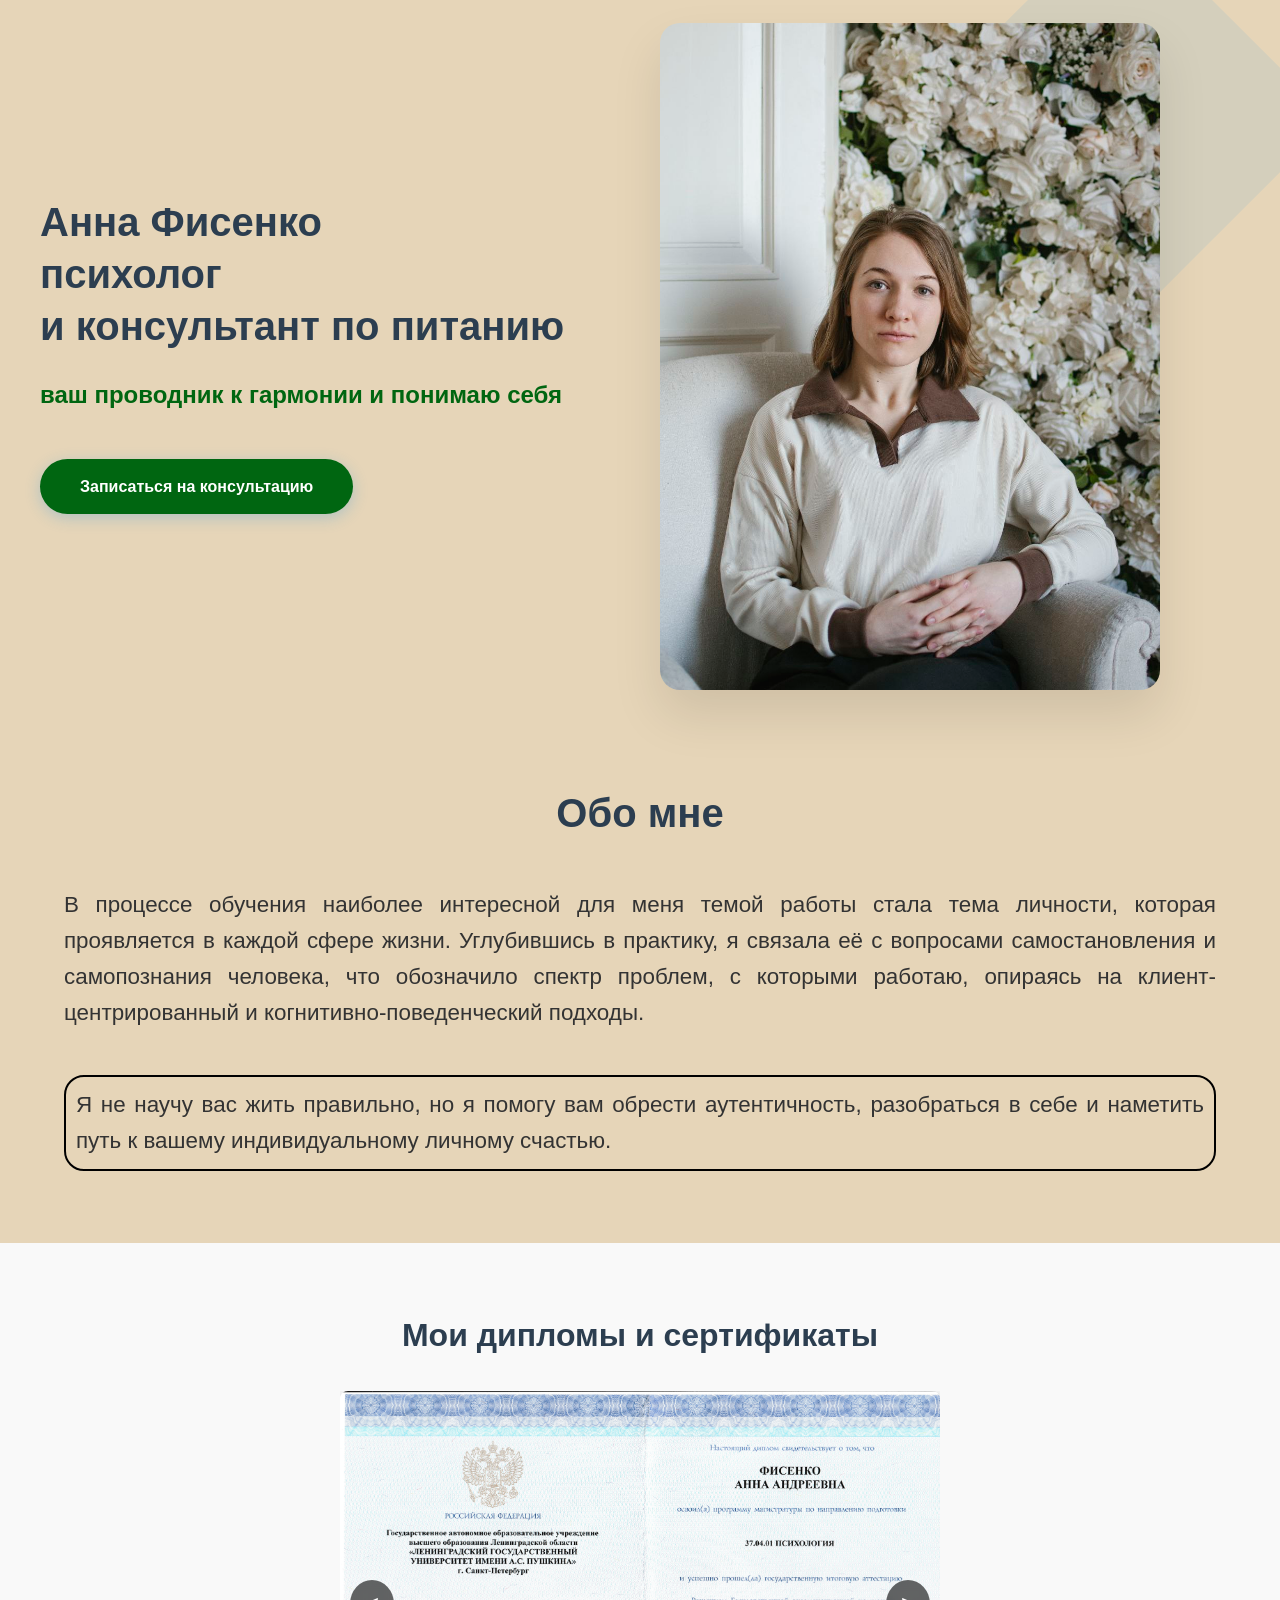
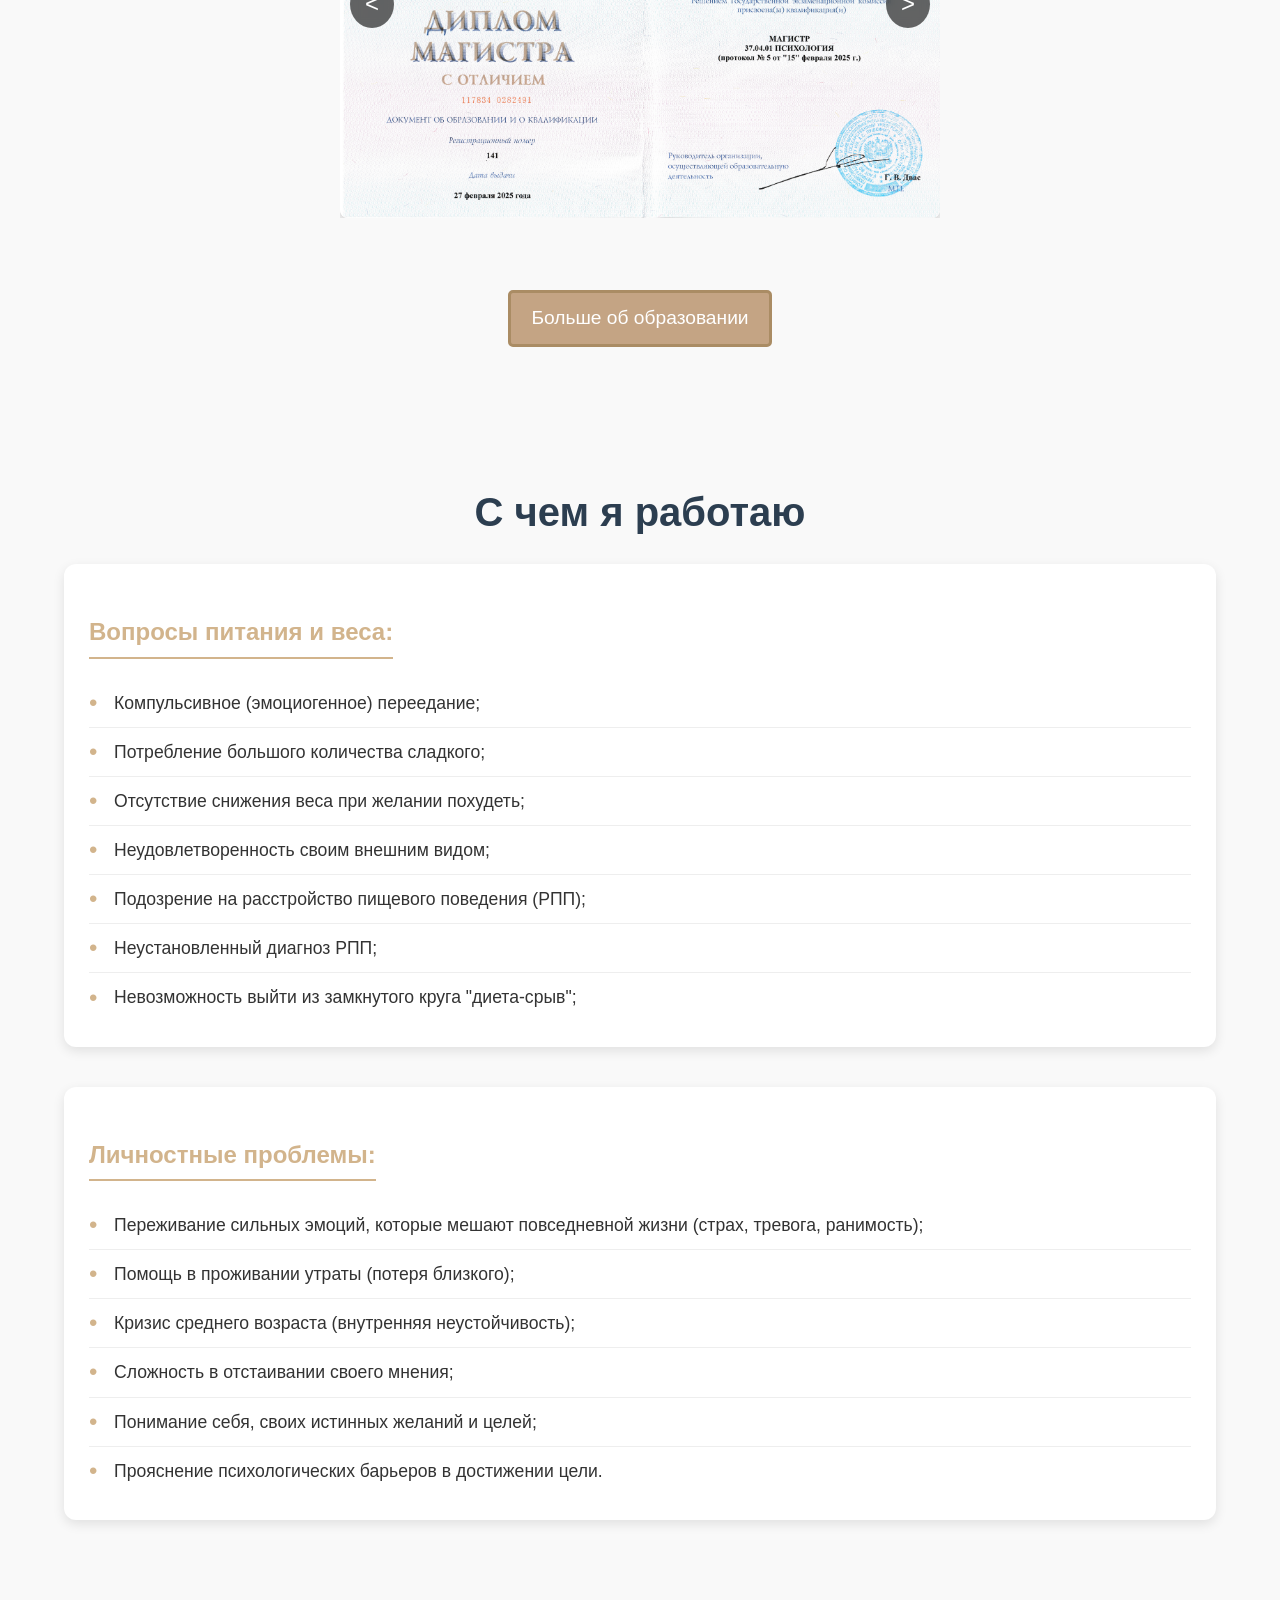
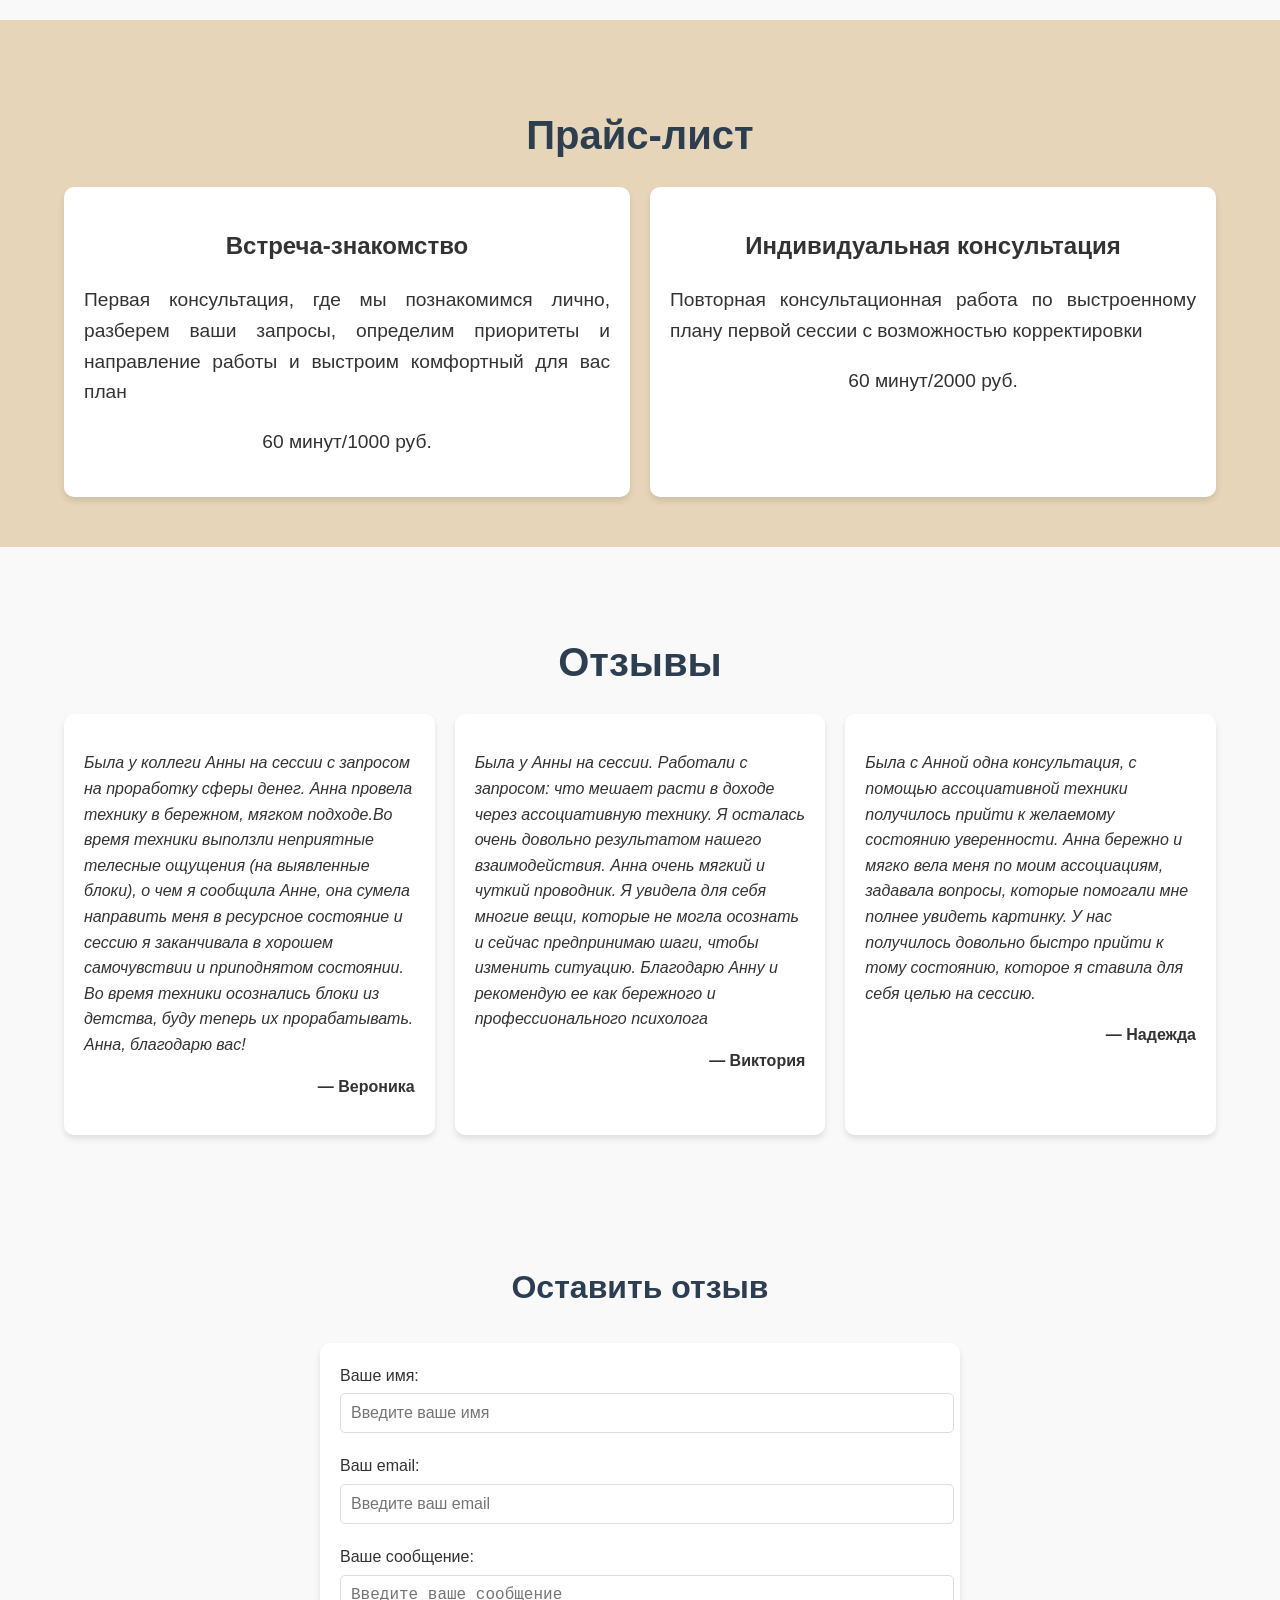
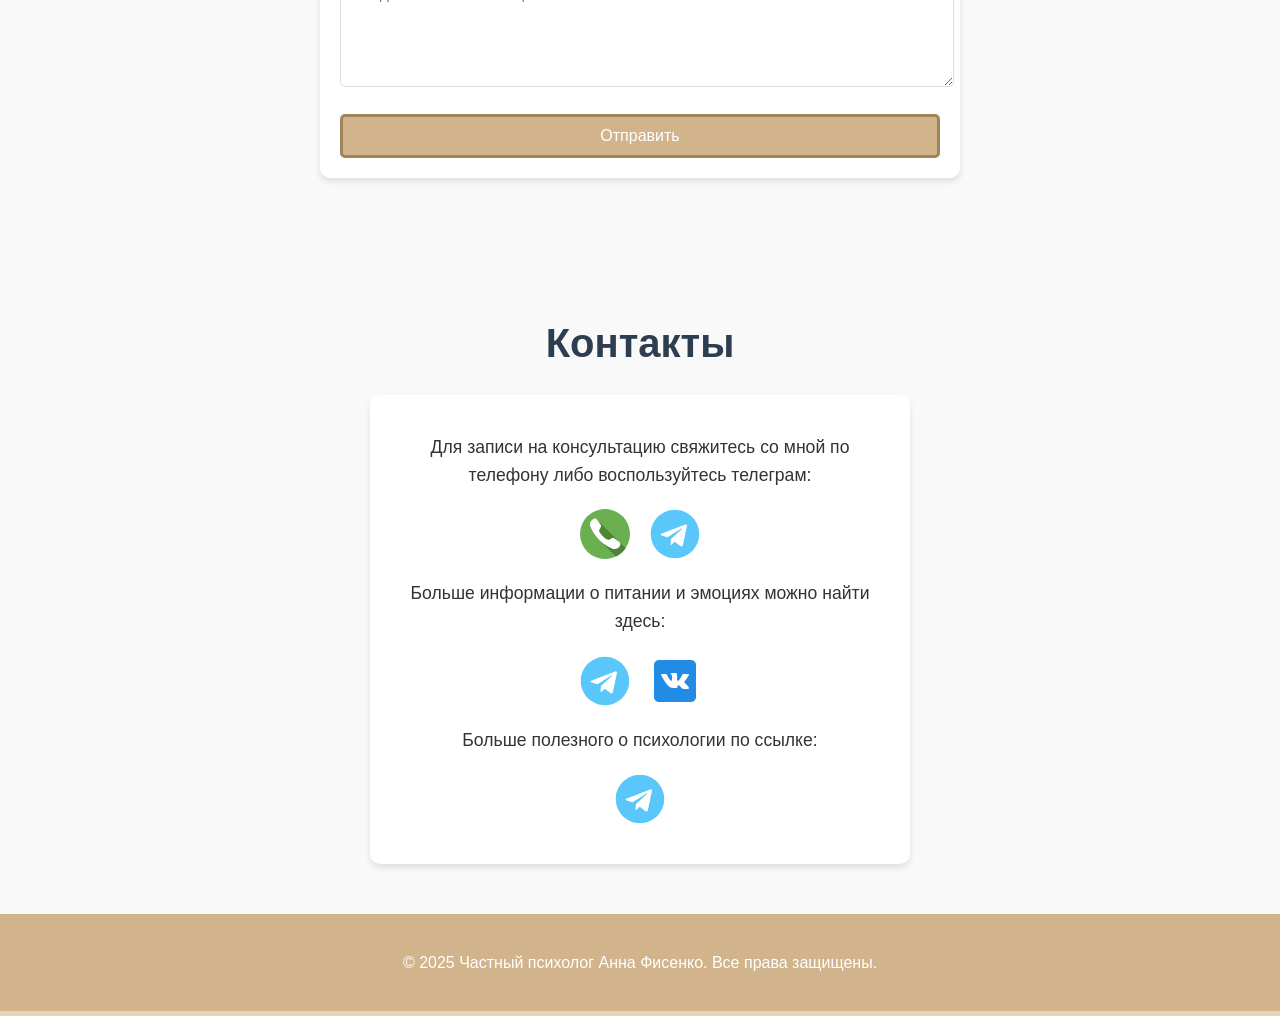
==== docs/index.html @ 94a53929 "add style" ====
<!DOCTYPE html>
<html lang="ru">
<head>
  <meta charset="UTF-8">
  <meta name="viewport" content="width=device-width, initial-scale=1.0">
  <title>Онлайн-консультации с психологом</title>
  <link rel="stylesheet" href="styles.css">
  <script src="script.js"></script>

</head>
<body>
  <section class="hero">
    <div class="hero-container">
      <!-- Текстовый блок -->
      <div class="hero-content">
        <h1 class="hero-title">Анна Фисенко
        <p>психолог</p>
        и консультант по питанию</h1>
        <h2 class = "hero-title_2"><span>ваш проводник к гармонии и понимаю себя</span></h2>
        <div class="hero-actions">
          <a href="https://www.b17.ru/anna_n/#consultation" class="btn-primary">Записаться на консультацию</a>
        </div>
      </div>

      <!-- Изображение -->
      <div class="hero-image">
        <img src="psy.jpg" alt="Психолог Анна Иванова" loading="lazy">
        <div class="hero-image-decor"></div> <!-- Декоративный элемент -->
      </div>
    </div>

    <!-- Индикатор прокрутки -->
    <div class="scroll-indicator">
      <span></span>
    </div>
  </section>
  <!--
	<header class="header">
		<div class="container">
			<div class="header-sub">
				<img src="psy.jpg" alt="Анна" class="about__image">
			</div>
			<div class="header-sub">
				<h1 class="header__title">Анна Фисенко</h1>
				<h2 class="header__subtitle">Психолог</h2>
           <h2 class="header__subtitle">и </h2>
				<h3 class="header__subtitle">консультант по питанию</h3>


        <div class = "header_add_info">
				<p class="header__subtitle">Ваш проводник к гармонии и </p>
				<p class="header__subtitle">пониманию себя</p>
			<a href="https://wa.me/79811658142" class="header__button">Записаться по телефону</a>
			<a href="https://t.me/Anna_FN_Psy" class="header__button">Записаться через телеграм</a>

      </div>

			</div>

		</div>

	</header>-->

  <section class="about fade-in">
    <div class="container">
      <h2 class="section-title">Обо мне</h2>
      <div class="about__content">
        <p class="about__text_2">
          В процессе обучения наиболее интересной для меня темой работы стала тема личности, которая проявляется в каждой сфере жизни. Углубившись в практику, я связала её с вопросами самостановления и самопознания человека, что обозначило спектр проблем, с которыми работаю, опираясь на клиент-центрированный и когнитивно-поведенческий подходы.
          </p>

      </div>
      <p class="about__text_2" style = "border: 2px solid black; padding: 10px; border-radius: 20px;">
        Я не научу вас жить правильно, но я помогу вам обрести аутентичность, разобраться в себе и наметить путь к вашему индивидуальному личному счастью.
      </p>
    </div>
  </section>
	<section class="diplomas-section">
    <div class="container">
        <h2 class="diplomas-title">Мои дипломы и сертификаты</h2>
        <div class="gallery-container">
            <button class="nav-gallery-button" id="prevButton">&lt;</button>
            <div class="gallery">
                <div class="gallery-track">
                    <img src="./diplomas/diploma1.jpeg" alt="Диплом 1" class="gallery-image">
                    <img src="./diplomas/diploma2.jpeg" alt="Диплом 2" class="gallery-image">
                    <img src="./diplomas/diploma3.jpeg" alt="Диплом 3" class="gallery-image">
                    <img src="./diplomas/diploma4.jpeg" alt="Диплом 4" class="gallery-image">
                    <img src="./diplomas/diploma5.jpeg" alt="Диплом 5" class="gallery-image">
                    <img src="./diplomas/diploma6.png" alt="Диплом 6" class="gallery-image">
                    <img src="./diplomas/diploma7.jpg" alt="Диплом 7" class="gallery-image">
                    <img src="./diplomas/diploma8.png" alt="Диплом 8" class="gallery-image">
                    <img src="./diplomas/diploma9.jpg" alt="Диплом 9" class="gallery-image">
                    <img src="./diplomas/diploma10.png" alt="Диплом 10" class="gallery-image">
                    <img src="./diplomas/diploma11.png" alt="Диплом 11" class="gallery-image">
                    <img src="./diplomas/diploma12.png" alt="Диплом 12" class="gallery-image">
                    <img src="./diplomas/diploma13.jpg" alt="Диплом 13" class="gallery-image">

                </div>
            </div>
            <button class="nav-gallery-button" id="nextButton">&gt;</button>
        </div>

        <div id="modal" class="modal">
            <span class="close">&times;</span>
            <div class="modal-navigation">
                <div class="modal-nav-area left" id="modalPrev"></div>
                <img class="modal-content" id="modalImage">
                <div class="modal-nav-area right" id="modalNext"></div>
            </div>
        </div>
        <div class = "education_button">
          <a href = "https://www.b17.ru/anna_n/#vuz" class = "header__button" > Больше об образовании</a>
        </div>
    </div>
</section>

<script>
  let currentIndex = 0;
  const images = document.querySelectorAll('.gallery-image');
  const modal = document.getElementById('modal');
  const modalImage = document.getElementById('modalImage');
  const modalPrev = document.getElementById('modalPrev');
  const modalNext = document.getElementById('modalNext');
  let touchStartX = 0;
  let isSwiping = false;

  function updateGallery() {
      images.forEach((img, index) => {
          img.classList.toggle('active', index === currentIndex);
      });
  }

  document.getElementById('prevButton').addEventListener('click', () => {
      if (currentIndex > 0) {
          currentIndex--;
          updateGallery();
      }
  });

  document.getElementById('nextButton').addEventListener('click', () => {
      if (currentIndex < images.length - 1) {
          currentIndex++;
          updateGallery();
      }
  });

  images.forEach((img, index) => {
      img.addEventListener('click', () => {
          currentIndex = index;
          openModal();
      });
  });

  function openModal() {
      if (modal.style.display !== 'block') {
          modalImage.src = images[currentIndex].src;
          modal.style.display = 'block';
          document.body.style.overflow = 'hidden';
      }
  }

  document.querySelector('.close').addEventListener('click', closeModal);
  modal.addEventListener('click', (e) => {
      if (e.target === modal) closeModal();
  });

  function closeModal() {
      modal.style.display = 'none';
      document.body.style.overflow = 'auto';
  }

  modalPrev.addEventListener('click', () => {
      if (currentIndex > 0) {
          currentIndex--;
          modalImage.src = images[currentIndex].src;
      }
  });

  modalNext.addEventListener('click', () => {
      if (currentIndex < images.length - 1) {
          currentIndex++;
          modalImage.src = images[currentIndex].src;
      }
  });

  // Свайпы в модальном режиме
  modal.addEventListener('touchstart', (e) => {
      touchStartX = e.touches[0].clientX;
      isSwiping = true;
  });

  modal.addEventListener('touchmove', (e) => {
      if (!isSwiping) return;
      e.preventDefault();
  });

  modal.addEventListener('touchend', (e) => {
      if (!isSwiping) return;
      isSwiping = false;
      handleSwipe(e.changedTouches[0].clientX, true);
  });

  // Свайпы в основной галерее (мобильная версия)
  document.querySelector('.gallery-container').addEventListener('touchstart', (e) => {
      touchStartX = e.touches[0].clientX;
      isSwiping = true;
  });

  document.querySelector('.gallery-container').addEventListener('touchmove', (e) => {
      if (!isSwiping) return;
      e.preventDefault();
  });

  document.querySelector('.gallery-container').addEventListener('touchend', (e) => {
      if (!isSwiping) return;
      isSwiping = false;
      handleSwipe(e.changedTouches[0].clientX, false);
  });

  function handleSwipe(endX, isModal) {
      const diff = touchStartX - endX;
      const swipeThreshold = 50;

      if (Math.abs(diff) > swipeThreshold) {
          if (diff > 0 && currentIndex < images.length - 1) currentIndex++;
          else if (diff < 0 && currentIndex > 0) currentIndex--;

          if (isModal) modalImage.src = images[currentIndex].src;
          else updateGallery();
      }
  }

  document.addEventListener("DOMContentLoaded", () => {
      modal.style.display = 'none'; // Гарантированное скрытие модального окна при загрузке страницы
      updateGallery();
  });

  // Обработчики клавиш для перелистывания на десктопе
  document.addEventListener('keydown', (e) => {
      // Стрелка влево
      if (e.key === 'ArrowLeft') {
          if (currentIndex > 0) {
              currentIndex--;
              modalImage.src = images[currentIndex].src;
          }
      }
      // Стрелка вправо
      else if (e.key === 'ArrowRight') {
          if (currentIndex < images.length - 1) {
              currentIndex++;
              modalImage.src = images[currentIndex].src;
          }
      }
      // Закрытие галереи на клавишу ESC
      else if (e.key === 'Escape') {
          closeModal();
      }
  });
  </script>






<!--
  <section class="services fade-in">
    <div class="container">
      <h2 class="section-title">Услуги</h2>
      <div class="services__grid">
        <div class="service">
          <h3 class="service__title">Встреча-знакомство</h3>
          <p class="service__description">60-минутная сессия, направленная на решение ваших запросов.</p>
        </div>
        <div class="service">
          <h3 class="service__title">Индивидуальная консультация</h3>
          <p class="service__description">Работа с парами и семьями для улучшения взаимоотношений.</p>
        </div>
        <div class="service">
          <h3 class="service__title">Работа с ассоциацией</h3>
          <p class="service__description">Помощь в постановке целей и их достижении.</p>
        </div>
      </div>
    </div>
  </section>
-->

  <section class="problems fade-in">
    <div class="container">
      <h2 class="section-title">С чем я работаю</h2>
      <div class="work">
        <div class="problems__category">
          <h3 class="problems__subtitle">Вопросы питания и веса:</h3>
          <ul class="problems__list">
            <li class="problems__item">Компульсивное (эмоциогенное) переедание;</li>
            <li class="problems__item">Потребление большого количества сладкого;</li>
            <li class="problems__item">Отсутствие снижения веса при желании похудеть;</li>
            <li class="problems__item">Неудовлетворенность своим внешним видом;</li>
            <li class="problems__item">Подозрение на расстройство пищевого поведения (РПП);</li>
            <li class="problems__item">Неустановленный диагноз РПП;</li>
            <li class="problems__item">Невозможность выйти из замкнутого круга "диета-срыв";</li>
          </ul>
        </div>

        <div class="problems__category">
          <h3 class="problems__subtitle">Личностные проблемы:</h3>
          <ul class="problems__list">
            <li class="problems__item">Переживание сильных эмоций, которые мешают повседневной жизни (страх, тревога, ранимость);</li>
            <li class="problems__item">Помощь в проживании утраты (потеря близкого);</li>
            <li class="problems__item">Кризис среднего возраста (внутренняя неустойчивость);</li>
            <li class="problems__item">Сложность в отстаивании своего мнения;</li>
            <li class="problems__item">Понимание себя, своих истинных желаний и целей;</li>
            <li class="problems__item">Прояснение психологических барьеров в достижении цели.</li>
          </ul>
        </div>
      </div>
    </div>
  </section>

  <section class="pricing fade-in">
    <div class="container">
      <h2 class="section-title">Прайс-лист</h2>
      <div class="pricing__table">
        <div class="pricing__item">
          <h2 class="pricing__title">Встреча-знакомство</h2>
          <p class = "pricing__price">Первая консультация, где мы познакомимся лично, разберем ваши запросы, определим приоритеты и направление работы и  выстроим комфортный для вас план</p>
          <p class="pricing__price_2">60 минут/1000 руб.</p>
        </div>
        <div class="pricing__item">
          <h2 class="pricing__title">Индивидуальная консультация</h2>
          <p class="pricing__price">Повторная консультационная работа по выстроенному плану первой сессии с возможностью корректировки</p>
          <p  class="pricing__price_2" >60 минут/2000 руб.</p>
        </div>

      </div>
    </div>
  </section>

  <section class="reviews fade-in">
    <div class="container">
      <h2 class="section-title">Отзывы</h2>
      <div class="reviews__grid">
        <div class="review">
          <p class="review__text">Была у коллеги Анны на сессии с запросом на проработку сферы денег.
            Анна провела технику в бережном, мягком подходе.Во время техники выползли неприятные телесные ощущения (на выявленные блоки), о чем я сообщила Анне, она сумела направить меня в ресурсное состояние и сессию я заканчивала в хорошем самочувствии и приподнятом состоянии. Во время техники осознались блоки из детства, буду теперь их прорабатывать.
            Анна, благодарю вас!</p>
          <p class="review__author">— Вероника</p>
        </div>
        <div class="review">
          <p class="review__text">Была у Анны на сессии. Работали с запросом: что мешает расти в доходе через ассоциативную технику. Я осталась очень довольно результатом нашего взаимодействия. Анна очень мягкий и чуткий проводник. Я увидела для себя многие вещи, которые не могла осознать и сейчас предпринимаю шаги, чтобы изменить ситуацию. Благодарю Анну и рекомендую ее как бережного и профессионального психолога</p>
          <p class="review__author">— Виктория</p>
        </div>
        <div class="review">
          <p class="review__text">Была с Анной одна консультация, с помощью ассоциативной техники получилось прийти к желаемому состоянию уверенности. Анна бережно и мягко вела меня по моим ассоциациям, задавала вопросы, которые помогали мне полнее увидеть картинку.
            У нас получилось довольно быстро прийти к тому состоянию, которое я ставила для себя целью на сессию.</p>
          <p class="review__author">— Надежда</p>
        </div>
      </div>
    </div>
  </section>

  <section class="contact-form-section">
    <div class="container">
        <h2 class="contact-form-title">Оставить отзыв</h2>
        <form id="feedbackForm" class="contact-form">
            <div class="form-group">
                <label for="name">Ваше имя:</label>
                <input type="text" id="name" name="name" required placeholder="Введите ваше имя">
            </div>
            <div class="form-group">
                <label for="email">Ваш email:</label>
                <input type="email" id="email" name="email" required placeholder="Введите ваш email">
            </div>
            <div class="form-group">
                <label for="message">Ваше сообщение:</label>
                <textarea id="message" name="message" rows="5" required placeholder="Введите ваше сообщение"></textarea>
            </div>
            <button type="submit" class="submit-button">Отправить</button>
        </form>
    </div>
	</section>

  <section id="contact" class="contact fade-in">
    <div class="container">
      <h2 class="section-title">Контакты</h2>
      <div class="contact__info">
        <p class="contact__text">Для записи на консультацию свяжитесь со мной по телефону либо воспользуйтесь телеграм:</p>

        <!-- Контейнер для иконок -->
        <div class="contact__icons">
          <a href="tel:+79811658142" class="contact__icon">
            <img src="phone.svg" alt="Телефон">
          </a>
          <a href="https://t.me/Anna_FN_Psy" class="contact__icon">
            <img src="Telegram.svg" alt="Telegram">
          </a>
        </div>

        <p class="contact__text">Больше информации о питании и эмоциях можно найти здесь:</p>
        <div class="contact__icons">
          <!--
          <a href="https://www.b17.ru/anna_n/" class="contact__icon">
            <img src="b17.png" alt="Телефон" style = "border-radius: 100px;">
          </a>
          -->
          <a href="https://t.me/NutrioEmotions_Psy4Life" class="contact__icon">
            <img src="Telegram.svg" alt="Telegram">
          </a>
          <a href="https://vk.com/annaf_harmony_4_u" class="contact__icon">
            <img src="vk.png" alt="Telegram">
          </a>
          </div>

          <p class="contact__text">Больше полезного о психологии по ссылке:</p>
          <div class="contact__icons">

          <a href="https://t.me/Anna_FN_Psy4Life" class="contact__icon">
            <img src="Telegram.svg" alt="Telegram">
          </a>

        </div>
      </div>
    </div>
  </section>

<!--
	<section class="documents-section">
		<div class="container">
			<h2 class="documents-title">Документы</h2>
			<div class="documents-links">
				<a href="path/to/consent.pdf" class="document-link" download>
					<span class="document-icon">📄</span>
					Согласие на обработку персональных данных
				</a>
				<a href="path/to/privacy.pdf" class="document-link" download>
					<span class="document-icon">📄</span>
					Условия конфиденциальности
				</a>
				<a href="path/to/contract.pdf" class="document-link" download>
					<span class="document-icon">📄</span>
					Договор на оказание платных услуг
				</a>
			</div>
		</div>
	</section>-->
  <footer class="footer">
    <div class="container">
      <p class="footer__text">© 2025 Частный психолог Анна Фисенко. Все права защищены.</p>
    </div>
  </footer>

  <script>
    document.querySelectorAll('.diploma-image').forEach(image => {
        image.addEventListener('click', () => {
            // Переключаем класс 'zoomed' при клике
            image.classList.toggle('zoomed');
        });
    });
</script>
<script>
    document.getElementById('feedbackForm').addEventListener('submit', function (event) {
        event.preventDefault(); // Предотвращаем стандартную отправку формы

        // Собираем данные из формы
        const formData = new FormData(this);

        // Пример вывода данных в консоль (замените на отправку на сервер)
        for (let [key, value] of formData.entries()) {
            console.log(`${key}: ${value}`);
        }

        // Выводим сообщение об успешной отправке
        alert('Ваше сообщение успешно отправлено!');
        this.reset(); // Очищаем форму
    });
</script>
</body>
</html>
---- docs/styles.css ----
/* Общие стили */
body {
  font-family: 'Arial', sans-serif;
  margin: 0;
  padding: 0;
  color: #333;
  line-height: 1.6;
  background-color:#E6D5B8;
}
.about__text_2 {
  font-size: 1.4rem; /* Размер текста */
  line-height: 1.6; /* Межстрочный интервал для удобства чтения */
  text-align: justify;
}
.container {
  width: 90%;
  max-width: 1200px;
  margin: 0 auto;
}

.section-title {
  text-align: center;
  font-size: 2.5rem;
  margin-bottom: 2rem;
  color: #2c3e50;
}

.work{
  font-size: 1.5rem;
}


/* Шапка */
.header {
  background: #D2B48C;
  color: #fff;
  padding: 100px 0;
  text-align: center;
}

.header__title {
  font-size: 3rem;
  margin: 0;
}

.header__subtitle {
  font-size: 1.5rem;
  margin: 10px 0 20px;
}

.header__button {
  background: #C4A484;
  color: #fff;
  padding: 10px 20px;
  text-decoration: none;
  border-radius: 5px;
  border: 3px solid;

  border-color: #AA8C64;
  font-size: 1.2rem;
  display: inline-block;
  margin-top: 50px;
}
.header__button:hover{
	background-color:#AA8C64;
}

/* Обо мне */
.about {
  padding: 50px 0;
}

.about__content {
  display: flex;
  align-items: center;
  gap: 20px;
}

.about__image {
  width: 200px;
  border-radius: 10px;

}

.about__text {
  font-size: 1.1rem;
}

/* Услуги */
.services {
  background: #f9f9f9;
  padding: 50px 0;
}

.services__grid {
  display: grid;
  grid-template-columns: repeat(auto-fit, minmax(300px, 1fr));
  gap: 20px;
}

.service {
  background: #fff;
  padding: 20px;
  border-radius: 10px;
  box-shadow: 0 4px 6px rgba(0, 0, 0, 0.1);
}

.service__title {
  font-size: 1.5rem;
  margin-bottom: 10px;
  text-align: center;
}

/* Прайс-лист */
.pricing {
  padding: 50px 0;
  text-align: center;
}

.pricing__table {
  display: grid;
  grid-template-columns: repeat(auto-fit, minmax(250px, 1fr));
  gap: 20px;
}

.pricing__item {
  background: #fff;
  padding: 20px;
  border-radius: 10px;
  box-shadow: 0 4px 6px rgba(0, 0, 0, 0.1);
}

.pricing__price {
  font-size: 1.2rem;
  text-align: justify;

}
.pricing__price_2 {
  font-size: 1.2rem;
  text-align: center;

}
/* Отзывы */
.reviews {
  background: #f9f9f9;
  padding: 50px 0;
}

.reviews__grid {
  display: grid;
  grid-template-columns: repeat(auto-fit, minmax(300px, 1fr));
  gap: 20px;
}

.review {
  background: #fff;
  padding: 20px;
  border-radius: 10px;
  box-shadow: 0 4px 6px rgba(0, 0, 0, 0.1);
}

.review__text {
  font-style: italic;
}

.review__author {
  text-align: right;
  font-weight: bold;
}

/* Контакты */
.contact {
  padding: 50px 0;
  text-align: center;
}

.contact__info {
  background: #fff;
  padding: 20px;
  border-radius: 10px;
  box-shadow: 0 4px 6px rgba(0, 0, 0, 0.1);
  max-width: 500px;
  margin: 0 auto;
}

.contact__phone, .contact__whatsapp {
  display: inline-block;
  color: #fff;
  padding: 10px 20px;
  text-decoration: none;
  border-radius: 5px;
  margin: 10px 0;
  font-size: 1.2rem;
    border: 3px, solid;
}
.contact__phone:hover{
	background:#24689b;
}

.contact__whatsapp {
  background: #25d366;
  border: 3px, solid;
  border-color:#1b9b4a;

}
.contact__whatsapp:hover{
	background: #1b9b4a;

}

.contact__text {
  font-size: 1.1rem;
  margin-bottom: 10px;

}

/* Футер */
.footer {
  background:  #D2B48C;
  color: #fff;
  text-align: center;
  padding: 20px 0;
}

/* Медиазапросы для мобильных устройств */
@media (max-width: 768px) {
  .header__title {
    font-size: 2rem; /* Уменьшаем размер заголовка */
  }

  .header__subtitle {
    font-size: 1.2rem; /* Уменьшаем размер подзаголовка */
  }

  .header__button {
    font-size: 1rem; /* Уменьшаем размер кнопки */
    padding: 8px 16px;
  }

  .about__content {
    flex-direction: column; /* Меняем направление flex на колонку */
    text-align: center;
  }


  .about__image {
    width: 100%; /* Делаем изображение адаптивным */
    max-width: 300px;
    margin-bottom: 20px;
  }

  .services__grid, .pricing__table, .reviews__grid, .achievements__grid {
    grid-template-columns: 1fr; /* Одна колонка для мобильных устройств */
  }

  .section-title {
    font-size: 2rem; /* Уменьшаем размер заголовков секций */
  }

  .service, .pricing__item, .review, .achievement {
    margin-bottom: 20px; /* Добавляем отступ между карточками */
  }


  .contact__info {
    padding: 15px; /* Уменьшаем отступы внутри блока контактов */
  }

  .contact__phone, .contact__whatsapp {
    font-size: 1rem; /* Уменьшаем размер кнопок */
    padding: 8px 16px;
  }
}

/* Шапка с фото слева */
.header .container {
    display: flex; /* Включаем flexbox для контейнера */
    align-items: center; /* Выравниваем элементы по вертикали */
    gap: 20px; /* Расстояние между фото и текстом */
}

.header-sub {
    flex: 1; /* Распределяем пространство между блоками */
}

.header-sub img {
  width: 60%;
  max-width: 520px;
  border-radius: 10px; /* Скругление углов */
  -webkit-mask-image:
  linear-gradient(to right, transparent 0%, white 10%, white 95%, transparent 100%),
  linear-gradient(to bottom, transparent 0%, white 10%, white 95%, transparent 100%);
mask-image:
  linear-gradient(to right, transparent 0%, white 10%, white 95%, transparent 100%),
  linear-gradient(to bottom, transparent 0%, white 10%, white 95%, transparent 100%);
-webkit-mask-composite: destination-in;
mask-composite: intersect;
}
/* Адаптация для мобильных устройств */
@media (max-width: 768px) {
    .header .container {
        flex-direction: column; /* Меняем направление на колонку */
        text-align: center; /* Выравниваем текст по центру */
    }

    .header-sub img {
        max-width: 300px; /* Уменьшаем фото для мобильных */
        margin-bottom: 20px; /* Добавляем отступ снизу */
        box-shadow: 20px 20px 20px 20px white inset;

    }
}
/* Секция с документами */
.documents-section {
    padding: 50px 0;
    background-color: #f9f9f9; /* Светлый фон */
}

.documents-title {
    text-align: center;
    font-size: 2rem;
    color: black;
    margin-bottom: 30px;
}

.documents-links {
    display: flex;
    flex-direction: column;
    align-items: center;
    gap: 15px;
}

.document-link {
    display: flex;
    align-items: center;
    gap: 10px;
    padding: 15px 20px;
    background-color: #fff;
    border: 3px solid #ddd;
    border-radius: 8px;
    text-decoration: none;
    color: black;
    font-size: 1.1rem;
    transition: all 0.3s ease;
    width: 100%;
    max-width: 400px;
}

.document-link:hover {
    background-color: #D2B48C;
    color: #fff;
    border-color: #A2845C;
    transform: translateY(-2px);
    box-shadow: 0 4px 6px rgba(0, 0, 0, 0.1);
}

.document-icon {
    font-size: 1.2rem;
}

/* Адаптация для мобильных устройств */
@media (max-width: 768px) {
    .documents-title {
        font-size: 1.8rem;
    }

    .document-link {
        font-size: 1rem;
        padding: 12px 15px;
    }
}

/* Секция с дипломами */
.diplomas-section {
    padding: 50px 0;
    background-color: #f9f9f9; /* Светлый фон */
}

.diplomas-title {
    text-align: center;
    font-size: 2rem;
    color: #2c3e50;
    margin-bottom: 30px;
}

.diplomas-grid {
    display: grid;
    grid-template-columns: repeat(auto-fit, minmax(250px, 1fr));
    gap: 20px;
    padding: 0 20px;
}

.diploma-item {
    background-color: #fff;
    border: 1px solid #ddd;
    border-radius: 10px;
    overflow: hidden;
    transition: transform 0.3s ease, box-shadow 0.3s ease;
}

.diploma-item:hover {
    transform: translateY(-5px);
    box-shadow: 0 8px 16px rgba(0, 0, 0, 0.1);
}

.diploma-image {
    width: 100%;
    height: auto;
    display: block;
    border-radius: 10px 10px 0 0;
    transition: transform 0.3s ease;
}

.diploma-item:hover .diploma-image {
    transform: scale(1.05);
}

/* Адаптация для мобильных устройств */
@media (max-width: 768px) {
    .diplomas-title {
        font-size: 1.8rem;
    }

    .diplomas-grid {
        grid-template-columns: repeat(auto-fit, minmax(200px, 1fr));
        gap: 15px;
    }
}
.zoomed {
    transform: scale(2) !important;
    cursor: zoom-out;
    z-index: 1000;
    position: relative;
}
/* Секция с формой */
.contact-form-section {
    padding: 50px 0;
    background-color: #f9f9f9;
}

.contact-form-title {
    text-align: center;
    font-size: 2rem;
    color: #2c3e50;
    margin-bottom: 30px;
}

.contact-form {
    max-width: 600px;
    margin: 0 auto;
    padding: 20px;
    background-color: #fff;
    border-radius: 10px;
    box-shadow: 0 4px 6px rgba(0, 0, 0, 0.1);
}

.form-group {
    margin-bottom: 20px;
}

.form-group label {
    display: block;
    font-size: 1rem;
    color: #333;
    margin-bottom: 5px;
}

.form-group input,
.form-group textarea {
    width: 100%;
    padding-top: 10px;
    padding-bottom: 10px;
    padding-left: 10px;
    font-size: 1rem;
    border: 1px solid #ddd;
    border-radius: 5px;
    transition: border-color 0.3s ease;
}

.form-group input:focus,
.form-group textarea:focus {
    border-color: #3498db;
    outline: none;
}

.submit-button {
    display: block;
    width: 100%;
    padding: 10px;
    font-size: 1rem;
    color: #fff;
    background-color: #D2B48C;
    border: 3px solid;
    border-radius: 5px;
	border-color: #A2845C;
    cursor: pointer;
    transition: background-color 0.3s ease;
}

.submit-button:hover {
    background-color: #A2845C;;
}

/* Адаптация для мобильных устройств */
@media (max-width: 768px) {
    .contact-form-title {
        font-size: 1.8rem;
    }

    .contact-form {
        padding: 15px;
    }
}


/* Общие стили для секции */
.problems {
  padding: 60px 0;
  background-color: #f9f9f9; /* Светлый фон */
}

.container {
  width: 90%;
  max-width: 1200px;
  margin: 0 auto;
}

.section-title {
  text-align: center;
  font-size: 2.5rem;
  color: #2c3e50;
  margin-bottom: 40px;
  font-weight: 700;
}

/* Стили для категорий */
.problems__category {
  margin-bottom: 40px;
  background-color: #fff;
  padding: 25px;
  border-radius: 12px;
  box-shadow: 0 4px 12px rgba(0, 0, 0, 0.1);
  transition: transform 0.3s ease, box-shadow 0.3s ease;
}

.problems__category:hover {
  transform: translateY(-5px);
  box-shadow: 0 8px 20px rgba(0, 0, 0, 0.15);
}

.problems__subtitle {
  font-size: 1.5rem;
  color: #D2B48C; /* Акцентный цвет */
  margin-bottom: 20px;
  font-weight: 600;
  border-bottom: 2px solid #D2B48C;
  display: inline-block;
  padding-bottom: 5px;
}

/* Стили для списка */
.problems__list {
  list-style: none;
  padding: 0;
  margin: 0;
}

.problems__item {
  font-size: 1.1rem;
  color: #333;
  padding: 10px 0;
  border-bottom: 1px solid #eee;
  position: relative;
  padding-left: 25px;
}

.problems__item:last-child {
  border-bottom: none;
}

.problems__item::before {
  content: "•";
  color: #D2B48C; /* Акцентный цвет */
  font-size: 1.5rem;
  position: absolute;
  left: 0;
  top: 50%;
  transform: translateY(-50%);
}

/* Анимация для fade-in */
@keyframes fadeIn {
  from {
    opacity: 0;
    transform: translateY(20px);
  }
  to {
    opacity: 1;
    transform: translateY(0);
  }
}

.fade-in {
  opacity: 0;
  animation: fadeIn 1s ease-in-out forwards;
}

/* Адаптация для мобильных устройств */
@media (max-width: 768px) {
  .section-title {
    font-size: 2rem;
  }

  .problems__subtitle {
    font-size: 1.3rem;
  }

  .problems__item {
    font-size: 1rem;
  }
}

/* Стили для секции контактов */
.contact {
  padding: 50px 0;
  background-color: #f9f9f9;
}

.container {
  width: 90%;
  max-width: 1200px;
  margin: 0 auto;
}

.section-title {
  text-align: center;
  font-size: 2.5rem;
  color: #2c3e50;
  margin-bottom: 20px;
}

.contact__info {
  text-align: center;
}

.contact__text {
  font-size: 1.1rem;
  color: #333;
  margin-bottom: 20px;
}

/* Контейнер для иконок */
.contact__icons {
  display: flex;
  justify-content: center;
  gap: 20px; /* Расстояние между иконками */
  margin-bottom: 20px;
}

/* Стили для иконок */
.contact__icon {
  display: inline-block;
  width: 50px; /* Размер иконок */
  height: 50px;
  transition: transform 0.3s ease;
}

.contact__icon img {
  width: 100%;
  height: 100%;
  object-fit: contain; /* Сохраняет пропорции иконок */
}

.contact__icon:hover {
  transform: scale(1.1); /* Увеличение при наведении */
}

/* Стили для кнопки WhatsApp */
.contact__whatsapp {
  display: inline-block;
  background-color: #25d366;
  color: #fff;
  padding: 10px 20px;
  border-radius: 5px;
  text-decoration: none;
  font-size: 1.1rem;
  transition: background-color 0.3s ease;
}

.contact__whatsapp:hover {
  background-color: #128c7e;
}

.diplomas-section {
  padding: 40px 0;
}

.gallery-container {
  position: relative;
  max-width: 600px;
  margin: 0 auto;
  overflow: hidden;
}

.gallery {
  display: flex;
  justify-content: center;
}

.gallery-track {
  display: flex;
  transition: transform 0.5s ease;
}

.gallery-image {
  display: none;
  max-width: 100%;
  max-height: 500px;
  object-fit: contain;
  border-radius: 8px;
  box-shadow: 0 4px 15px rgba(0,0,0,0.2);
  cursor: pointer;
}

.gallery-image.active {
  display: block;
}

.nav-gallery-button {
  position: absolute;
  top: 50%;
  transform: translateY(-50%);
  background: rgba(0,0,0,0.6);
  color: white;
  border: none;
  padding: 10px 15px;
  cursor: pointer;
  font-size: 24px;
  border-radius: 50%;
  backdrop-filter: blur(4px);
}

#prevButton { left: 10px; }
#nextButton { right: 10px; }

@media (max-width: 767px) {
  .nav-gallery-button { display: none; }
}

.modal {
  display: none;
  position: fixed;
  z-index: 1000;
  left: 0;
  top: 0;
  width: 100%;
  height: 100%;
  background: rgba(0,0,0,0.95);
  display: flex;
  align-items: center;
  justify-content: center;
}

.modal-content {
  max-width: 90vw;
  max-height: 90vh;
  object-fit: contain;
}

.close {
  position: absolute;
  top: 20px;
  right: 35px;
  color: white;
  font-size: 40px;
  cursor: pointer;
  z-index: 2;
}

.modal-navigation {
  position: relative;
  display: flex;
  align-items: center;
  justify-content: center;
  width: 100%;
}

.modal-nav-area {
  position: absolute;
  top: 0;
  bottom: 0;
  width: 50%;
  cursor: pointer;
}

.modal-nav-area.left { left: 0; }
.modal-nav-area.right { right: 0; }

.header__title,
.header__subtitle,
.header__text {
    margin: 1px 0; /* Регулируйте это значение */
}

/* Для строк с переносами */
.header__subtitles {
    display: flex;
    align-items: center;
    gap: 3px; /* Расстояние между словами в строке */
    flex-wrap: wrap;
}

/* Единый стиль для подзаголовков */
.header__subtitle {
    line-height: 1.4; /* Регулируйте высоту строки */
    margin: 0;
}

/* Для кнопки */
.header__button {
    display: block;
    margin-top: 15px;
}
.header_add_info{
  margin-top: 15px;
}
.education_button{
  margin-top: 5%;
  display:flex;
  justify-content: center;
};

.TG_channels{
  color: black;
  font-size: 20px;
};

.hero {
  position: relative;
  background: linear-gradient(135deg, #f5f7fa 0%, #e4e8eb 100%);
  padding: 200px 0;
  overflow: hidden;
}

.hero-container {
  display: flex;
  align-items: center;
  max-width: 1200px;
  margin: 0 auto;
  padding: 0 20px;
  gap: 40px;
}

.hero-content {
  flex: 1;
  animation: fadeInUp 0.8s ease-out;
}

.hero-title {
  font-size: 2.5rem;
  line-height: 0.3;
  color: #2c3e50;
  margin-bottom: 20px;
  font-weight: 600;
}
.hero-title_2 {
  font-size: 1.5rem;
  line-height: 1.3;
  color: #2c3e50;
  margin-bottom: 20px;
  margin-top: 8%;
  font-weight: 600;
}

.hero-title_2 span {
  color: #006611;
}

.hero-subtitle {
  font-size: 1.3rem;
  color: #7f8c8d;
  margin-bottom: 30px;
  max-width: 500px;
}

.hero-actions {
  display: flex;
  gap: 15px;
}

.btn-primary {
  background: #006611;
  color: white;
  padding: 15px 40px;
  border-radius: 50px;
  text-decoration: none;
  margin-top: 5%;
  font-weight: 600;
  transition: all 0.3s;
  box-shadow: 0 4px 15px rgba(52, 152, 219, 0.3);
}

.btn-primary:hover {
  transform: translateY(-3px);
  box-shadow: 0 8px 25px rgba(52, 152, 219, 0.4);
}

.hero-image {
  position: relative;
  flex: 1;
}

.hero-image img {
  width: 100%;
  max-width: 500px;
  border-radius: 20px;
  margin-top: 4%;
  box-shadow: 0 25px 50px rgba(0, 0, 0, 0.1);
  animation: fadeInRight 0.8s ease-out;
}

.hero-image-decor {
  position: absolute;
  width: 300px;
  height: 300px;
  background: rgba(52, 152, 219, 0.1);
  border-radius: 30px;
  z-index: -1;
  top: -30px;
  right: -30px;
  transform: rotate(45deg);
}

/* Анимации */
@keyframes fadeInUp {
  from { opacity: 0; transform: translateY(30px); }
  to { opacity: 1; transform: translateY(0); }
}

@keyframes fadeInRight {
  from { opacity: 0; transform: translateX(30px); }
  to { opacity: 1; transform: translateX(0); }
}

/* Индикатор прокрутки */
.scroll-indicator {
  position: absolute;
  bottom: 30px;
  left: 50%;
  transform: translateX(-50%);
}



@keyframes scrollAnimation {
  0% { opacity: 0; transform: rotate(45deg) translateY(-20px); }
  50% { opacity: 1; }
  100% { opacity: 0; transform: rotate(45deg) translateY(20px); }
}
@media (max-width: 768px) {
  .hero-container {
    flex-direction: column;
    text-align: center;
  }

  .hero-actions {
    justify-content: center;
  }

  .hero-image {
    margin-top: 40px;
  }

  .hero-title {
    font-size: 2rem;
    line-height: 1;
    margin-top: 10%;
  }
}
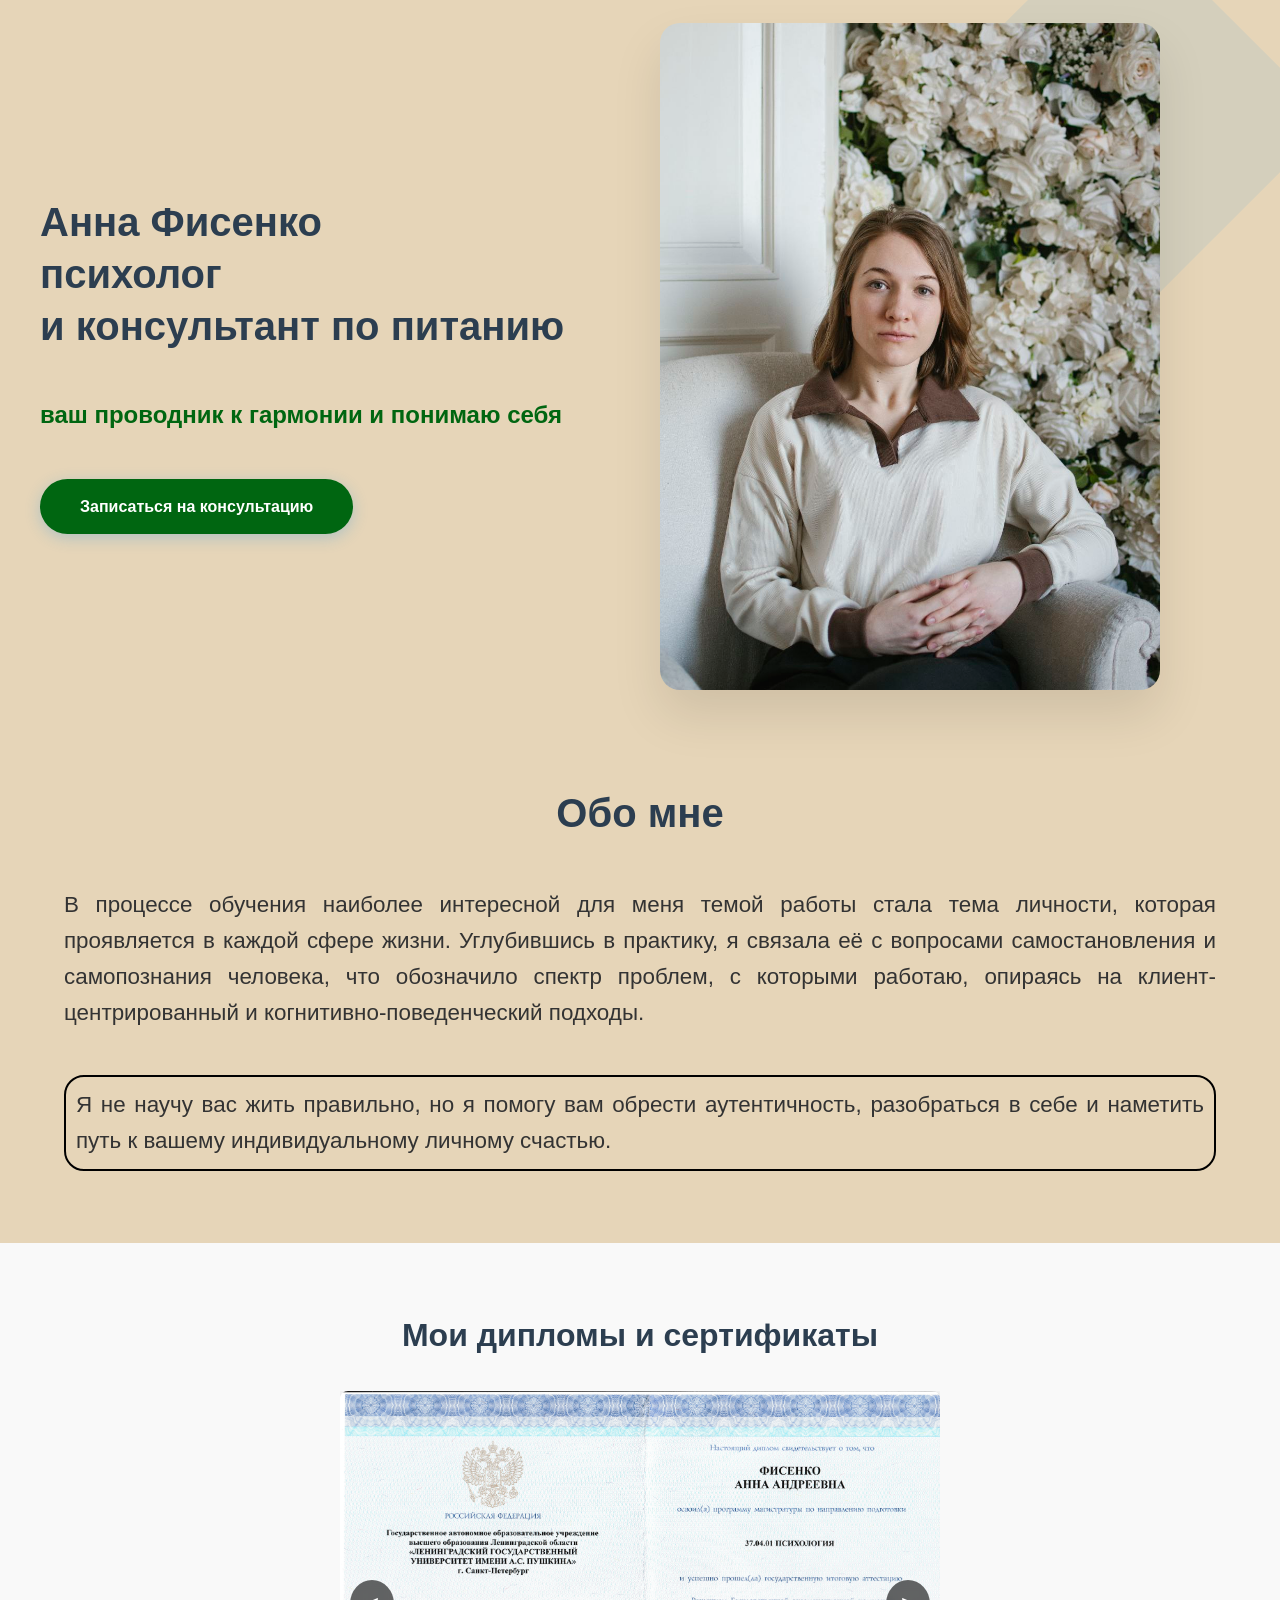
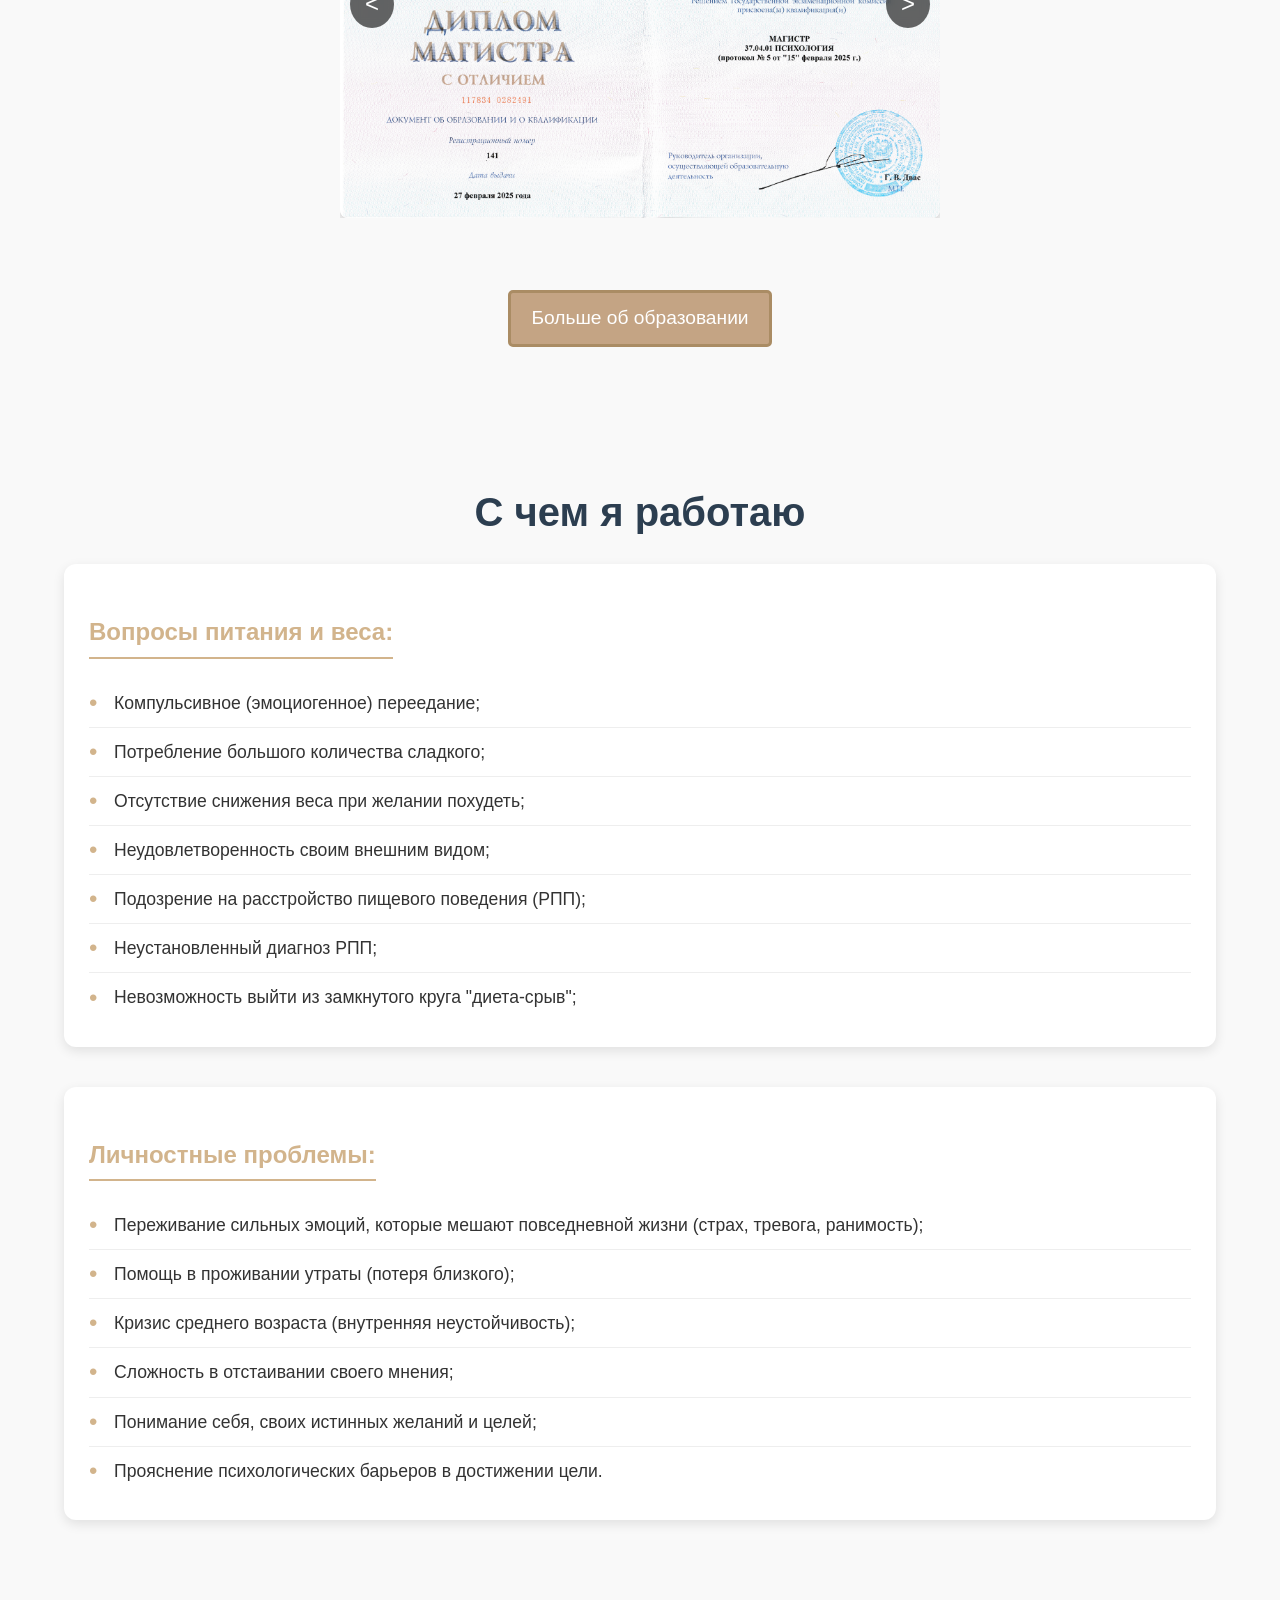
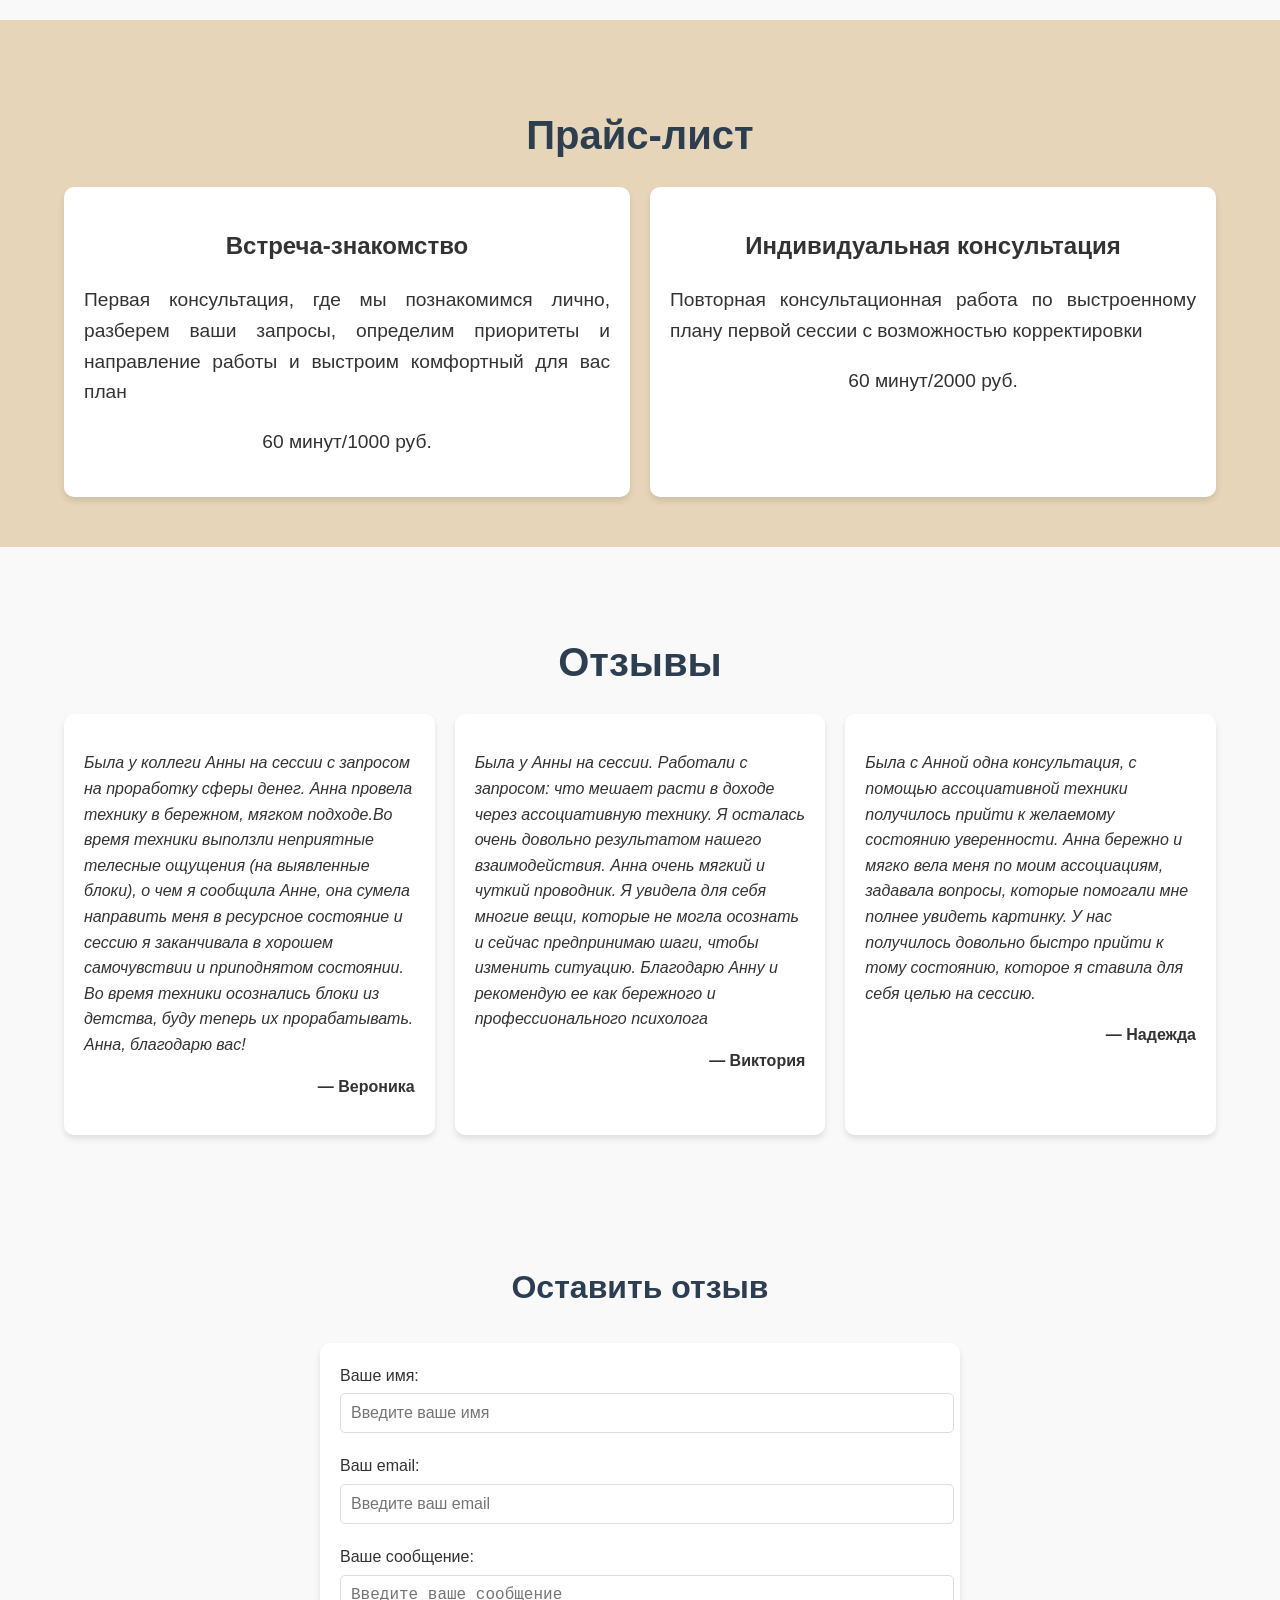
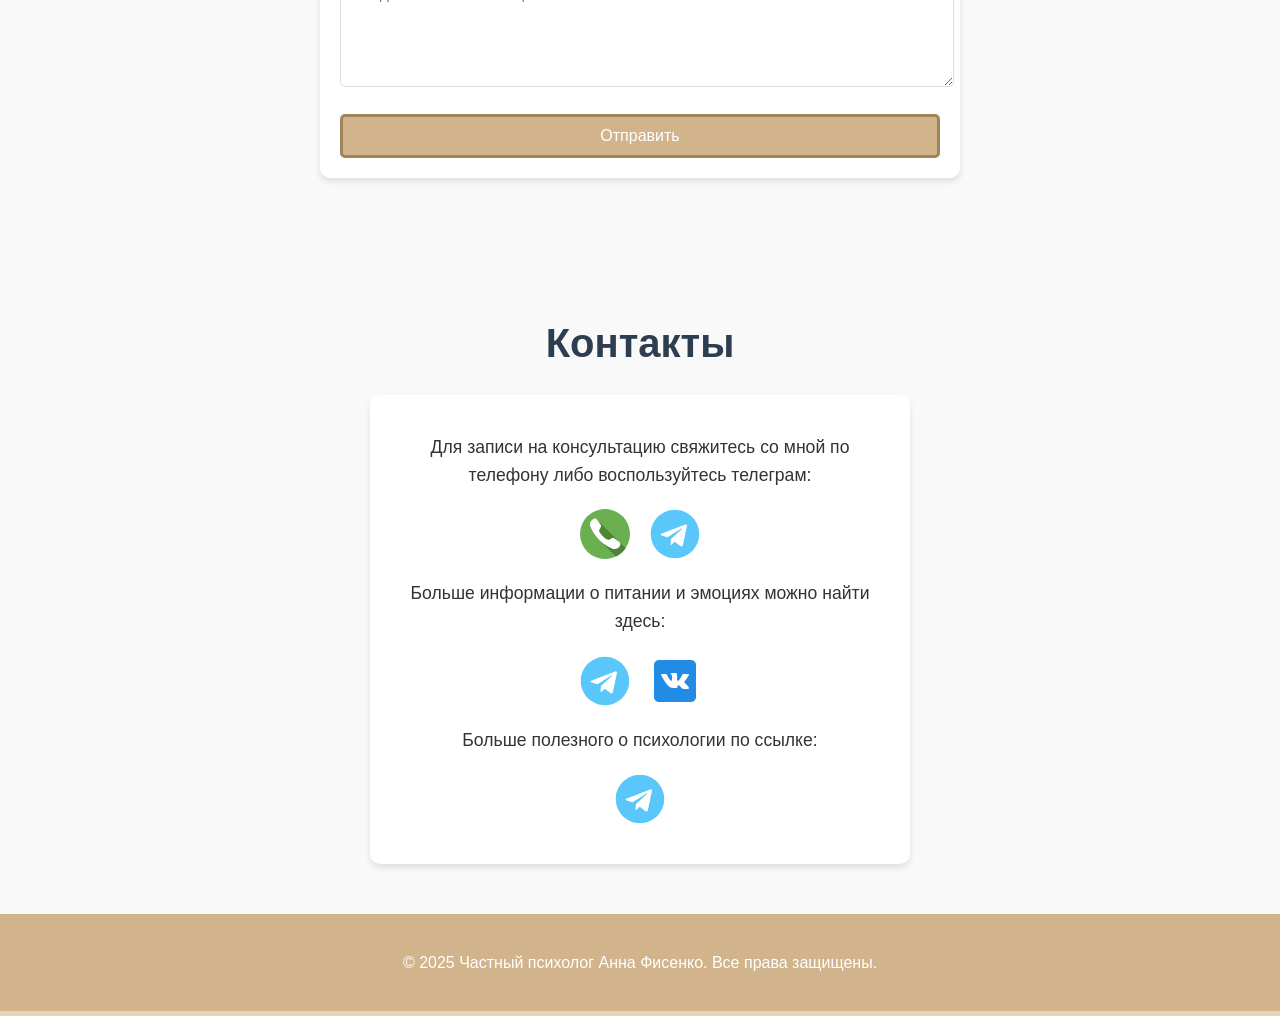
==== commit 4d25e113: "add style" ====
--- a/docs/index.html
+++ b/docs/index.html
@@ -13,9 +13,10 @@
     <div class="hero-container">
       <!-- Текстовый блок -->
       <div class="hero-content">
+
         <h1 class="hero-title">Анна Фисенко
-        <p>психолог</p>
-        и консультант по питанию</h1>
+        <br>психолог<br> и консультант по питанию</h1>
+
         <h2 class = "hero-title_2"><span>ваш проводник к гармонии и понимаю себя</span></h2>
         <div class="hero-actions">
           <a href="https://www.b17.ru/anna_n/#consultation" class="btn-primary">Записаться на консультацию</a>
--- a/docs/styles.css
+++ b/docs/styles.css
@@ -858,9 +858,8 @@
 
 .hero-title {
   font-size: 2.5rem;
-  line-height: 0.3;
+  line-height: 1.3;
   color: #2c3e50;
-  margin-bottom: 20px;
   font-weight: 600;
 }
 .hero-title_2 {
@@ -973,7 +972,9 @@
 
   .hero-title {
     font-size: 2rem;
-    line-height: 1;
+    line-height: 1.3;
     margin-top: 10%;
+    justify-content: left;
+
   }
 }
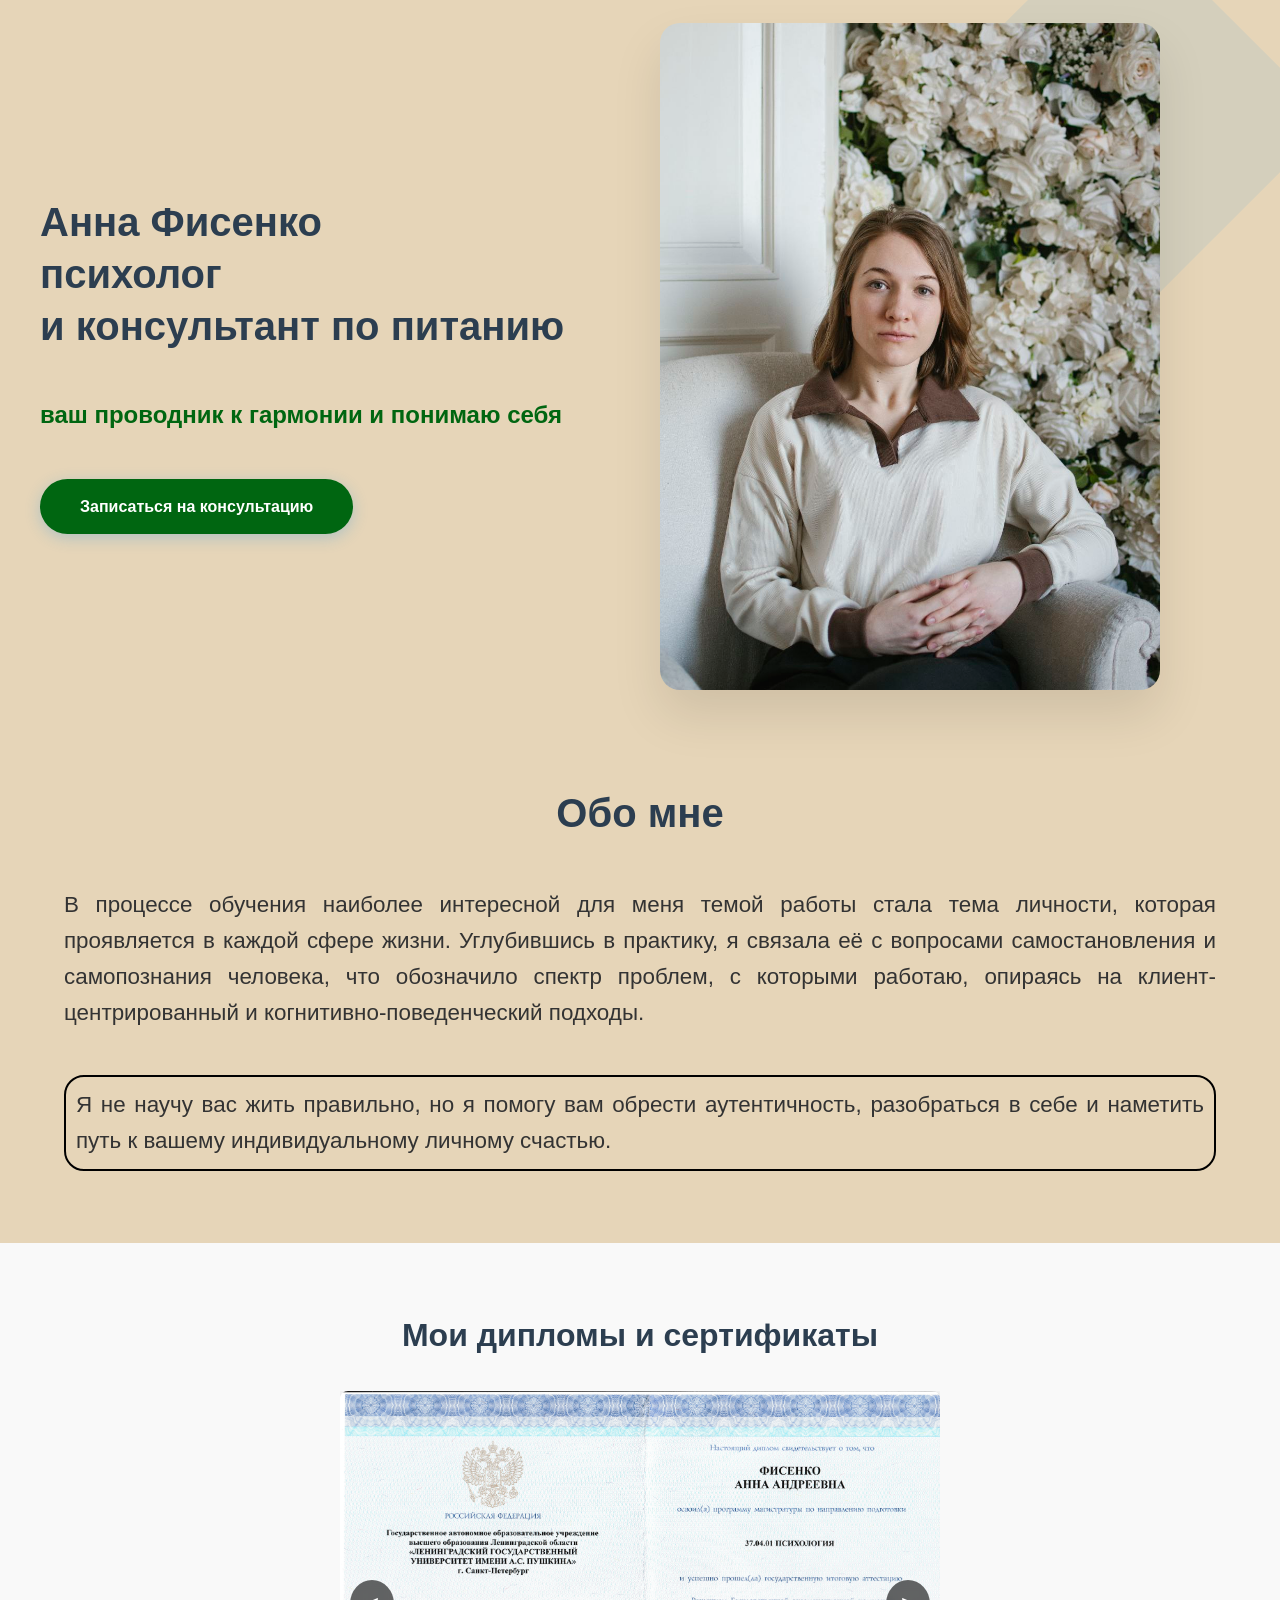
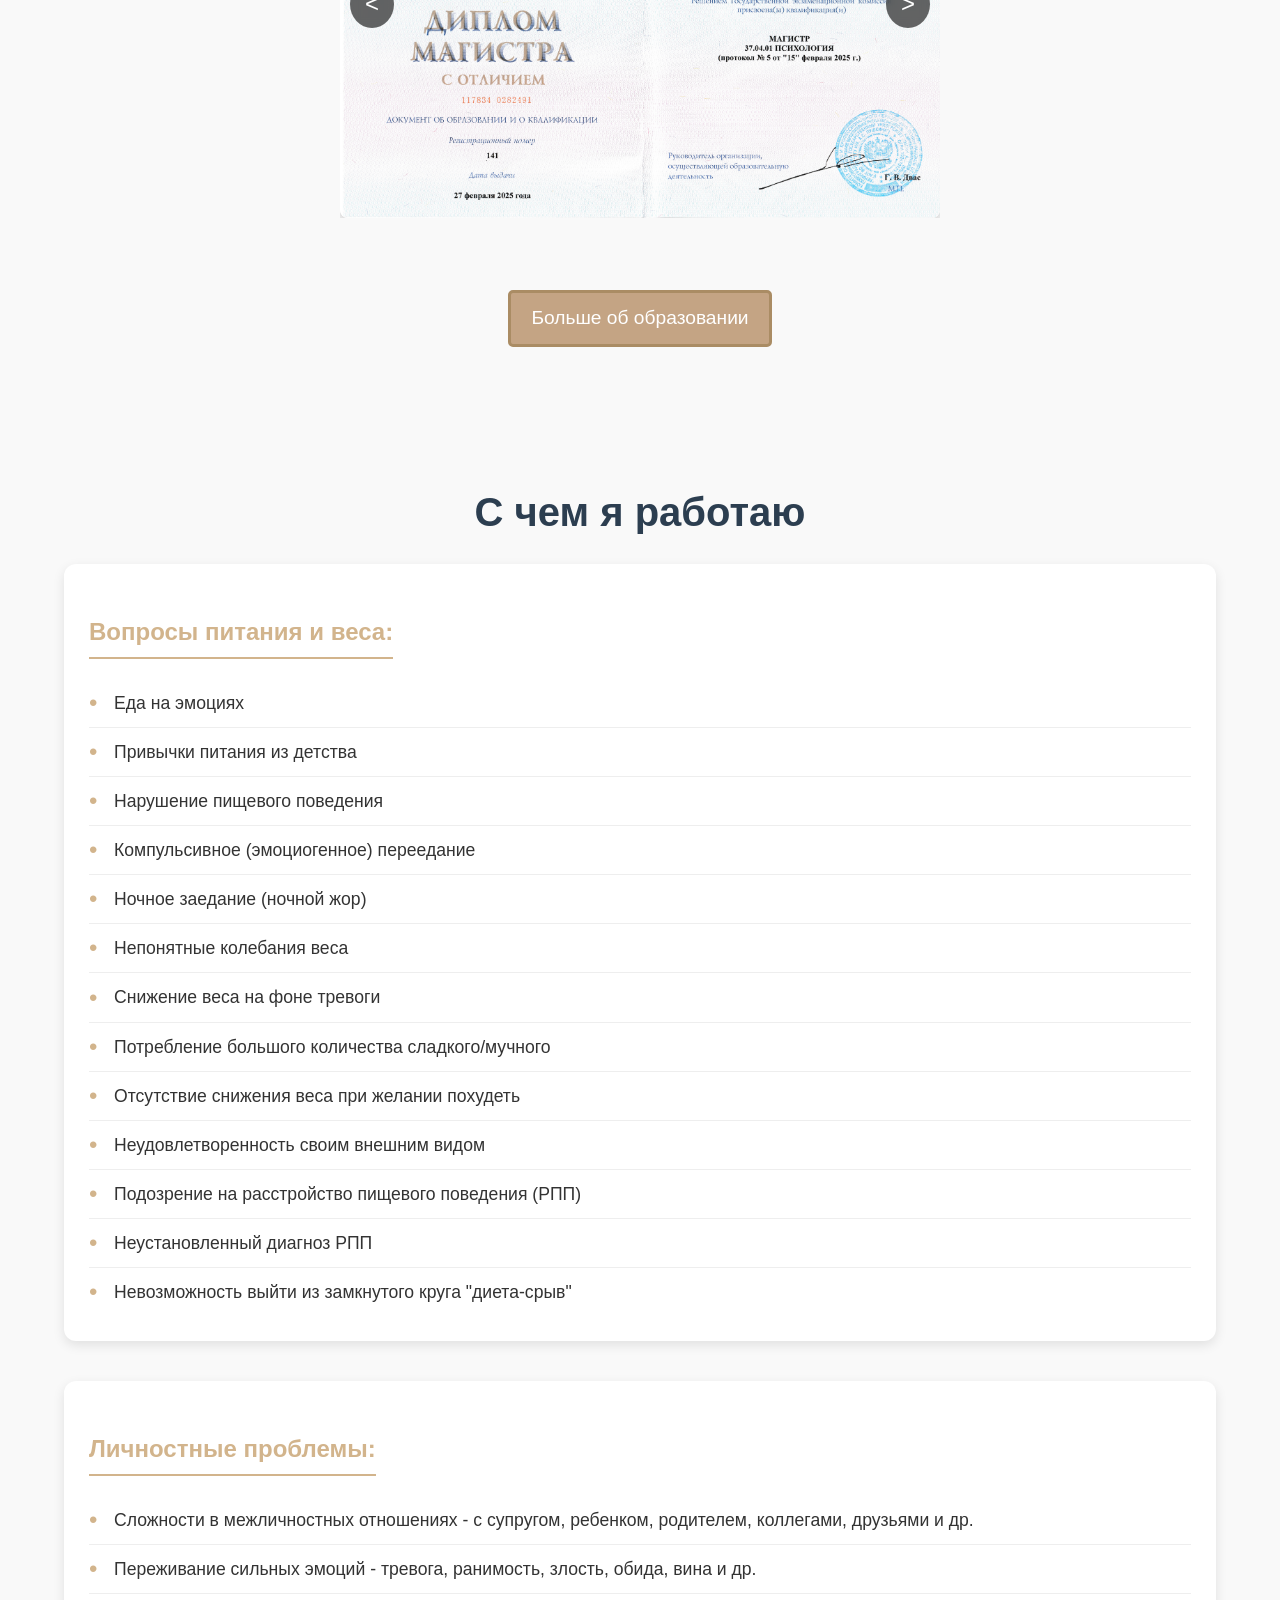
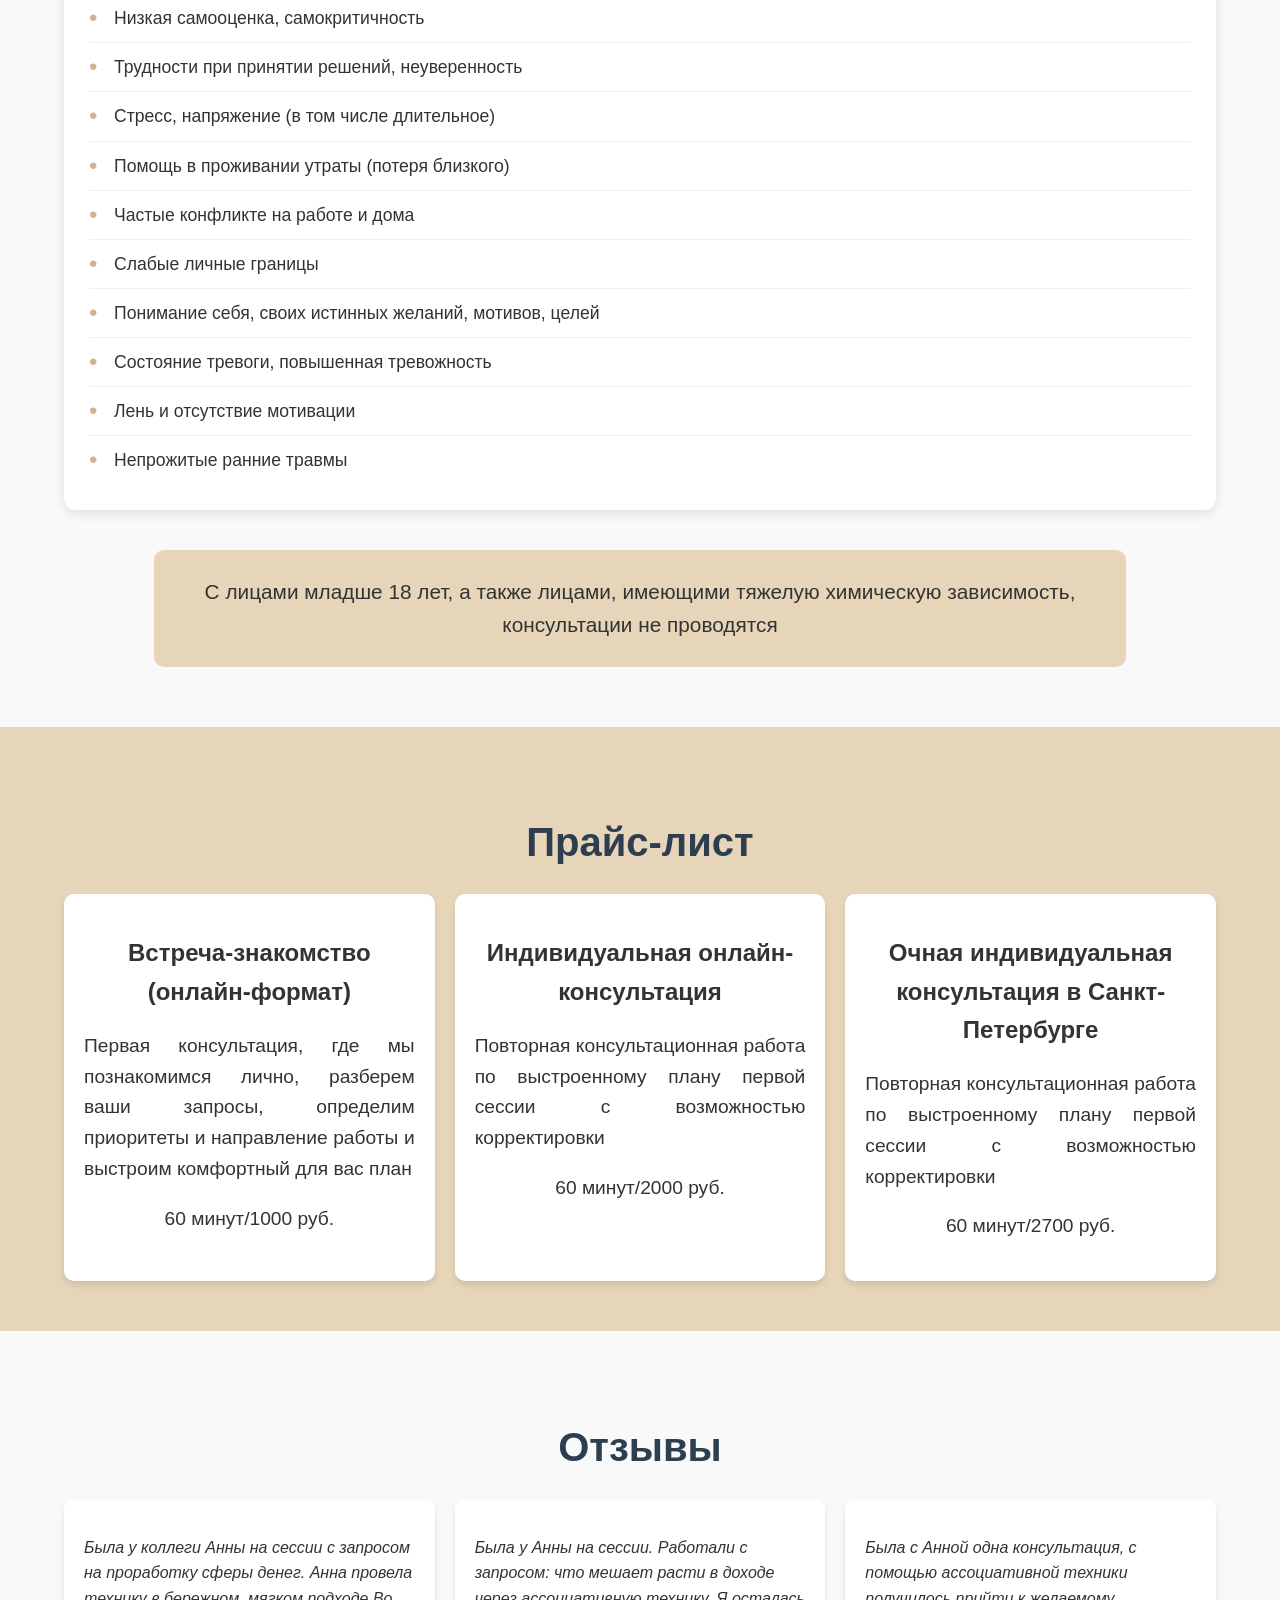
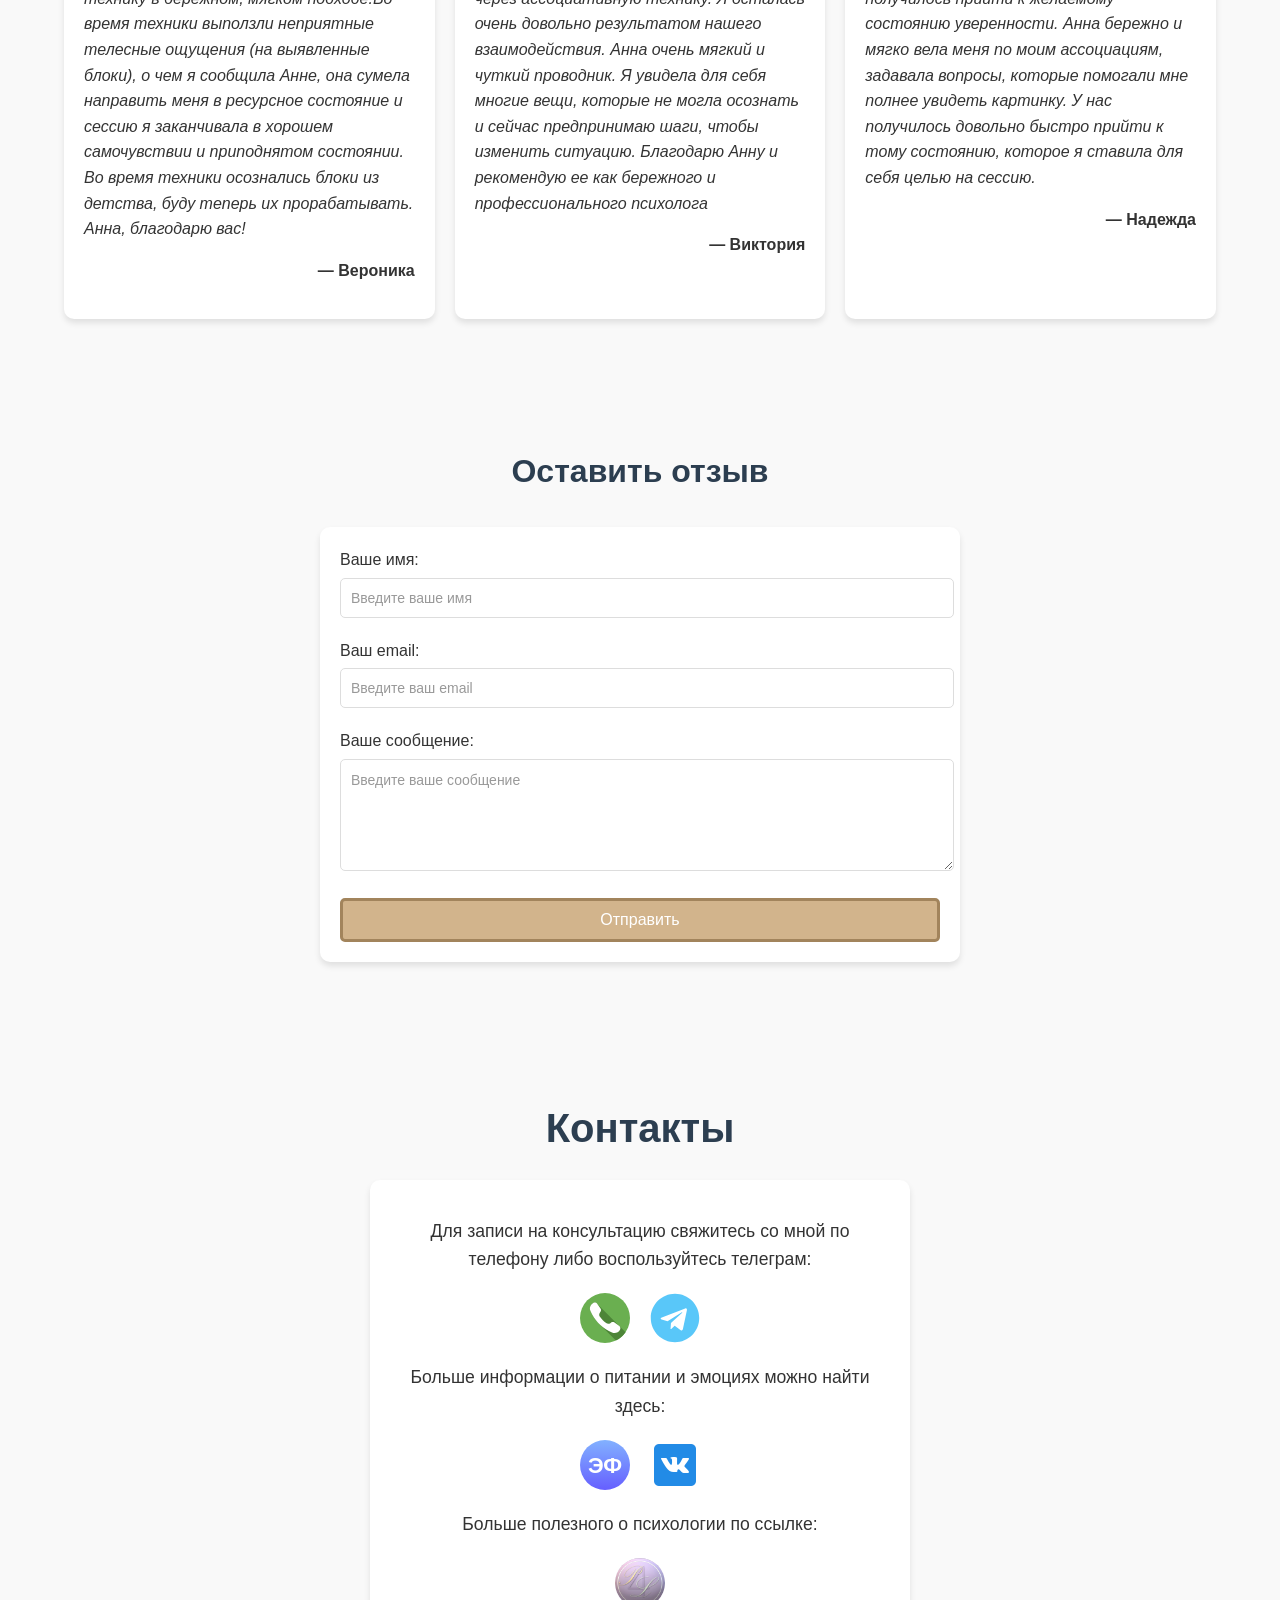
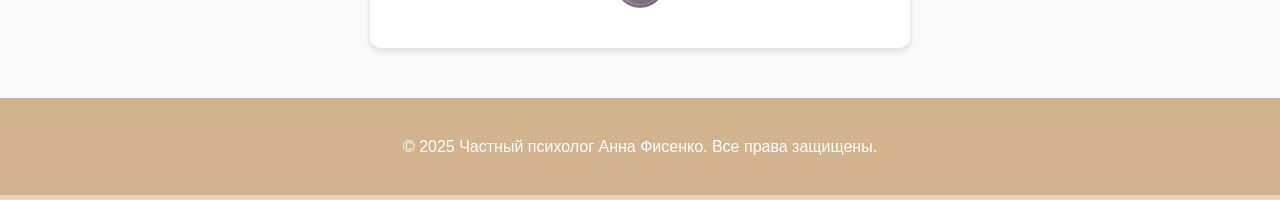
==== commit 16b90670: "add info" ====
--- a/docs/index.html
+++ b/docs/index.html
@@ -88,14 +88,14 @@
                     <img src="./diplomas/diploma3.jpeg" alt="Диплом 3" class="gallery-image">
                     <img src="./diplomas/diploma4.jpeg" alt="Диплом 4" class="gallery-image">
                     <img src="./diplomas/diploma5.jpeg" alt="Диплом 5" class="gallery-image">
-                    <img src="./diplomas/diploma6.png" alt="Диплом 6" class="gallery-image">
-                    <img src="./diplomas/diploma7.jpg" alt="Диплом 7" class="gallery-image">
+                    <img src="./diplomas/diploma6.jpeg" alt="Диплом 6" class="gallery-image">
+                    <!-- <img src="./diplomas/diploma7.jpg" alt="Диплом 7" class="gallery-image">
                     <img src="./diplomas/diploma8.png" alt="Диплом 8" class="gallery-image">
                     <img src="./diplomas/diploma9.jpg" alt="Диплом 9" class="gallery-image">
                     <img src="./diplomas/diploma10.png" alt="Диплом 10" class="gallery-image">
                     <img src="./diplomas/diploma11.png" alt="Диплом 11" class="gallery-image">
                     <img src="./diplomas/diploma12.png" alt="Диплом 12" class="gallery-image">
-                    <img src="./diplomas/diploma13.jpg" alt="Диплом 13" class="gallery-image">
+                    <img src="./diplomas/diploma13.jpg" alt="Диплом 13" class="gallery-image">-->
 
                 </div>
             </div>
@@ -294,44 +294,71 @@
         <div class="problems__category">
           <h3 class="problems__subtitle">Вопросы питания и веса:</h3>
           <ul class="problems__list">
-            <li class="problems__item">Компульсивное (эмоциогенное) переедание;</li>
-            <li class="problems__item">Потребление большого количества сладкого;</li>
-            <li class="problems__item">Отсутствие снижения веса при желании похудеть;</li>
-            <li class="problems__item">Неудовлетворенность своим внешним видом;</li>
-            <li class="problems__item">Подозрение на расстройство пищевого поведения (РПП);</li>
-            <li class="problems__item">Неустановленный диагноз РПП;</li>
-            <li class="problems__item">Невозможность выйти из замкнутого круга "диета-срыв";</li>
+
+            <li class="problems__item">Еда на эмоциях</li>
+            <li class="problems__item">Привычки питания из детства</li>
+            <li class="problems__item">Нарушение пищевого поведения</li>
+            <li class="problems__item">Компульсивное (эмоциогенное) переедание</li>
+            <li class="problems__item">Ночное заедание (ночной жор)</li>
+            <li class="problems__item">Непонятные колебания веса</li>
+            <li class="problems__item">Снижение веса на фоне тревоги</li>
+            <li class="problems__item">Потребление большого количества сладкого/мучного</li>
+            <li class="problems__item">Отсутствие снижения веса при желании похудеть</li>
+            <li class="problems__item">Неудовлетворенность своим внешним видом</li>
+            <li class="problems__item">Подозрение на расстройство пищевого поведения (РПП)</li>
+            <li class="problems__item">Неустановленный диагноз РПП</li>
+            <li class="problems__item">Невозможность выйти из замкнутого круга "диета-срыв"</li>
+
+
           </ul>
         </div>
 
         <div class="problems__category">
           <h3 class="problems__subtitle">Личностные проблемы:</h3>
           <ul class="problems__list">
-            <li class="problems__item">Переживание сильных эмоций, которые мешают повседневной жизни (страх, тревога, ранимость);</li>
-            <li class="problems__item">Помощь в проживании утраты (потеря близкого);</li>
-            <li class="problems__item">Кризис среднего возраста (внутренняя неустойчивость);</li>
-            <li class="problems__item">Сложность в отстаивании своего мнения;</li>
-            <li class="problems__item">Понимание себя, своих истинных желаний и целей;</li>
-            <li class="problems__item">Прояснение психологических барьеров в достижении цели.</li>
+
+            <li class="problems__item">Сложности в межличностных отношениях - с супругом, ребенком, родителем, коллегами, друзьями и др.</li>
+            <li class="problems__item">Переживание сильных эмоций - тревога, ранимость, злость, обида, вина и др.</li>
+            <li class="problems__item">Низкая самооценка, самокритичность</li>
+            <li class="problems__item">Трудности при принятии решений, неуверенность</li>
+            <li class="problems__item">Стресс, напряжение (в том числе длительное)</li>
+            <li class="problems__item">Помощь в проживании утраты (потеря близкого)</li>
+            <li class="problems__item">Частые конфликте на работе и дома</li>
+            <li class="problems__item">Слабые личные границы</li>
+            <li class="problems__item">Понимание себя, своих истинных желаний, мотивов, целей</li>
+            <li class="problems__item">Состояние тревоги, повышенная тревожность</li>
+            <li class="problems__item">Лень и отсутствие мотивации</li>
+            <li class="problems__item">Непрожитые ранние травмы</li>
+
           </ul>
         </div>
       </div>
     </div>
-  </section>
+  <div class = "notification">
+    С лицами младше 18 лет, а также лицами, имеющими тяжелую химическую зависимость, консультации не проводятся
+  </div>
+  </section>
+
+
 
   <section class="pricing fade-in">
     <div class="container">
       <h2 class="section-title">Прайс-лист</h2>
       <div class="pricing__table">
         <div class="pricing__item">
-          <h2 class="pricing__title">Встреча-знакомство</h2>
+          <h2 class="pricing__title">Встреча-знакомство (онлайн-формат)</h2>
           <p class = "pricing__price">Первая консультация, где мы познакомимся лично, разберем ваши запросы, определим приоритеты и направление работы и  выстроим комфортный для вас план</p>
           <p class="pricing__price_2">60 минут/1000 руб.</p>
         </div>
         <div class="pricing__item">
-          <h2 class="pricing__title">Индивидуальная консультация</h2>
+          <h2 class="pricing__title">Индивидуальная онлайн-консультация</h2>
           <p class="pricing__price">Повторная консультационная работа по выстроенному плану первой сессии с возможностью корректировки</p>
           <p  class="pricing__price_2" >60 минут/2000 руб.</p>
+        </div>
+                <div class="pricing__item">
+          <h2 class="pricing__title">Очная индивидуальная консультация в Санкт-Петербурге</h2>
+          <p class="pricing__price">Повторная консультационная работа по выстроенному плану первой сессии с возможностью корректировки</p>
+          <p  class="pricing__price_2" >60 минут/2700 руб.</p>
         </div>
 
       </div>
@@ -367,15 +394,15 @@
         <form id="feedbackForm" class="contact-form">
             <div class="form-group">
                 <label for="name">Ваше имя:</label>
-                <input type="text" id="name" name="name" required placeholder="Введите ваше имя">
+                <input type="text" class="form-placeholder" name="name" required placeholder="Введите ваше имя">
             </div>
             <div class="form-group">
                 <label for="email">Ваш email:</label>
-                <input type="email" id="email" name="email" required placeholder="Введите ваш email">
+                <input type="email" class="form-placeholder" name="email" required placeholder="Введите ваш email">
             </div>
             <div class="form-group">
                 <label for="message">Ваше сообщение:</label>
-                <textarea id="message" name="message" rows="5" required placeholder="Введите ваше сообщение"></textarea>
+                <textarea class="form-placeholder" name="message" rows="5" required placeholder="Введите ваше сообщение"></textarea>
             </div>
             <button type="submit" class="submit-button">Отправить</button>
         </form>
@@ -406,10 +433,10 @@
           </a>
           -->
           <a href="https://t.me/NutrioEmotions_Psy4Life" class="contact__icon">
-            <img src="Telegram.svg" alt="Telegram">
+            <img src="logo-tg-1.svg" alt="Telegram" class = "logo-tg-1">
           </a>
           <a href="https://vk.com/annaf_harmony_4_u" class="contact__icon">
-            <img src="vk.png" alt="Telegram">
+            <img src="vk.png" alt="Telegram" >
           </a>
           </div>
 
@@ -417,7 +444,7 @@
           <div class="contact__icons">
 
           <a href="https://t.me/Anna_FN_Psy4Life" class="contact__icon">
-            <img src="Telegram.svg" alt="Telegram">
+            <img src="logo-tg-2.jpg" alt="Telegram" class = "logo-tg-1">
           </a>
 
         </div>
--- a/docs/styles.css
+++ b/docs/styles.css
@@ -977,4 +977,27 @@
     justify-content: left;
 
   }
+}
+.logo-tg-1{
+  border-radius: 30px;
+}
+.contact-form .form-placeholder::placeholder {
+  color: #999;
+  font-size: 14px;
+  font-family: Arial, sans-serif;
+  opacity: 1;
+}
+
+.contact-form textarea.form-placeholder::placeholder {
+  line-height: 1.5;
+  vertical-align: top;
+}
+.notification{
+  background-color: #E6D5B8;;
+  padding: 2%;
+  font-size: 1.3rem;
+  border-radius: 10px;
+  margin-left: 12%;
+  margin-right: 12%;
+  text-align: center;
 }
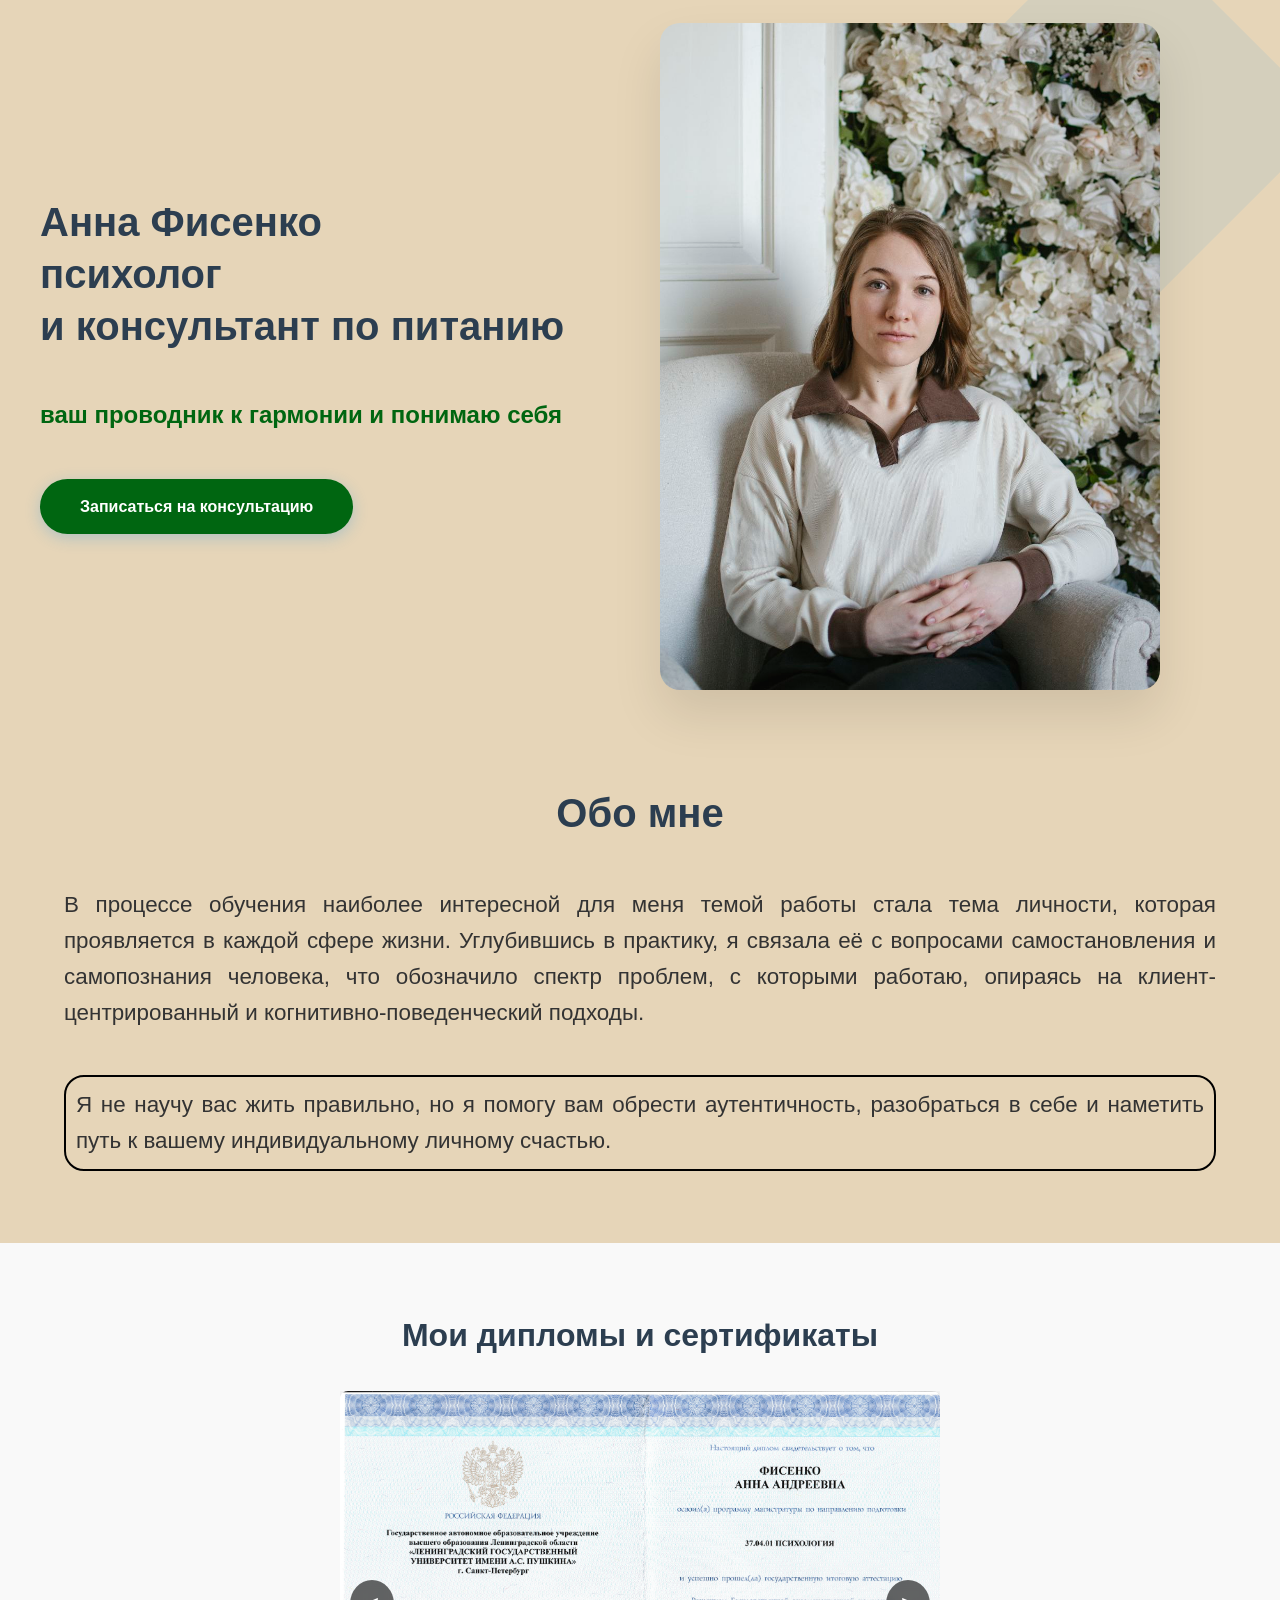
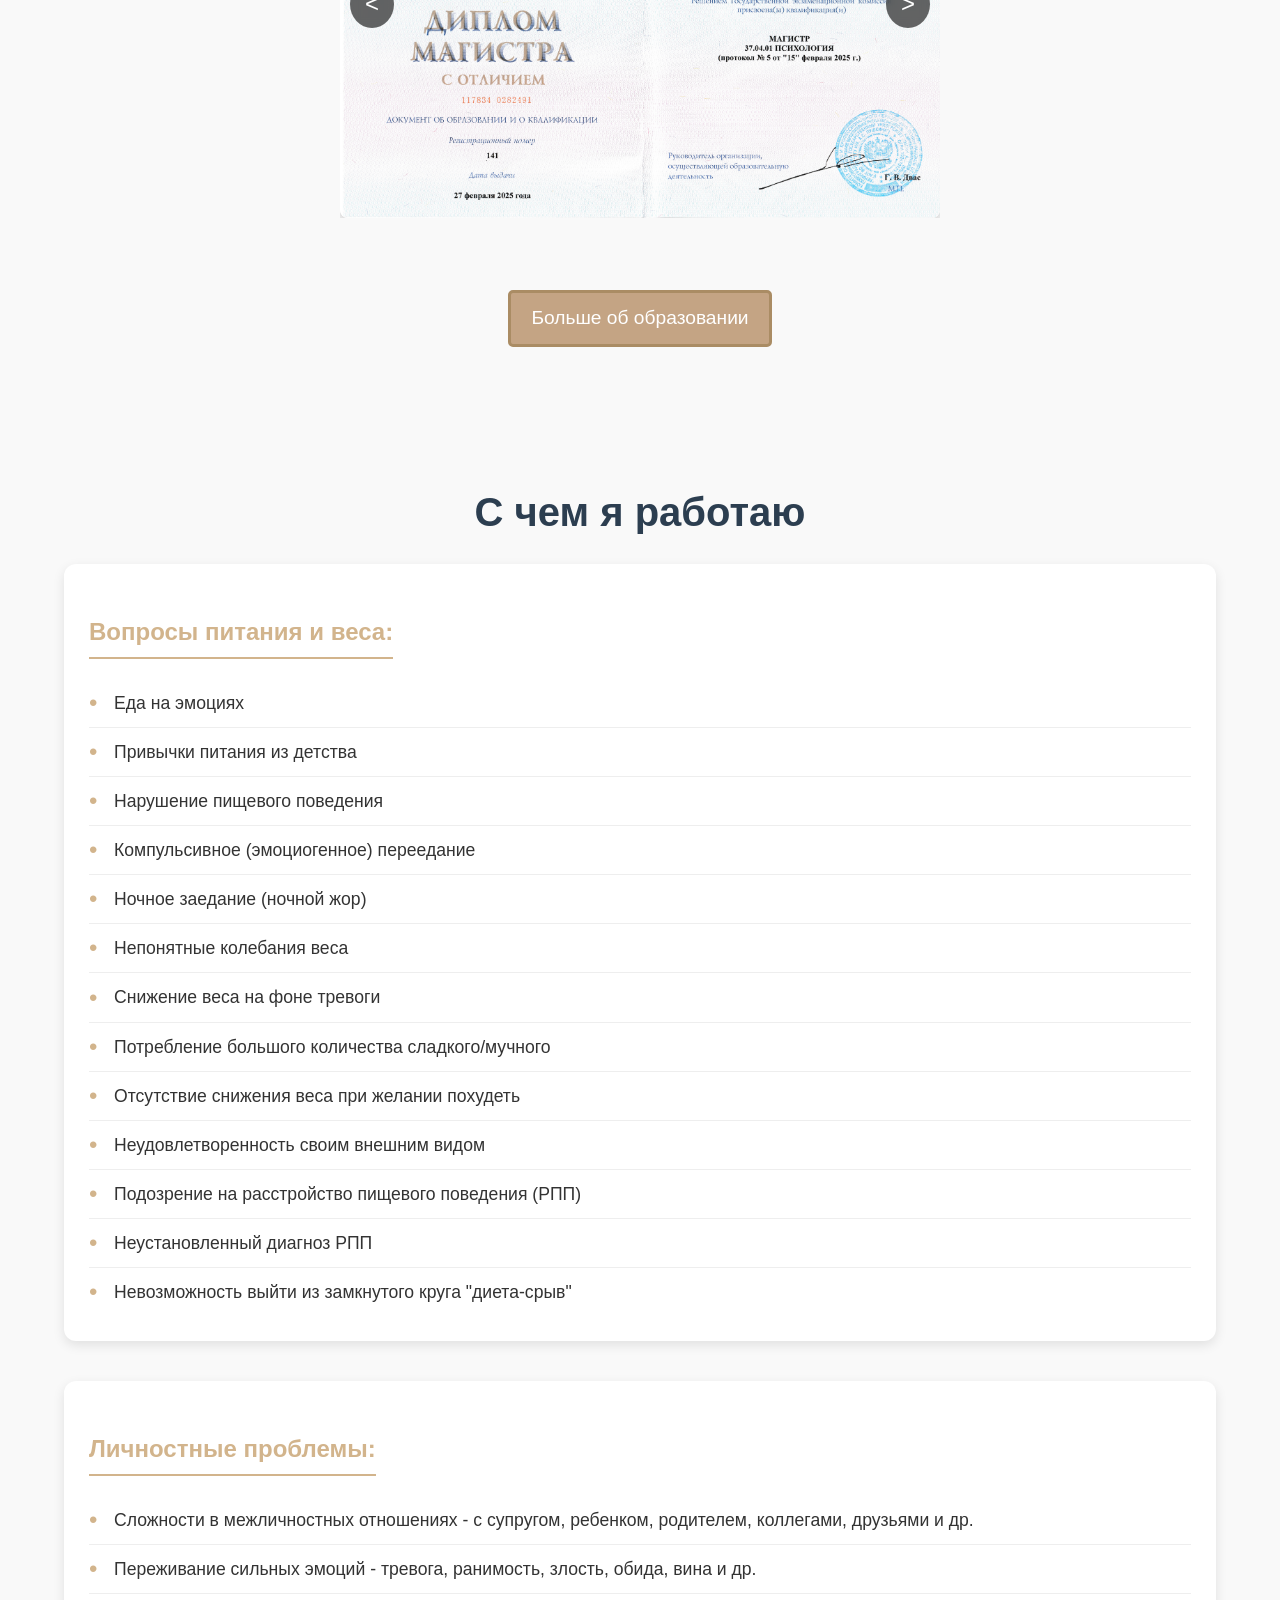
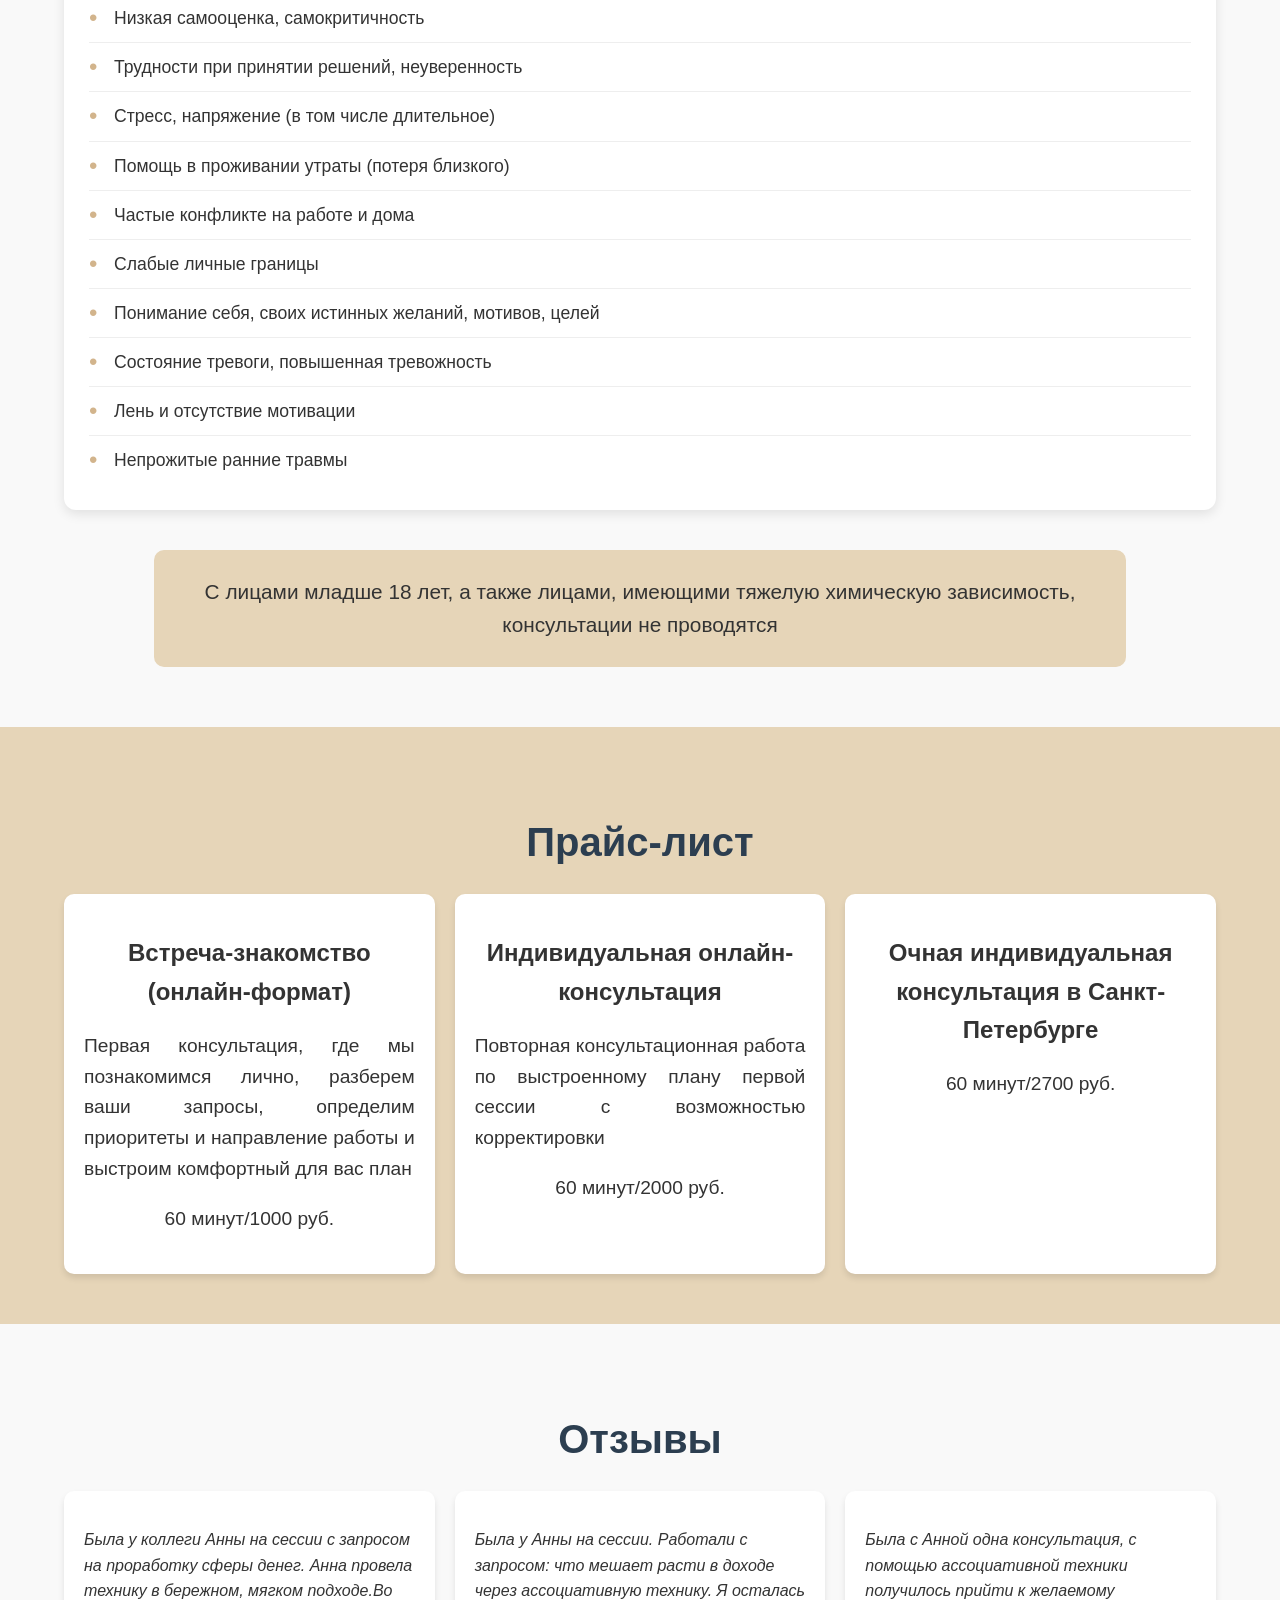
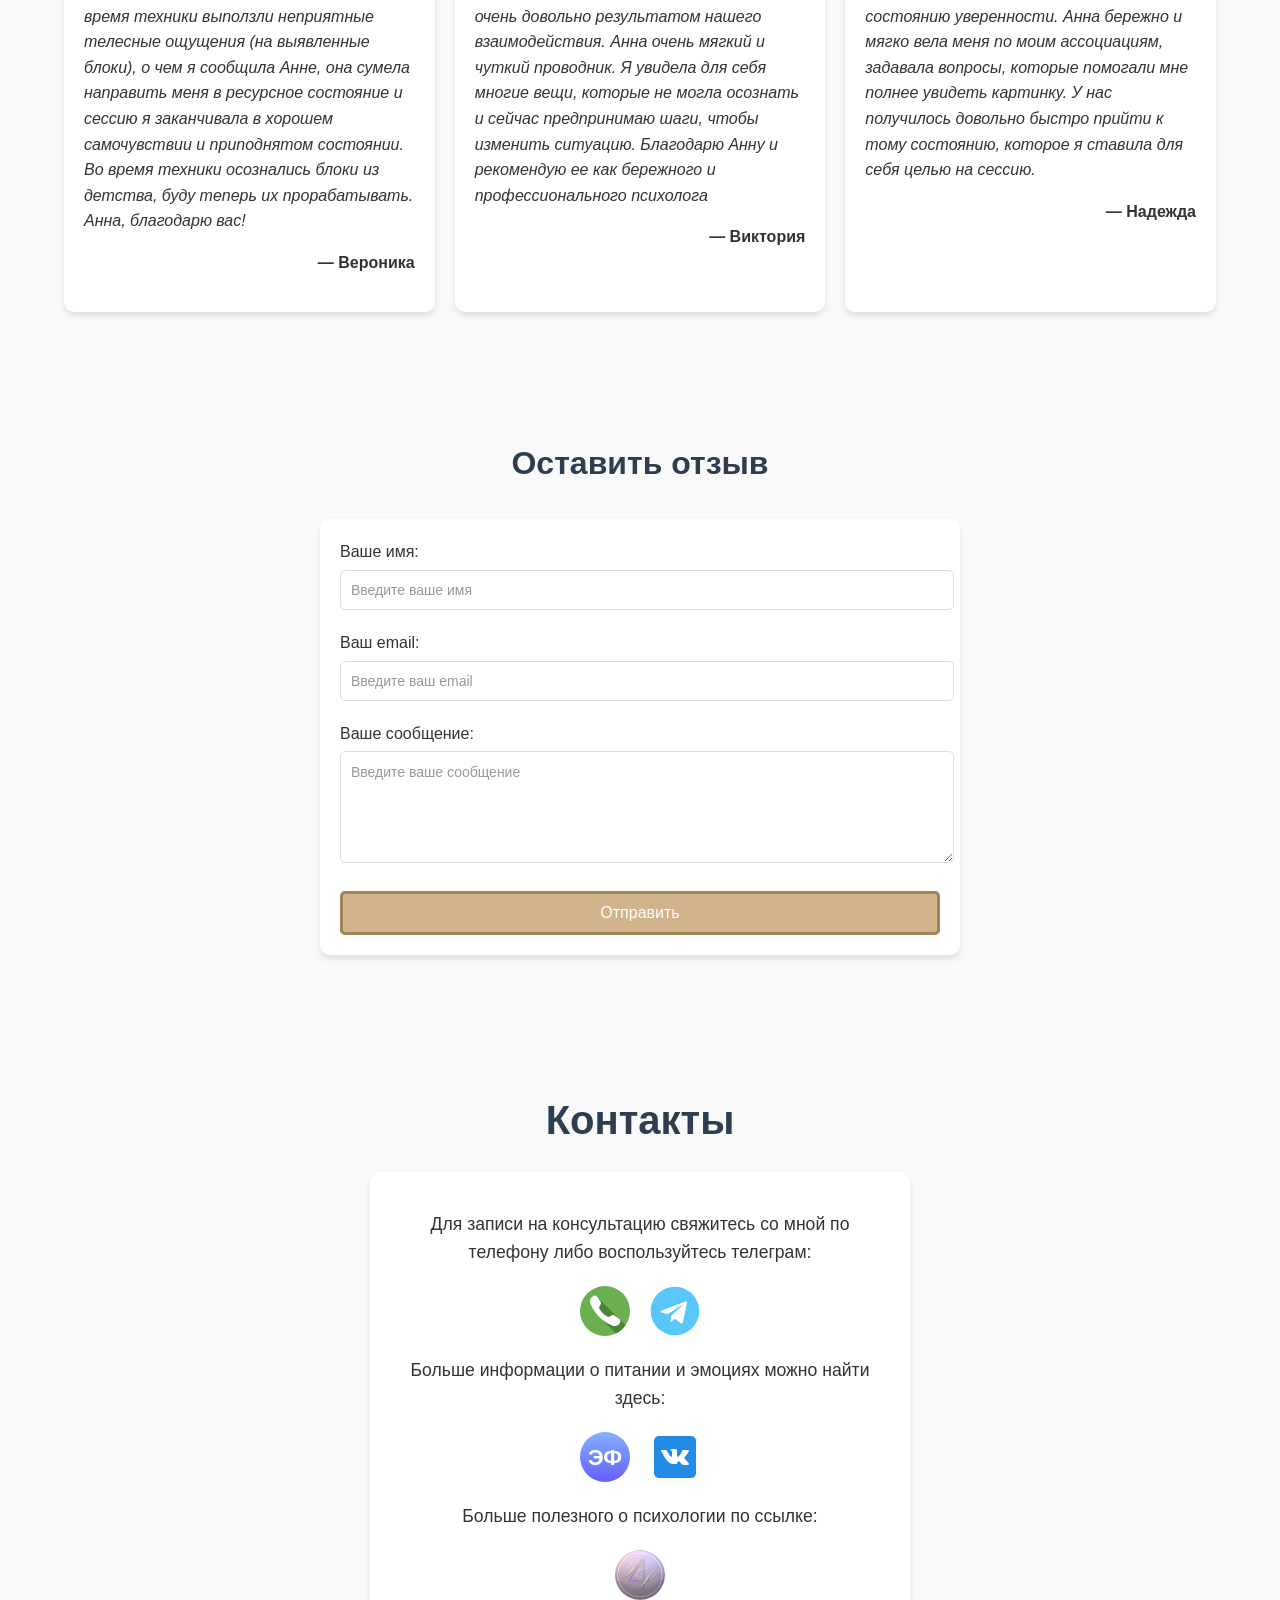
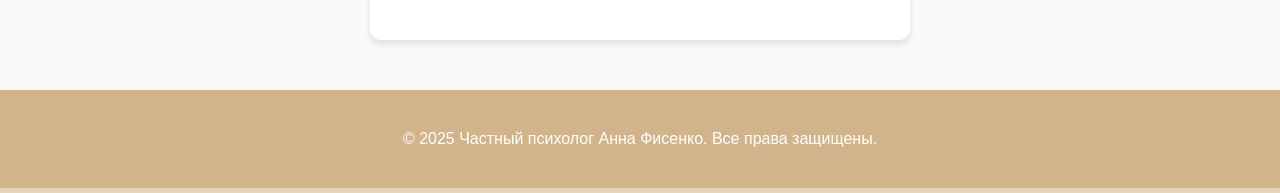
==== commit 416c0222: "delete info" ====
--- a/docs/index.html
+++ b/docs/index.html
@@ -357,7 +357,6 @@
         </div>
                 <div class="pricing__item">
           <h2 class="pricing__title">Очная индивидуальная консультация в Санкт-Петербурге</h2>
-          <p class="pricing__price">Повторная консультационная работа по выстроенному плану первой сессии с возможностью корректировки</p>
           <p  class="pricing__price_2" >60 минут/2700 руб.</p>
         </div>
 
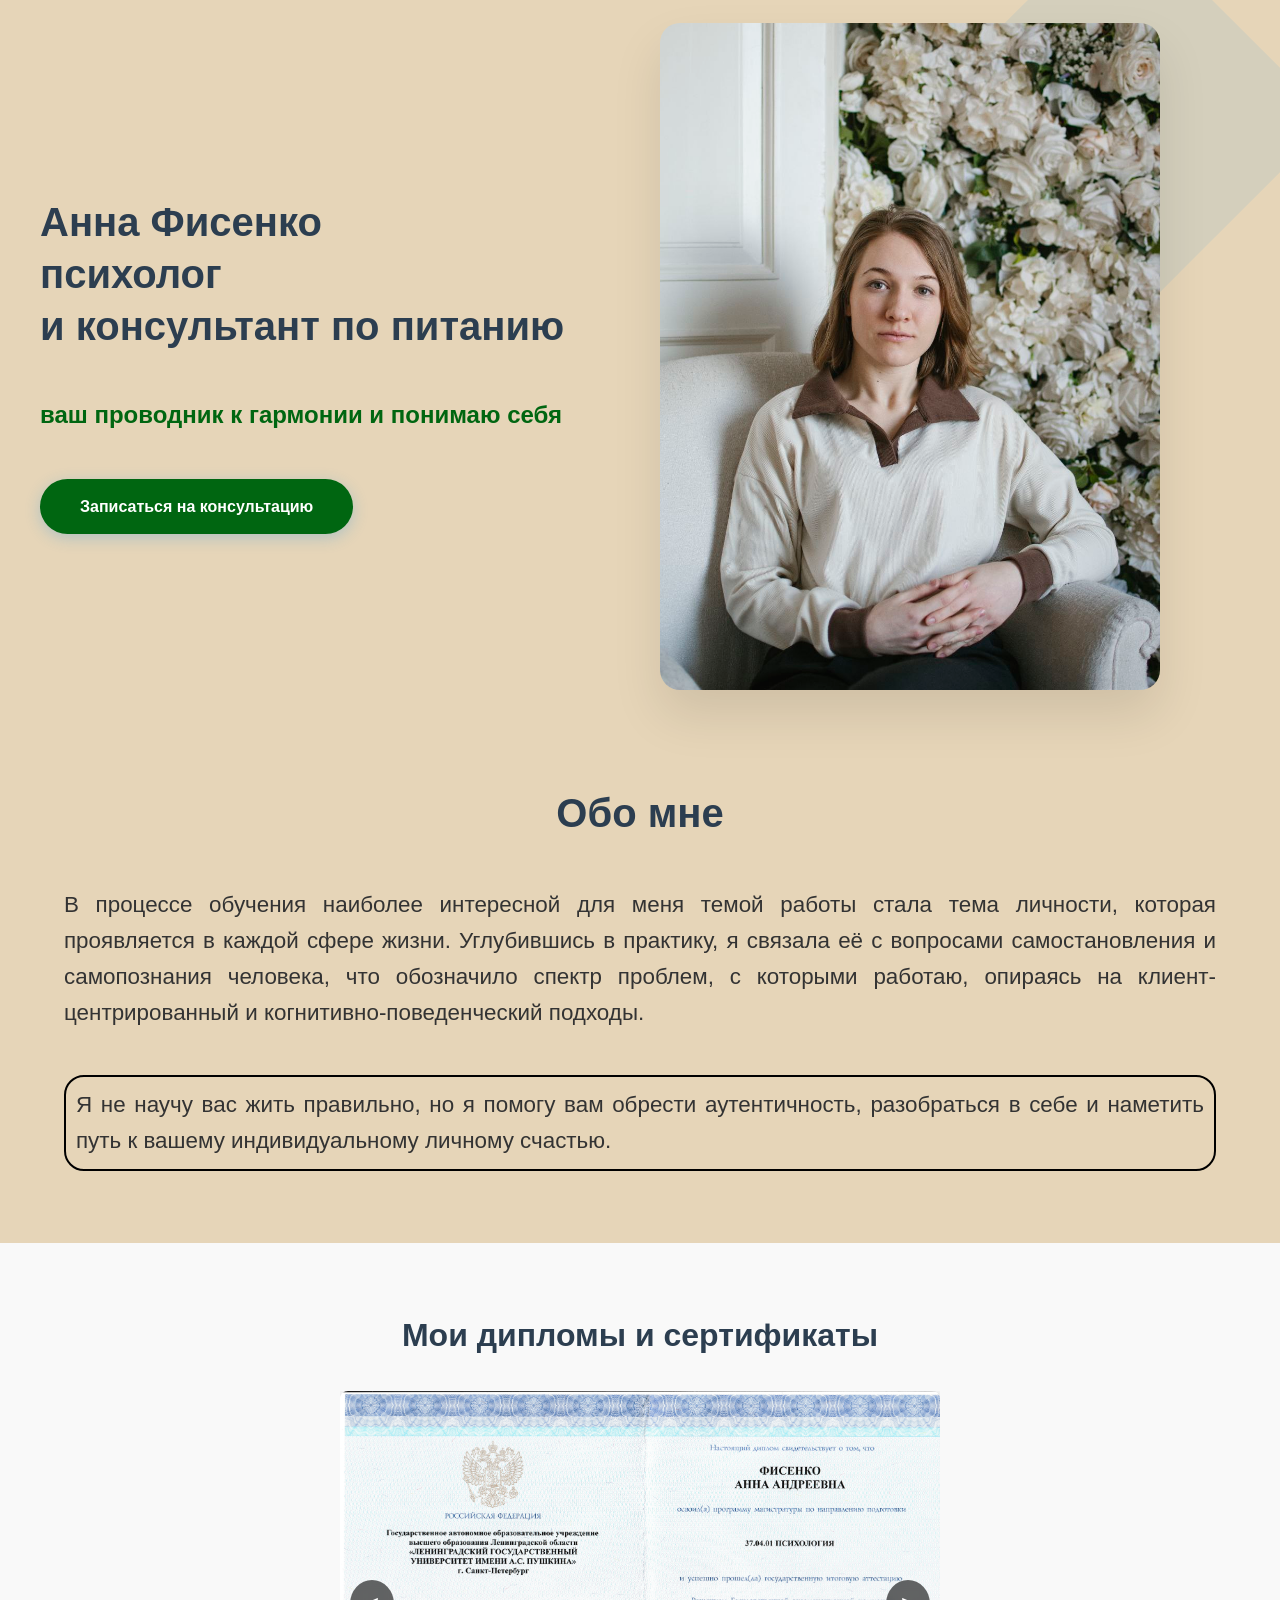
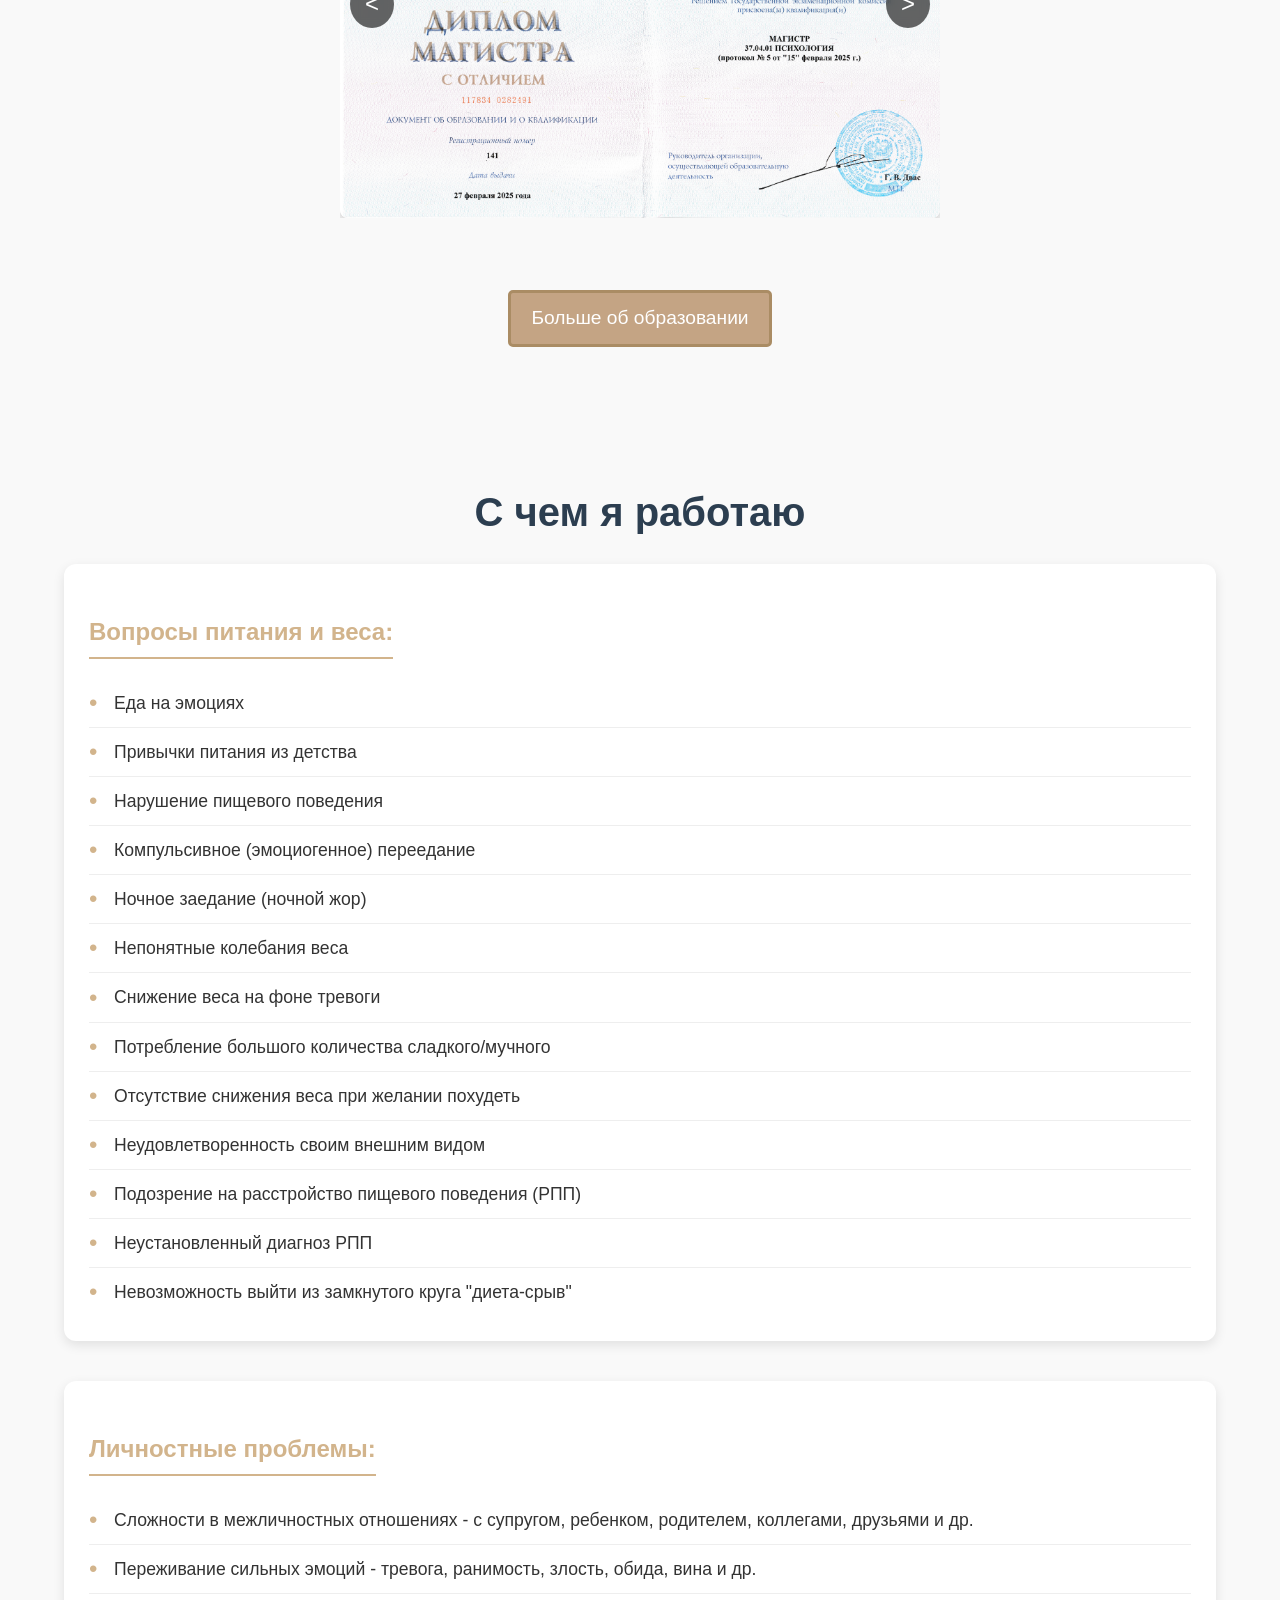
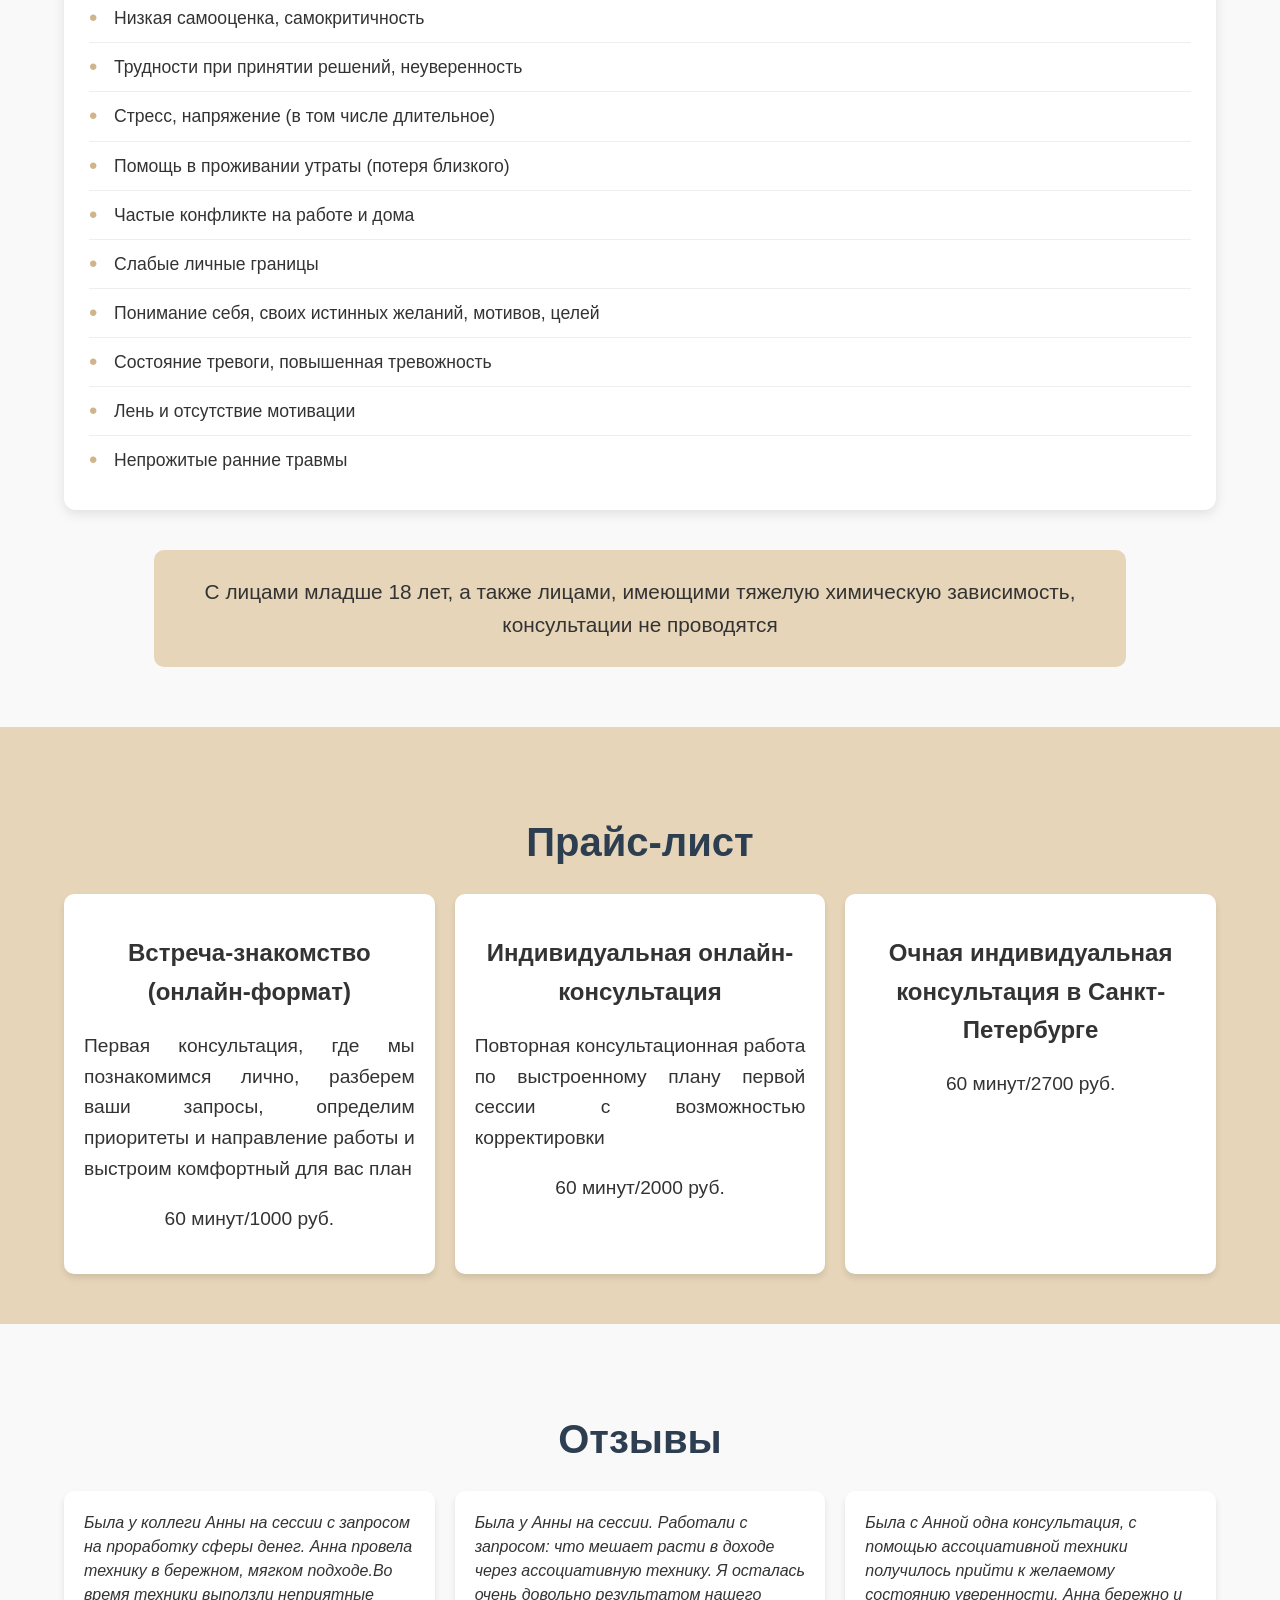
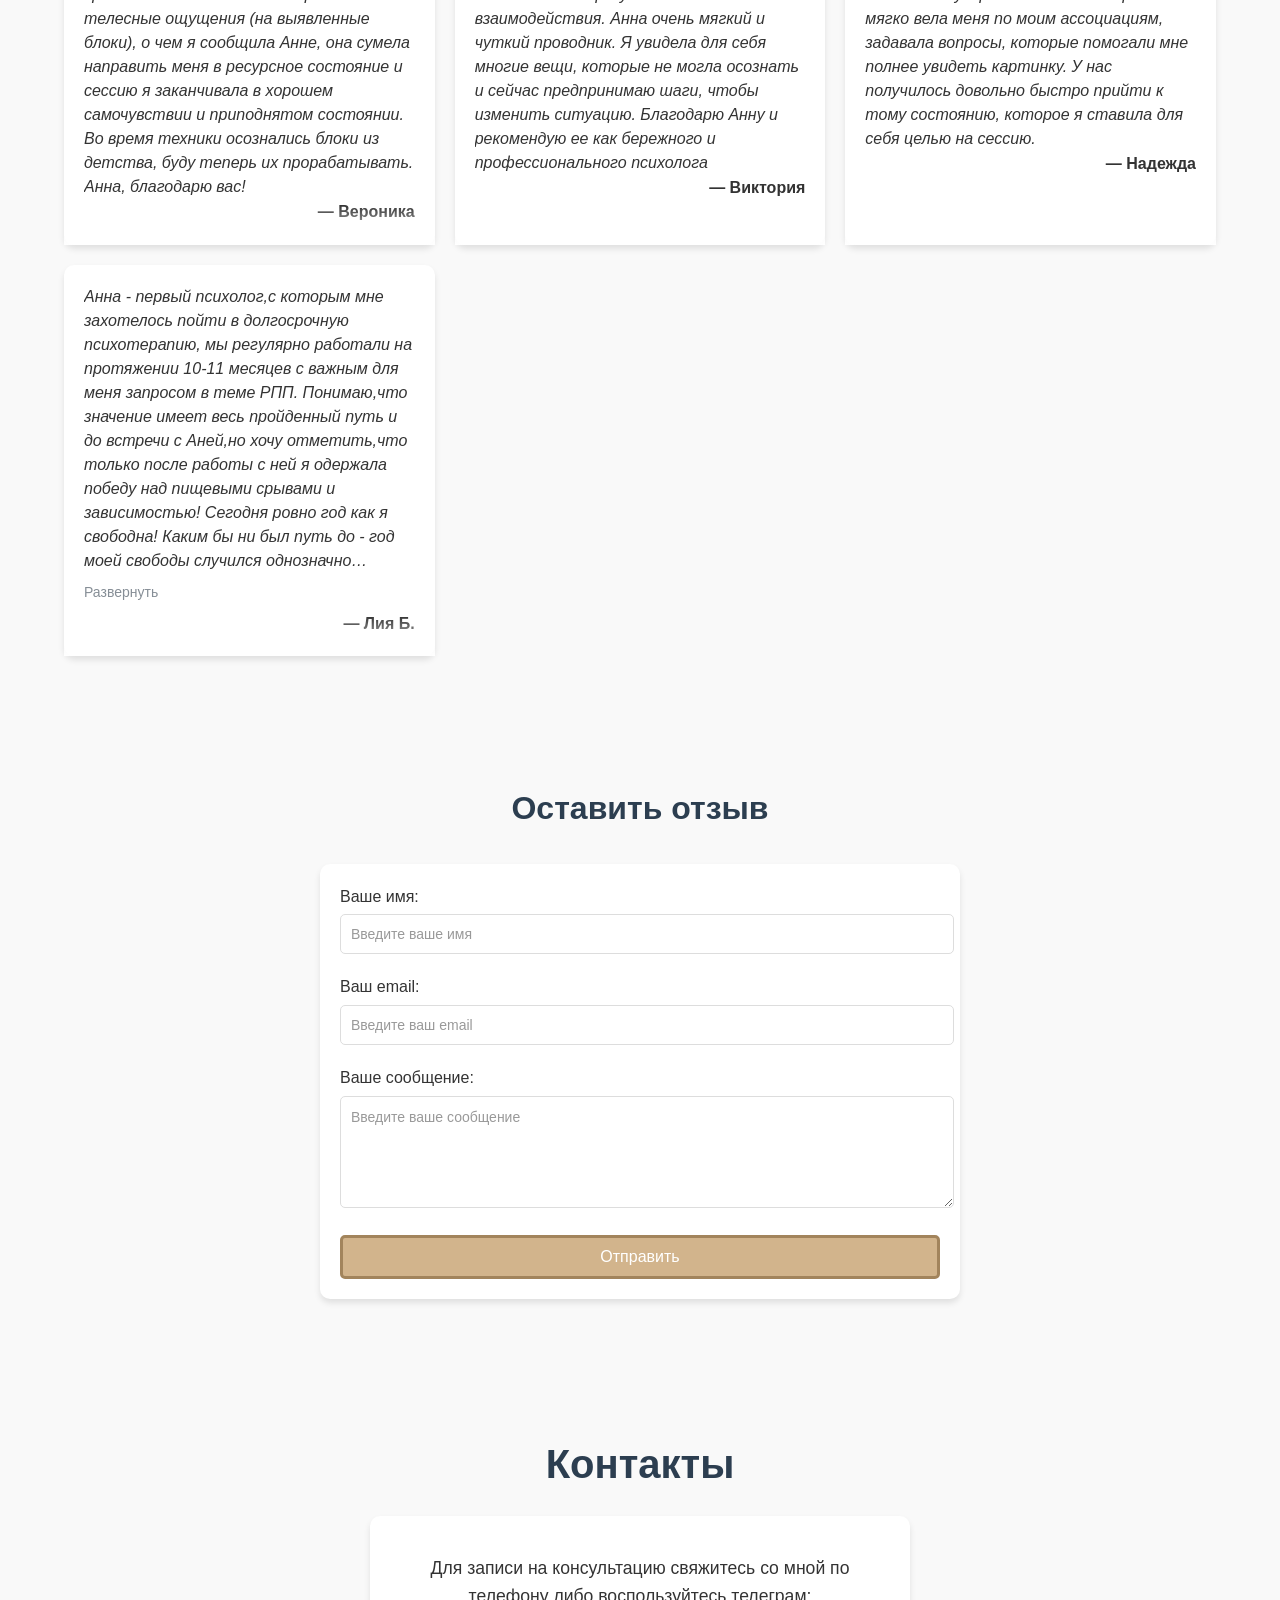
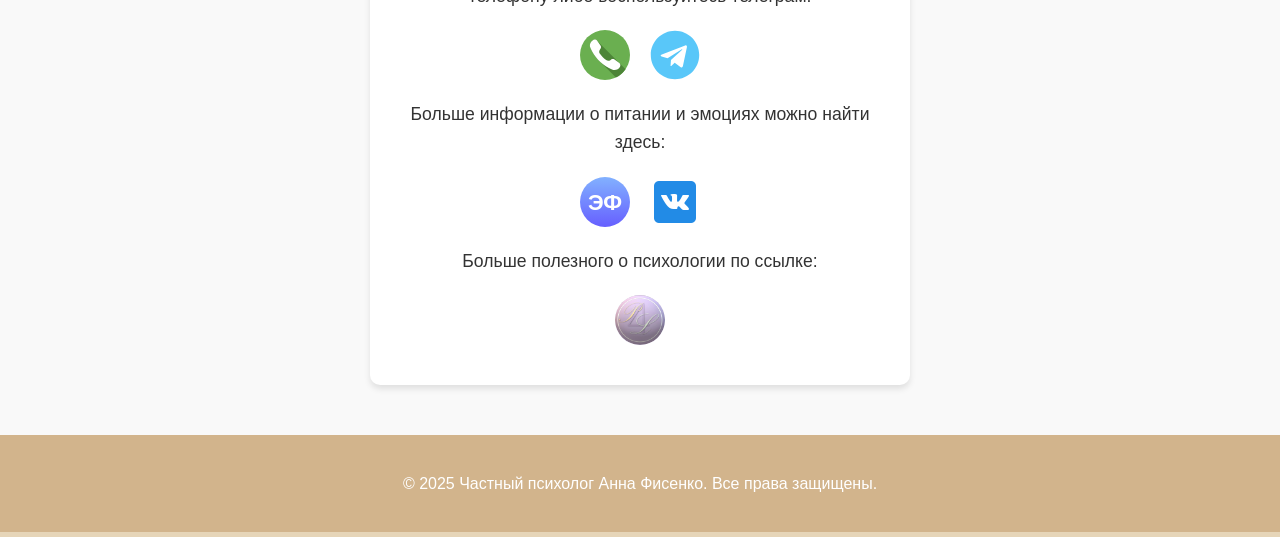
==== commit b9fcf942: "add review" ====
--- a/docs/index.html
+++ b/docs/index.html
@@ -364,28 +364,55 @@
     </div>
   </section>
 
-  <section class="reviews fade-in">
-    <div class="container">
-      <h2 class="section-title">Отзывы</h2>
-      <div class="reviews__grid">
-        <div class="review">
+<section class="reviews fade-in">
+  <div class="container">
+    <h2 class="section-title">Отзывы</h2>
+    <div class="reviews__grid">
+      <div class="review">
+        <div class="review__text-container">
           <p class="review__text">Была у коллеги Анны на сессии с запросом на проработку сферы денег.
             Анна провела технику в бережном, мягком подходе.Во время техники выползли неприятные телесные ощущения (на выявленные блоки), о чем я сообщила Анне, она сумела направить меня в ресурсное состояние и сессию я заканчивала в хорошем самочувствии и приподнятом состоянии. Во время техники осознались блоки из детства, буду теперь их прорабатывать.
             Анна, благодарю вас!</p>
-          <p class="review__author">— Вероника</p>
-        </div>
-        <div class="review">
+        </div>
+        <button class="review__expand-btn">Развернуть</button>
+        <p class="review__author">— Вероника</p>
+      </div>
+
+      <div class="review">
+        <div class="review__text-container">
           <p class="review__text">Была у Анны на сессии. Работали с запросом: что мешает расти в доходе через ассоциативную технику. Я осталась очень довольно результатом нашего взаимодействия. Анна очень мягкий и чуткий проводник. Я увидела для себя многие вещи, которые не могла осознать и сейчас предпринимаю шаги, чтобы изменить ситуацию. Благодарю Анну и рекомендую ее как бережного и профессионального психолога</p>
-          <p class="review__author">— Виктория</p>
-        </div>
-        <div class="review">
+        </div>
+        <button class="review__expand-btn">Развернуть</button>
+        <p class="review__author">— Виктория</p>
+      </div>
+
+      <div class="review">
+        <div class="review__text-container">
           <p class="review__text">Была с Анной одна консультация, с помощью ассоциативной техники получилось прийти к желаемому состоянию уверенности. Анна бережно и мягко вела меня по моим ассоциациям, задавала вопросы, которые помогали мне полнее увидеть картинку.
             У нас получилось довольно быстро прийти к тому состоянию, которое я ставила для себя целью на сессию.</p>
-          <p class="review__author">— Надежда</p>
-        </div>
-      </div>
-    </div>
-  </section>
+        </div>
+        <button class="review__expand-btn">Развернуть</button>
+        <p class="review__author">— Надежда</p>
+      </div>
+
+      <div class="review">
+        <div class="review__text-container">
+          <p class="review__text">Анна - первый психолог,с которым мне захотелось пойти в долгосрочную психотерапию, мы регулярно работали на протяжении 10-11 месяцев с важным для меня запросом в теме РПП. Понимаю,что значение имеет весь пройденный путь и до встречи с Аней,но хочу отметить,что только после работы с ней я одержала победу над пищевыми срывами и зависимостью! Сегодня ровно год как я свободна! Каким бы ни был путь до - год моей свободы случился однозначно благодаря работе с Аней. Здесь хочется подчеркнуть именно слово "работа"- успешная психотерапия - это глубокий совместный труд и встраивание рекомендаций, упражнения, инструменты - имеют такое же значение,как и сам процесс терапии.
+
+          На мой взгляд,Анна - очень бережный профессионал, для меня было важно, что это была не просто работа от сессии до сессии,а психологическое сопровождение, поддержка, где было много человеческой заботы и участия.
+          Это был очень тяжёлый путь, где от точки рыданий от боли "Аня, я не смогу, я хочу сожрать всё,что вижу на своём пути,я сорвусь, у меня не получается,мне больно и страшно" до точки слёз радости"Аня, мой первый год свободы, у меня получилось!" - было много разного,тяжелого,радостного, невыносимого, нового - живого! И всё это мне помогала выдерживать Аня!
+
+          Помимо решения основного запроса (а 15 лет рпп это вам не шутки), параллельно во время работы освещались и решились ещё несколько беспокоящих меня тем из других сфер жизни.
+
+          Я благодарю Аню и рекомендую её как прекрасного профессионала, если вы готовы к активной работе и сотрудничеству.
+          </p>
+        </div>
+        <button class="review__expand-btn">Развернуть</button>
+        <p class="review__author">— Лия Б.</p>
+      </div>
+    </div>
+  </div>
+</section>
 
   <section class="contact-form-section">
     <div class="container">
--- a/docs/styles.css
+++ b/docs/styles.css
@@ -157,15 +157,63 @@
   padding: 20px;
   border-radius: 10px;
   box-shadow: 0 4px 6px rgba(0, 0, 0, 0.1);
+  position: relative;
+}
+
+.review__text-container {
+  display: -webkit-box;
+  -webkit-line-clamp: 12; /* Количество строк */
+  -webkit-box-orient: vertical;
+  overflow: hidden;
+}
+
+.review__text-container.expanded {
+  -webkit-line-clamp: unset;
+  display: block;
 }
 
 .review__text {
   font-style: italic;
+  line-height: 1.5;
+  margin: 0;
+}
+
+/* Градиент для плавного перехода (только когда текст обрезан) */
+.review__text-container:not(.expanded)::after {
+  content: "";
+  position: absolute;
+  bottom: 0;
+  left: 0;
+  right: 0;
+  height: 40px;
+  background: linear-gradient(transparent, white);
+  pointer-events: none;
+}
+
+.review__expand-btn {
+  color: #868e96;
+  background-color: white;
+  border: none;
+  cursor: pointer;
+  border-radius: 5px;
+  padding-left: 0;
+  margin: 10px 0;
+  font-size: 14px;
+  transition: background-color 0.3s ease;
+}
+
+.review__expand-btn:hover {
+  color:#727980;
+}
+
+.review__expand-btn.hidden {
+  display: none; /* Скрываем кнопку, если текст не требует ограничения */
 }
 
 .review__author {
   text-align: right;
   font-weight: bold;
+  margin: 0;
 }
 
 /* Контакты */
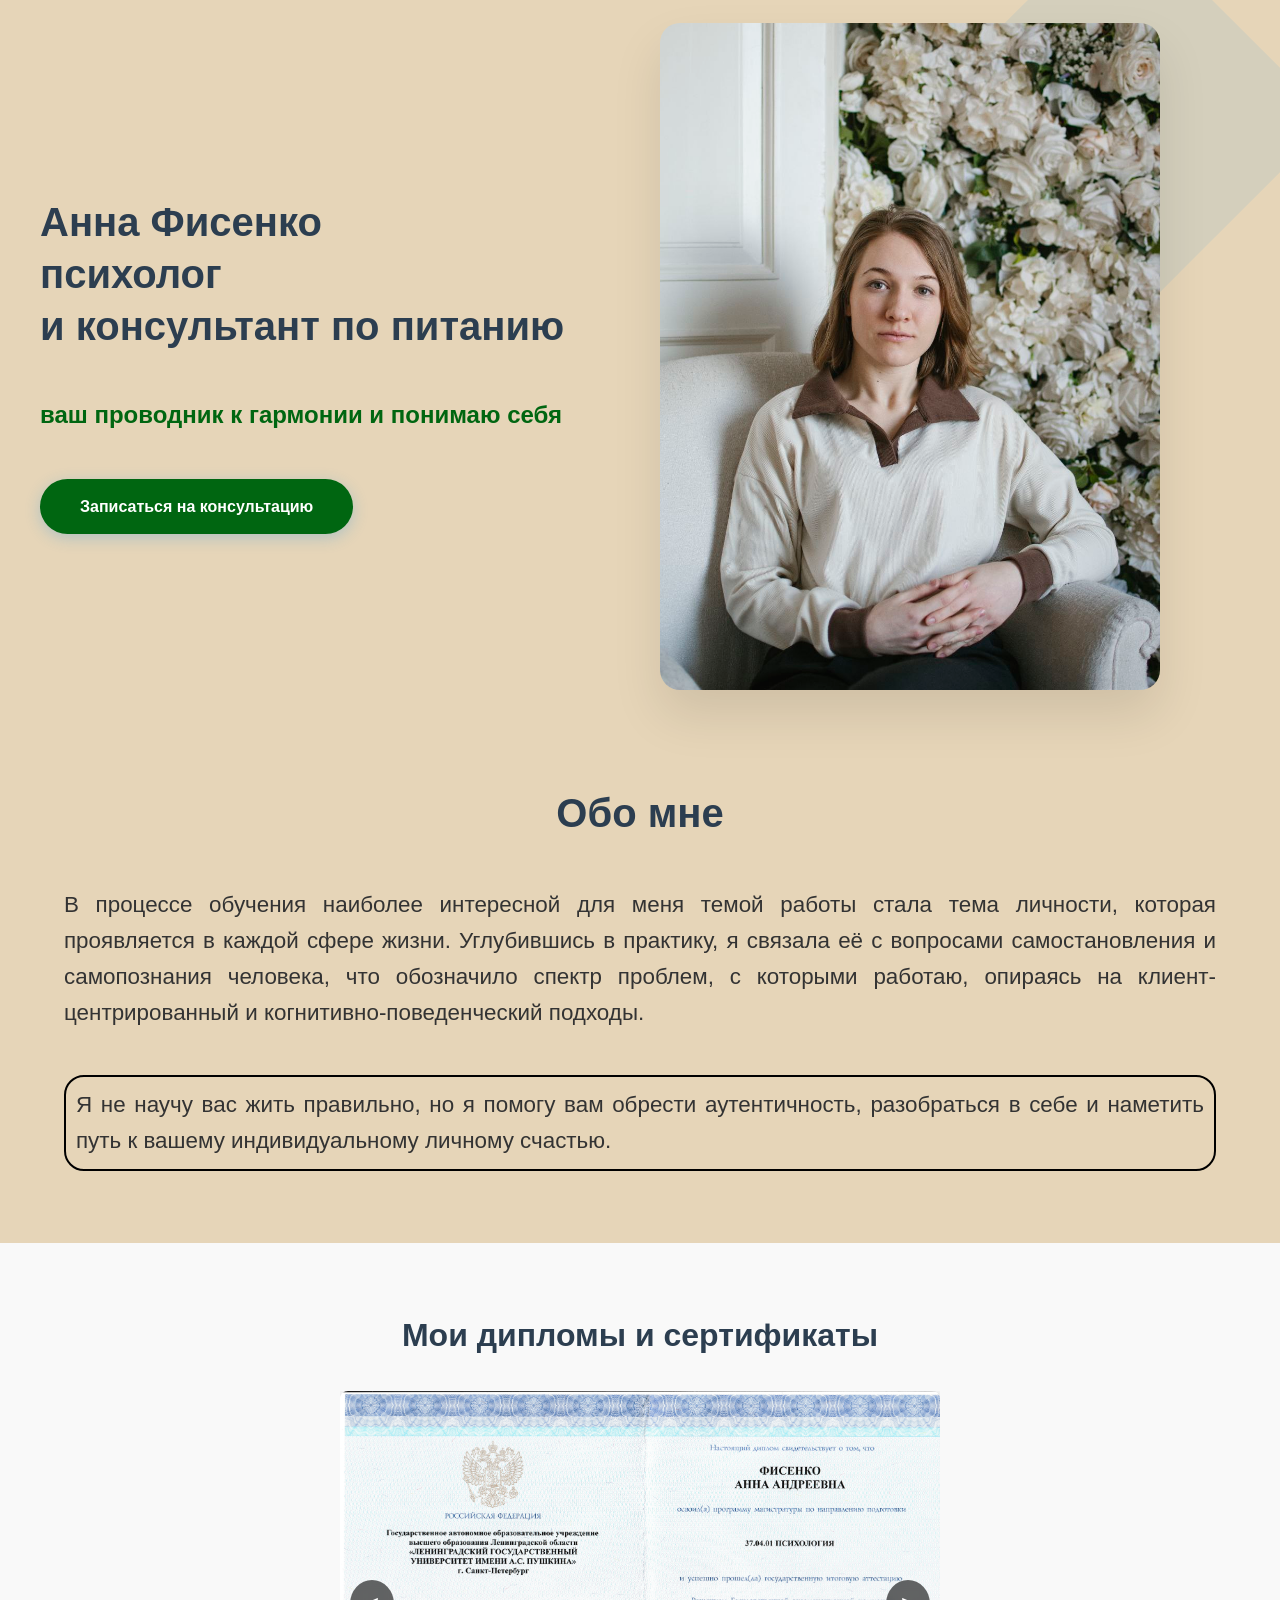
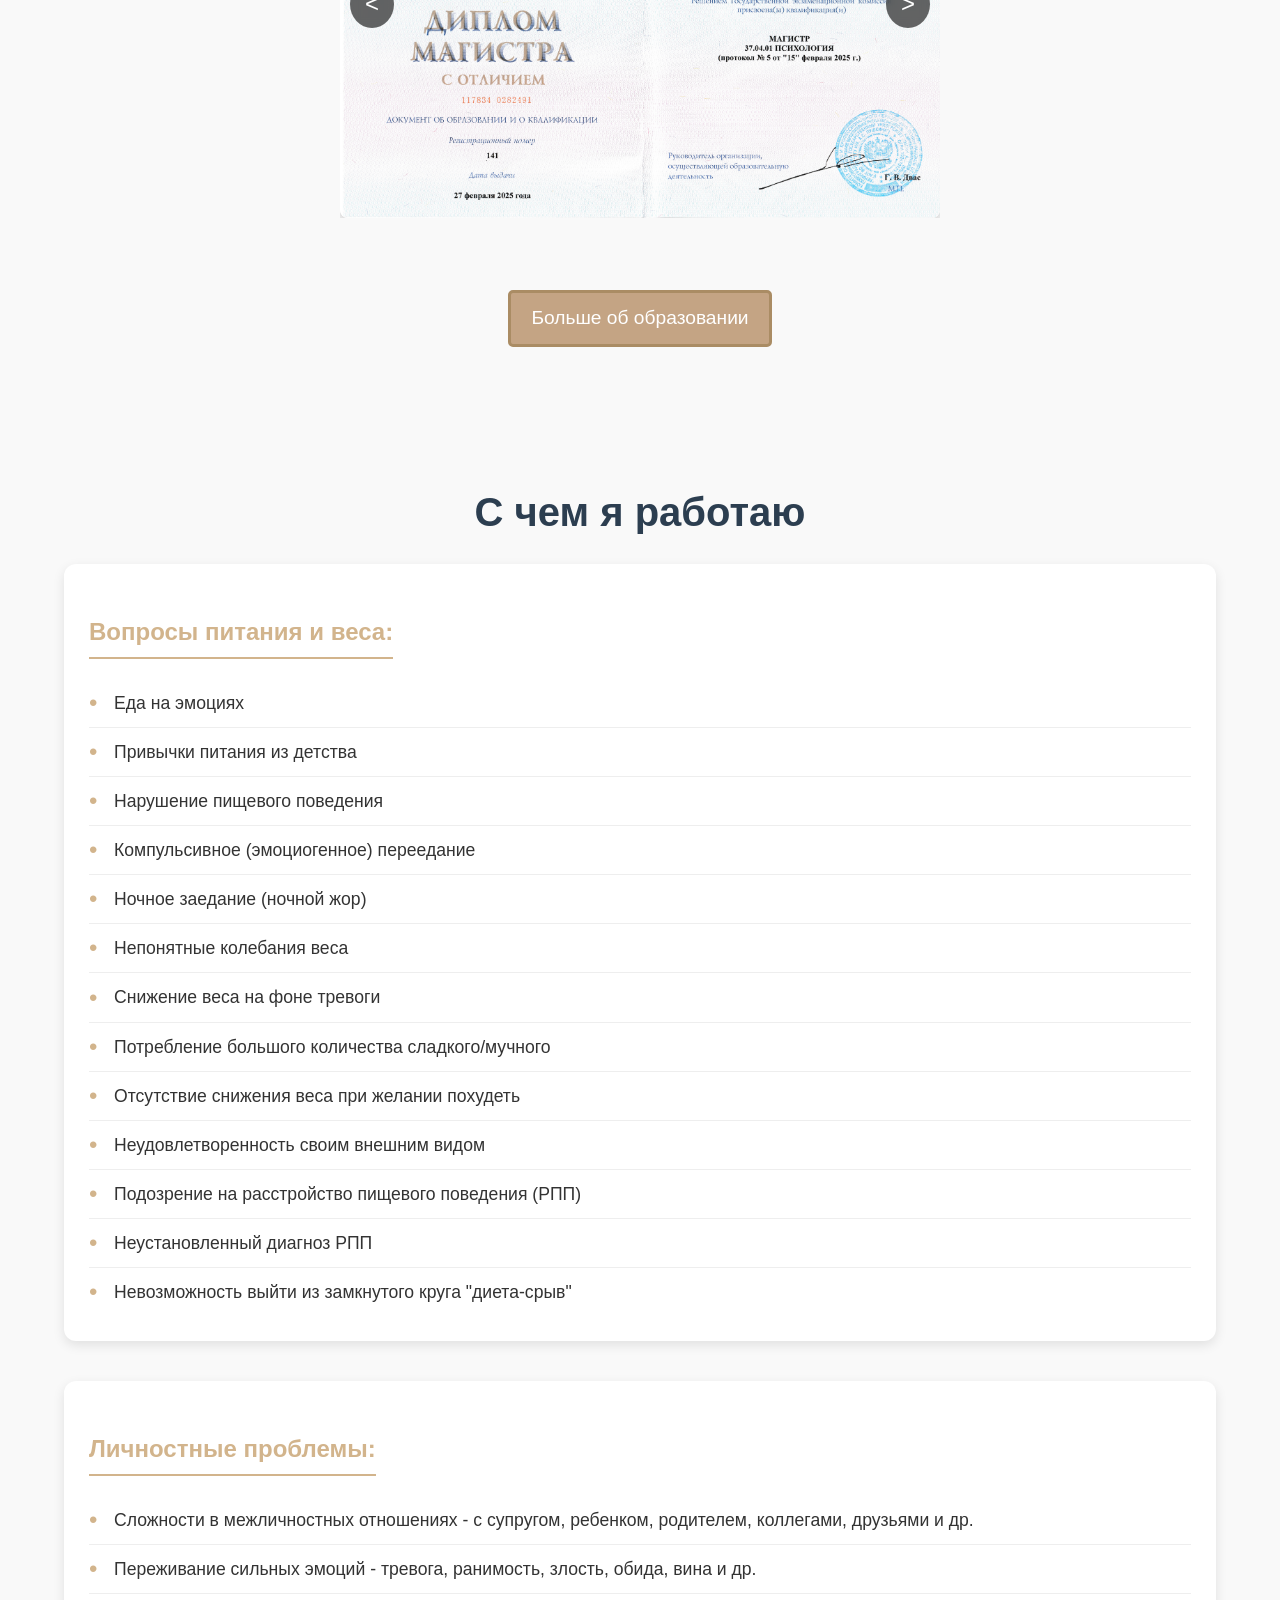
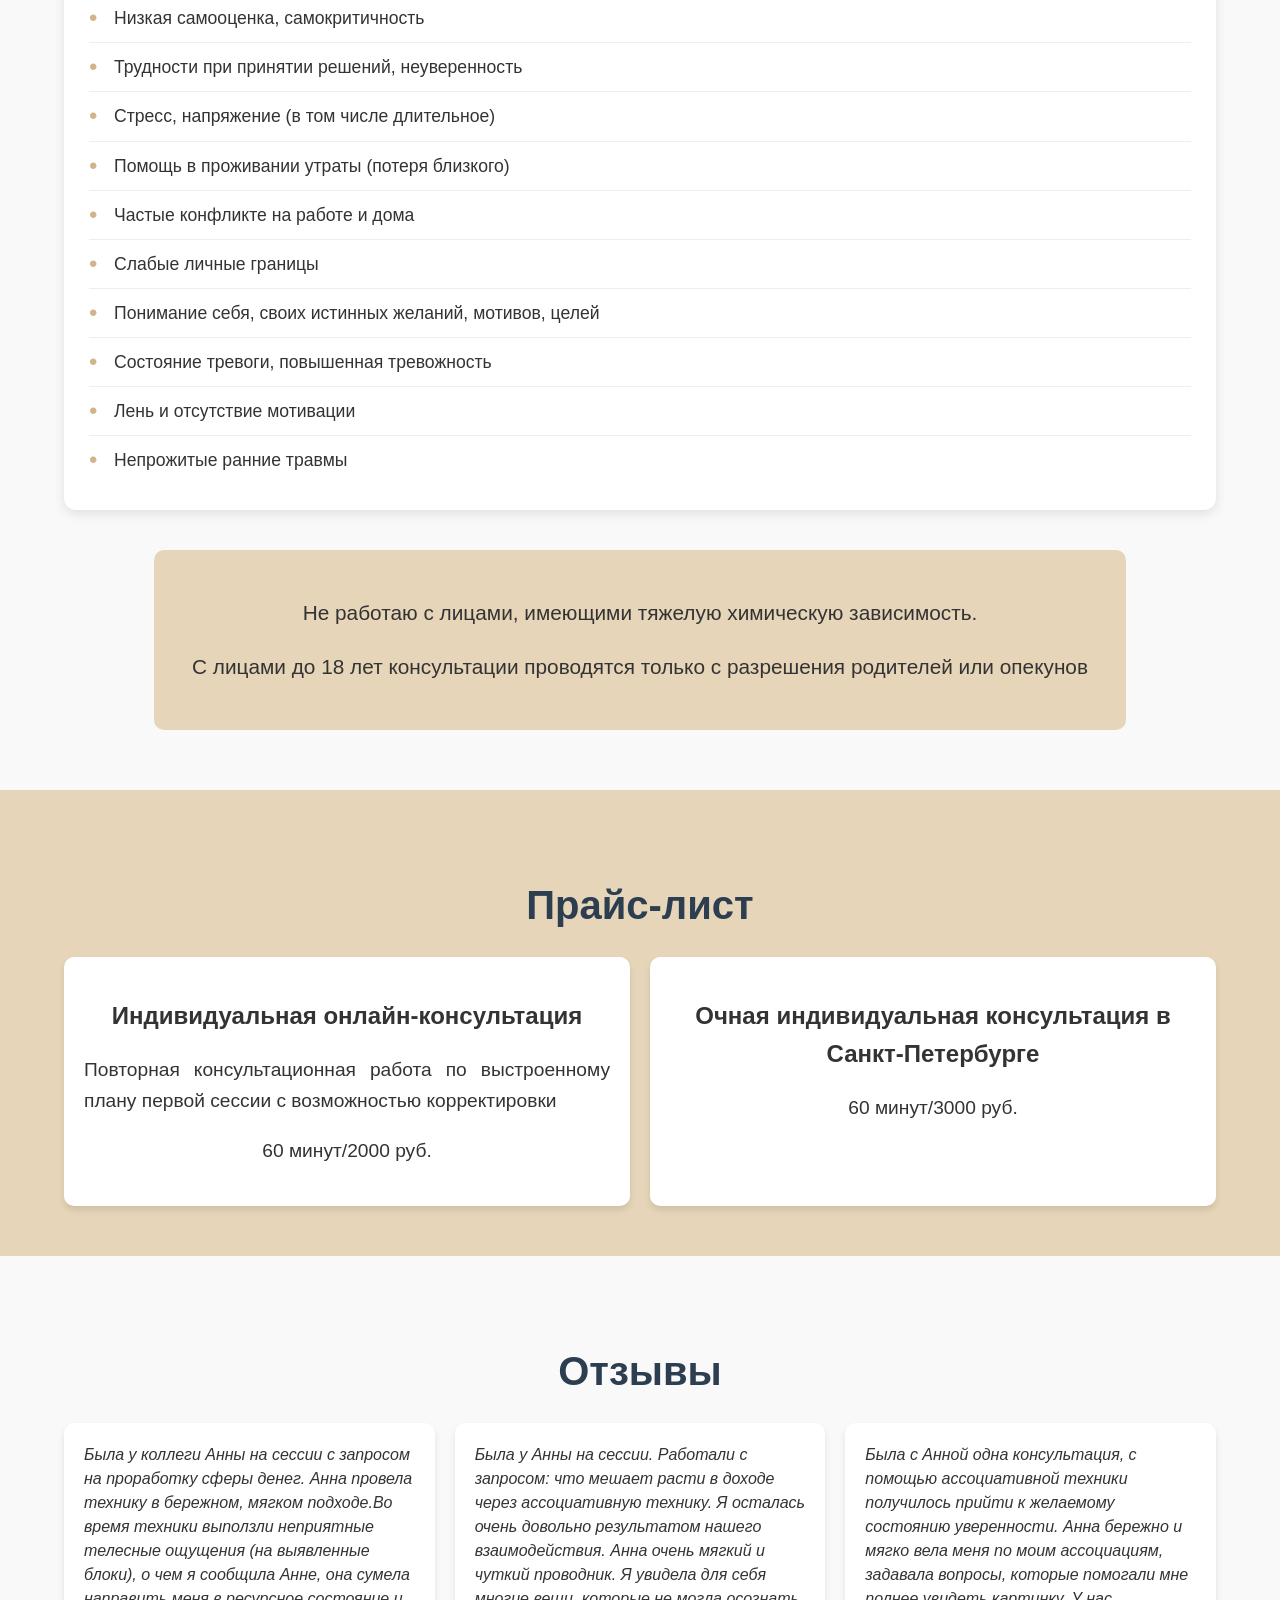
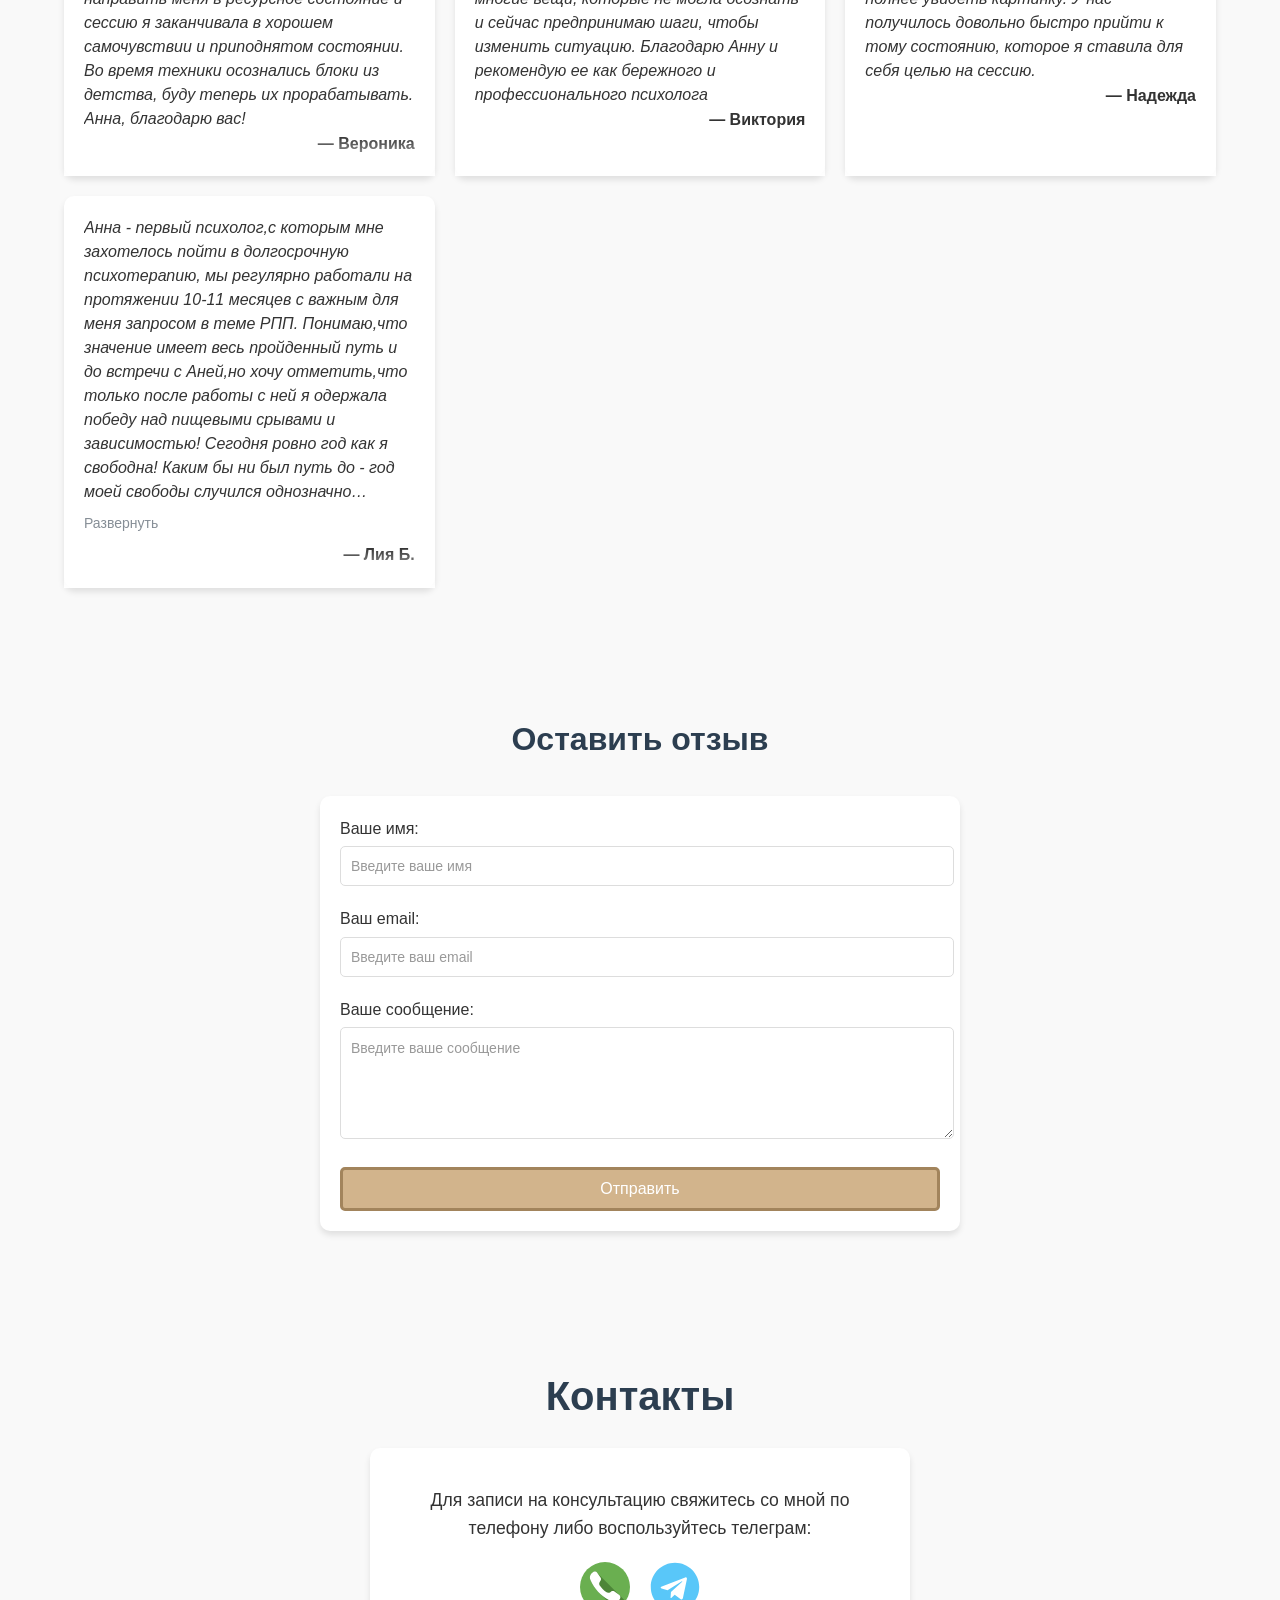
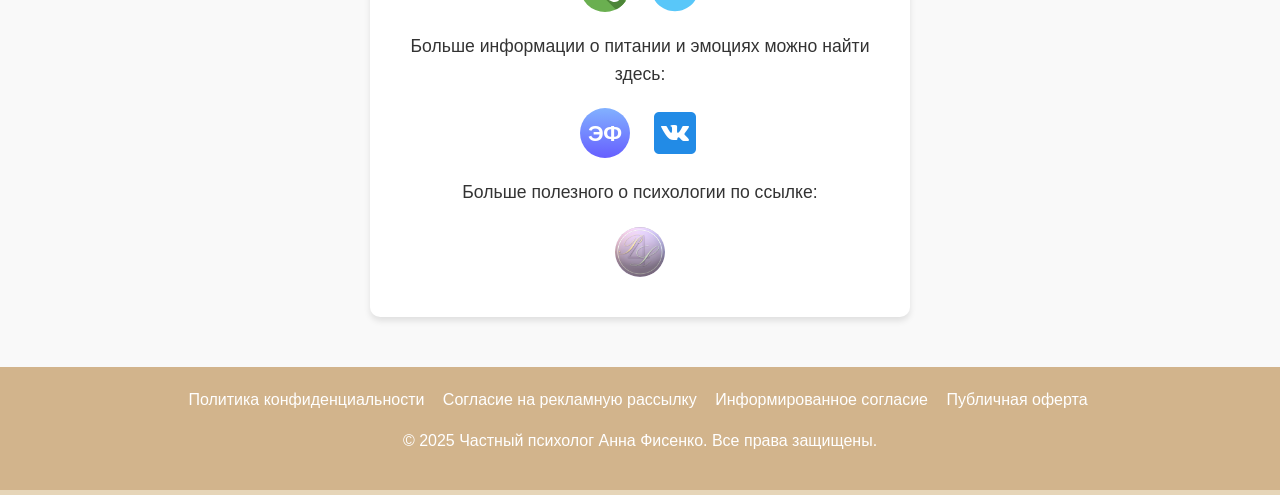
==== commit f797b4cd: "add documents and seo" ====
--- a/docs/index.html
+++ b/docs/index.html
@@ -3,9 +3,24 @@
 <head>
   <meta charset="UTF-8">
   <meta name="viewport" content="width=device-width, initial-scale=1.0">
-  <title>Онлайн-консультации с психологом</title>
+  <meta name="author" content="Анна Фисенко">
+  <meta name="description" content="Анна Фисенко — профессиональный психолог и консультант по питанию. Помощь при РПП, эмоциональном переедании, тревожности, проблемах с самооценкой и отношениями. Индивидуальные онлайн и очные консультации в Санкт-Петербурге. Запись на приём.">
+  <meta name="keywords" content="психолог СПб, консультант по питанию, психолог онлайн, РПП лечение, пищевое поведение, эмоциональное переедание, психолог Анна Фисенко, психотерапия, тревожность, низкая самооценка, семейный психолог, консультация психолога, снижение веса, расстройство пищевого поведения, психологическая помощь, когнитивно-поведенческая терапия, психолог Санкт-Петербург, психолог для женщин, личностные проблемы, работа с эмоциями, психолог цены">
+  <meta name="robots" content="index, follow, max-snippet:-1, max-image-preview:large, max-video-preview:-1">
+  <meta name="geo.placename" content="Санкт-Петербург, Россия">
+  <meta name="geo.region" content="RU-SPE">
+  <meta name="language" content="Russian">
+  <title>Психолог и консультант по питанию Анна Фисенко | Помощь при РПП, тревожности в СПб</title>
   <link rel="stylesheet" href="styles.css">
   <script src="script.js"></script>
+
+  <link rel="icon" type="image/png" href="favicons/favicon-96x96.png" sizes="96x96" />
+  <link rel="icon" type="image/svg+xml" href="favicons/favicon.svg" />
+  <link rel="shortcut icon" href="favicons/favicon.ico" />
+  <link rel="apple-touch-icon" sizes="180x180" href="favicons/apple-touch-icon.png" />
+  <meta name="apple-mobile-web-app-title" content="MyWebSite" />
+  <link rel="manifest" href="favicons/site.webmanifest" />
+  <link rel="sitemap" type="application/xml" href="/sitemap.xml">
 
 </head>
 <body>
@@ -335,7 +350,7 @@
       </div>
     </div>
   <div class = "notification">
-    С лицами младше 18 лет, а также лицами, имеющими тяжелую химическую зависимость, консультации не проводятся
+    <p>Не работаю с лицами, имеющими тяжелую химическую зависимость.</p><p> С лицами до 18 лет консультации проводятся только с разрешения родителей или опекунов</p>
   </div>
   </section>
 
@@ -345,11 +360,12 @@
     <div class="container">
       <h2 class="section-title">Прайс-лист</h2>
       <div class="pricing__table">
+        <!--
         <div class="pricing__item">
           <h2 class="pricing__title">Встреча-знакомство (онлайн-формат)</h2>
           <p class = "pricing__price">Первая консультация, где мы познакомимся лично, разберем ваши запросы, определим приоритеты и направление работы и  выстроим комфортный для вас план</p>
           <p class="pricing__price_2">60 минут/1000 руб.</p>
-        </div>
+        </div>-->
         <div class="pricing__item">
           <h2 class="pricing__title">Индивидуальная онлайн-консультация</h2>
           <p class="pricing__price">Повторная консультационная работа по выстроенному плану первой сессии с возможностью корректировки</p>
@@ -357,7 +373,7 @@
         </div>
                 <div class="pricing__item">
           <h2 class="pricing__title">Очная индивидуальная консультация в Санкт-Петербурге</h2>
-          <p  class="pricing__price_2" >60 минут/2700 руб.</p>
+          <p  class="pricing__price_2" >60 минут/3000 руб.</p>
         </div>
 
       </div>
@@ -500,6 +516,20 @@
 	</section>-->
   <footer class="footer">
     <div class="container">
+      <div class="footer-docs">
+        <div class = "footer-doc">
+          <a href = "/documents/Политика_конфиденциальности_от_03_12_25.doc">Политика конфиденциальности</a>
+        </div>
+        <div class = "footer-doc">
+          <a href = "documents/Согласие_на_рекламную_рассылку_от_03_12_25.doc">Согласие на рекламную рассылку</a>
+        </div>
+        <div class = "footer-doc">
+          <a href = "documents/Информированное_добровольное_согласие_на_консультирование_от_04.doc">Информированное согласие</a>
+        </div>
+        <div class = "footer-doc">
+          <a href = "documents/Публичная оферта от 04.12.25.doc">Публичная оферта</a>
+        </div>
+      </div>
       <p class="footer__text">© 2025 Частный психолог Анна Фисенко. Все права защищены.</p>
     </div>
   </footer>
@@ -531,5 +561,3 @@
 </script>
 </body>
 </html>
-
-
--- a/docs/styles.css
+++ b/docs/styles.css
@@ -1048,4 +1048,24 @@
   margin-left: 12%;
   margin-right: 12%;
   text-align: center;
+}
+.footer-docs{
+  display: flex;
+  align-items: center;
+  width: 80%; /* Задайте ширину */
+  margin: 0 auto;
+}
+.footer-doc{
+  margin-left: 1%;
+  margin-right: 1%;
+}
+a {
+  text-decoration: none;
+  color: inherit;
+}
+@media (max-width: 768px) {
+    .footer-docs {
+        display: block;
+    }
+
 }
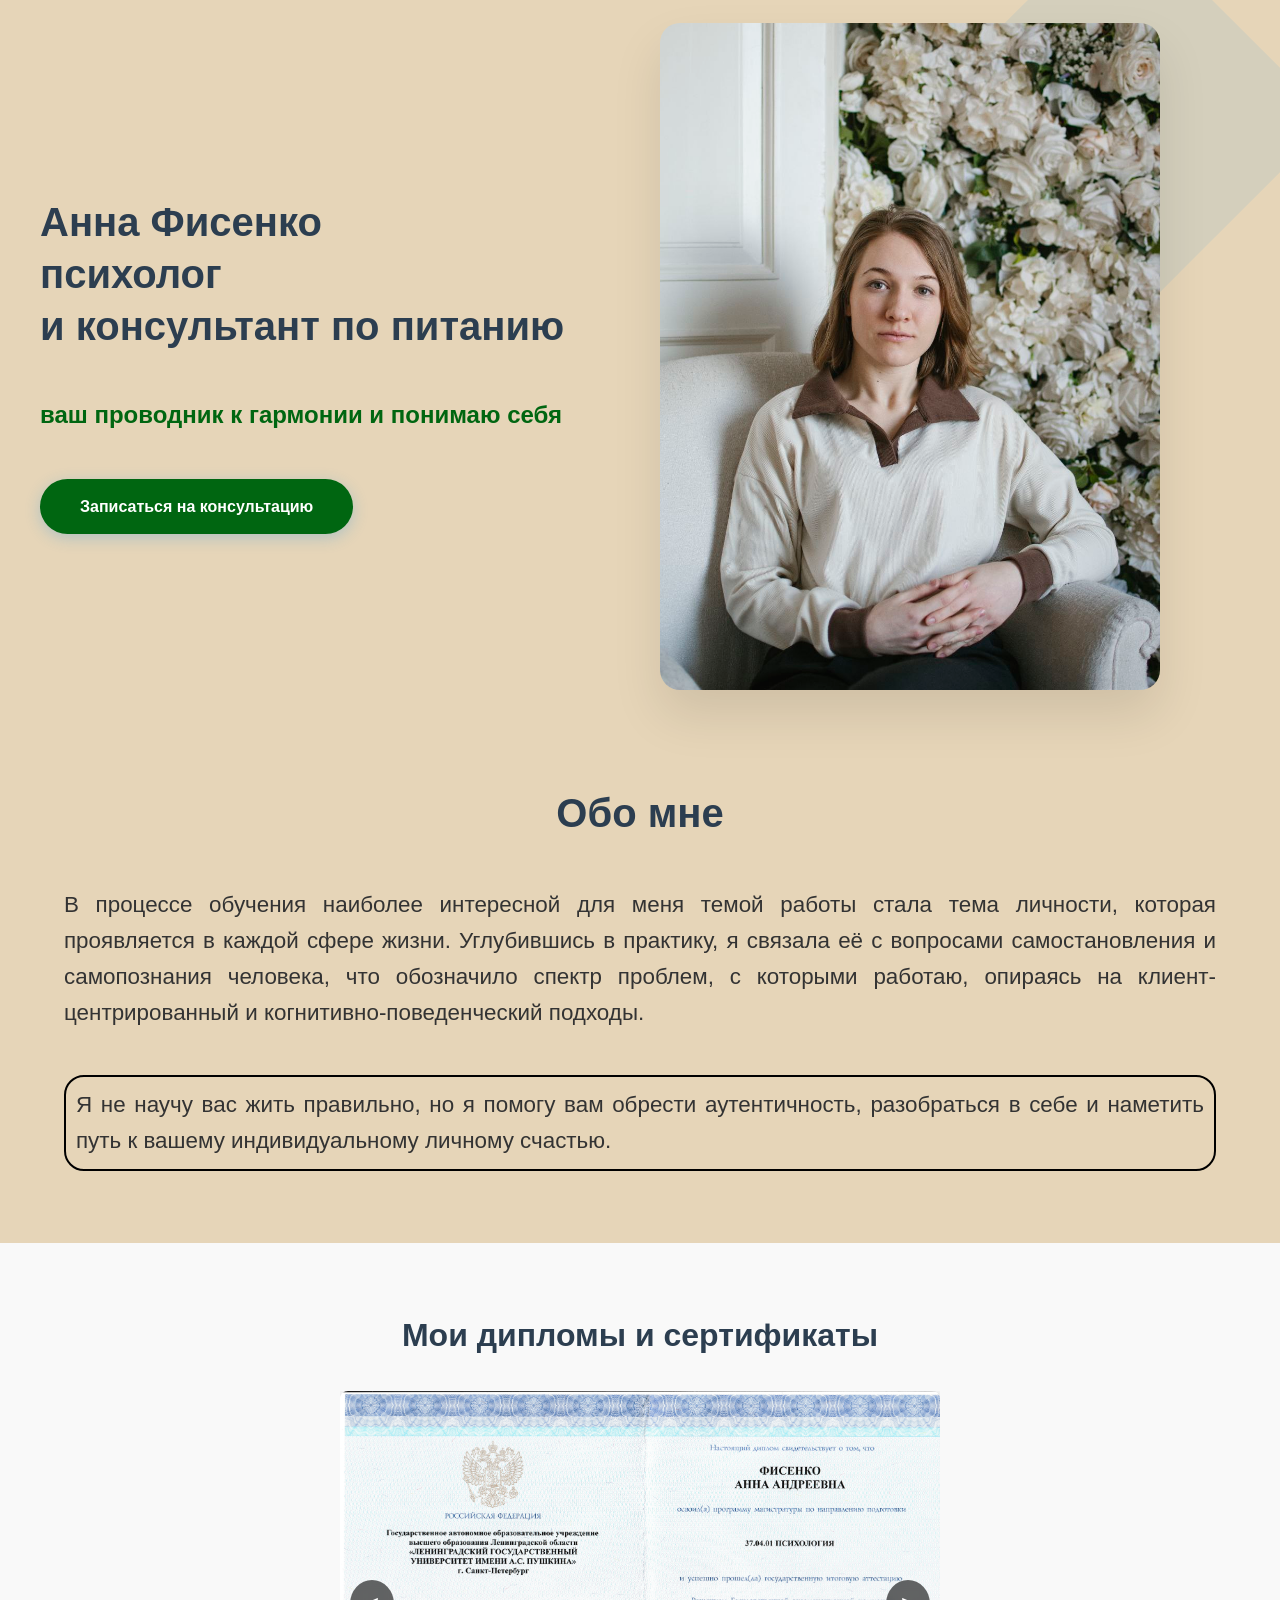
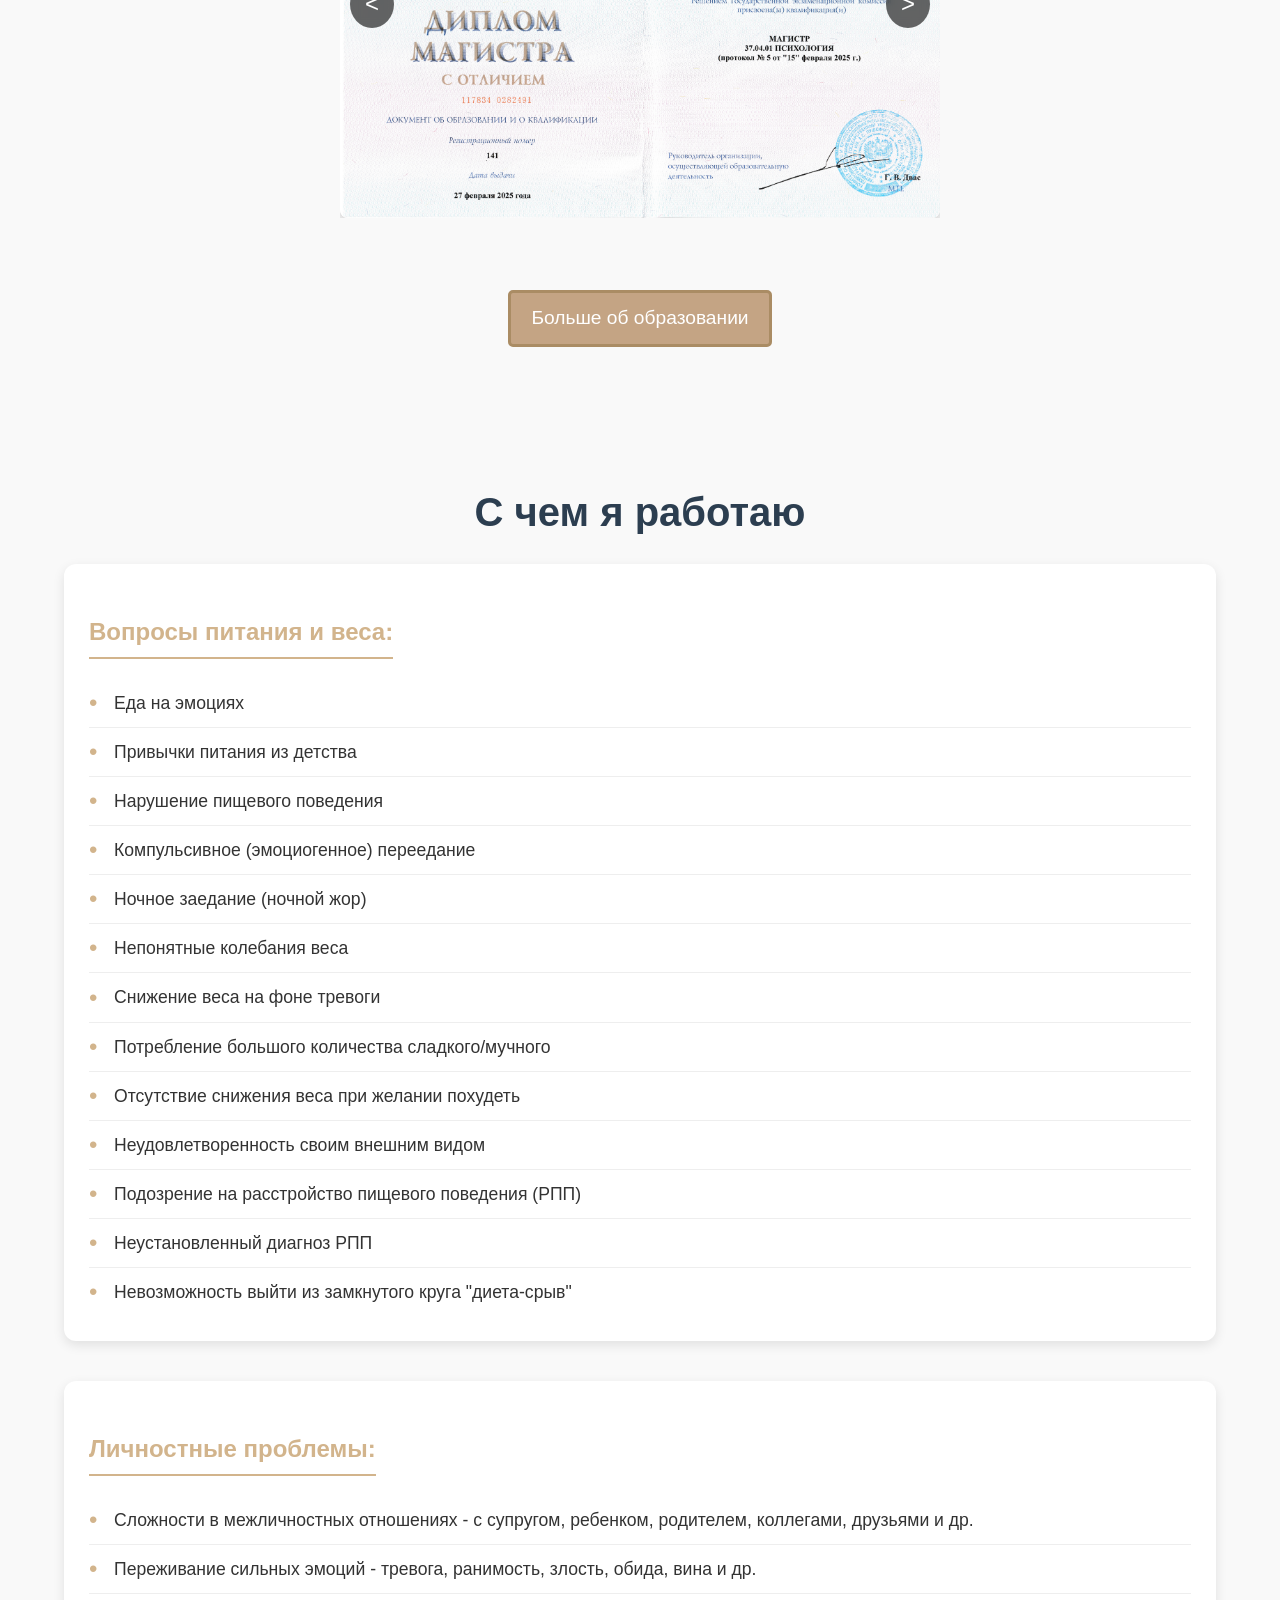
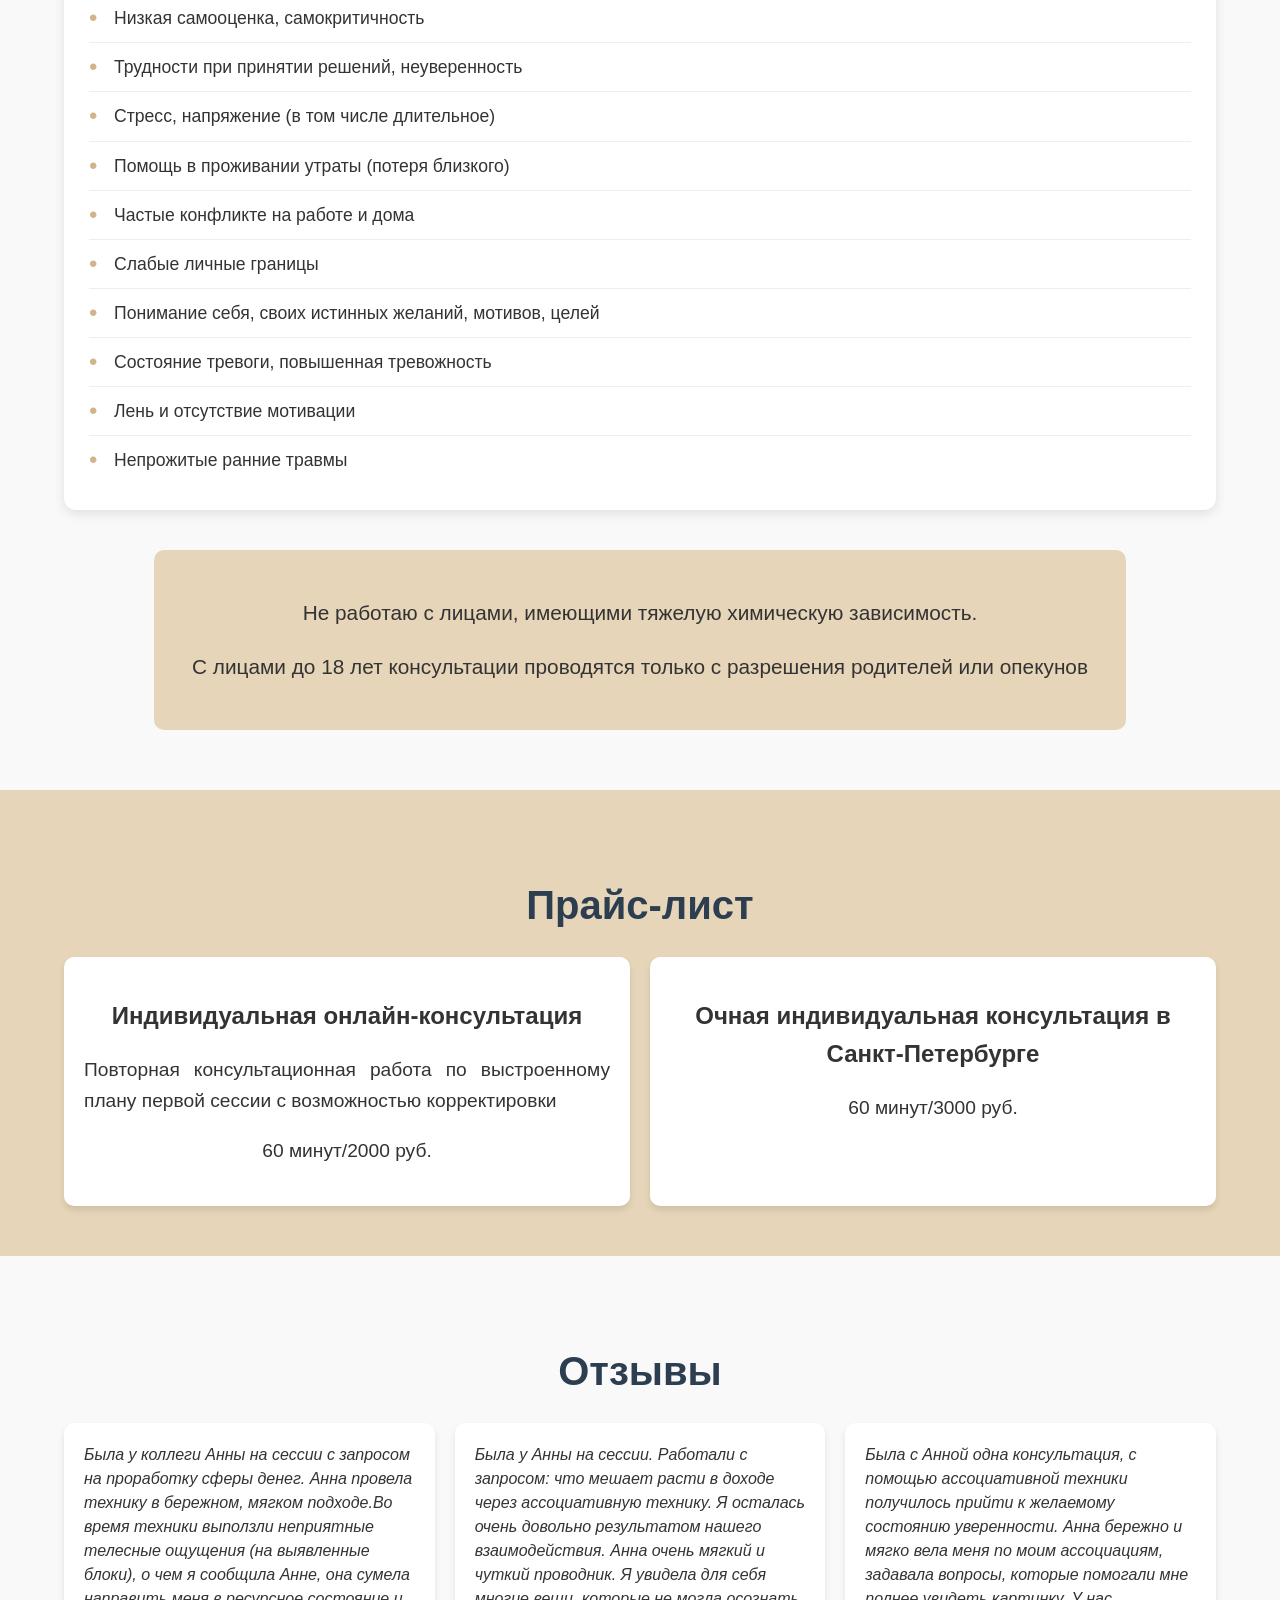
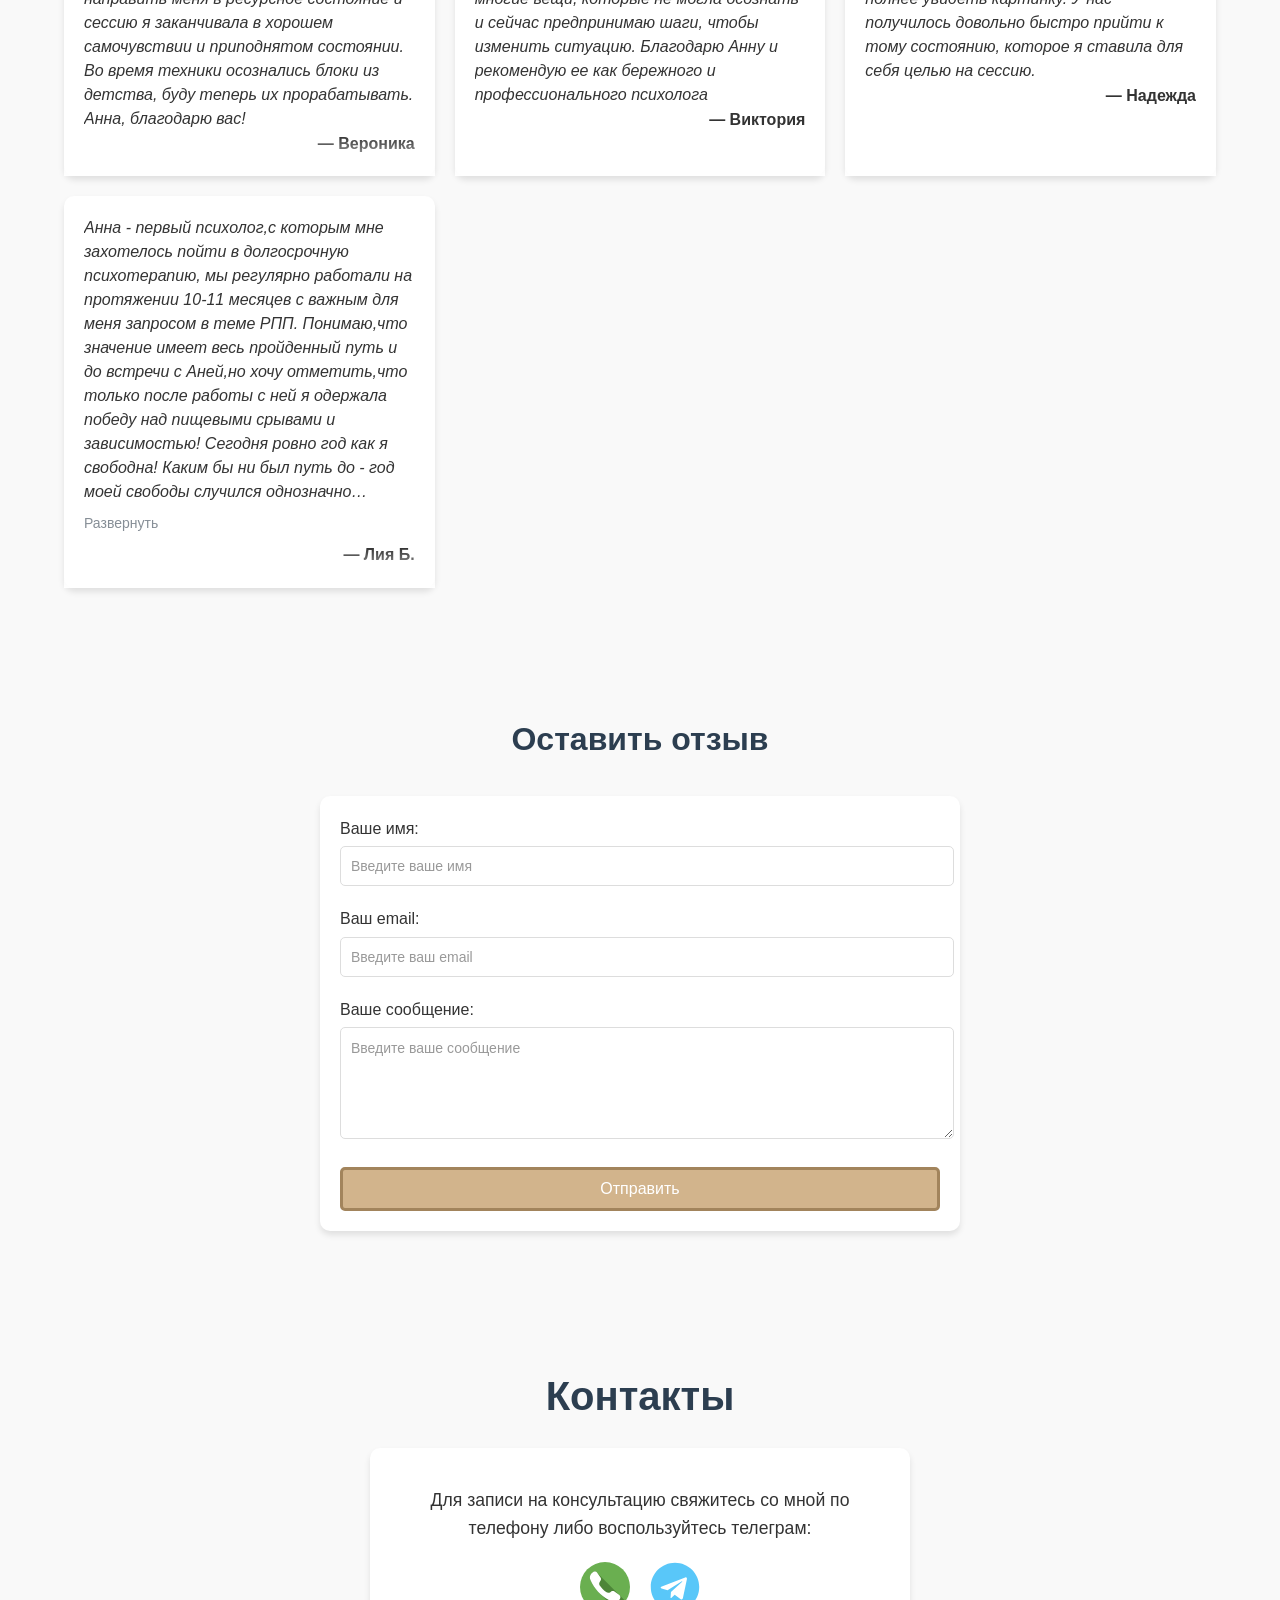
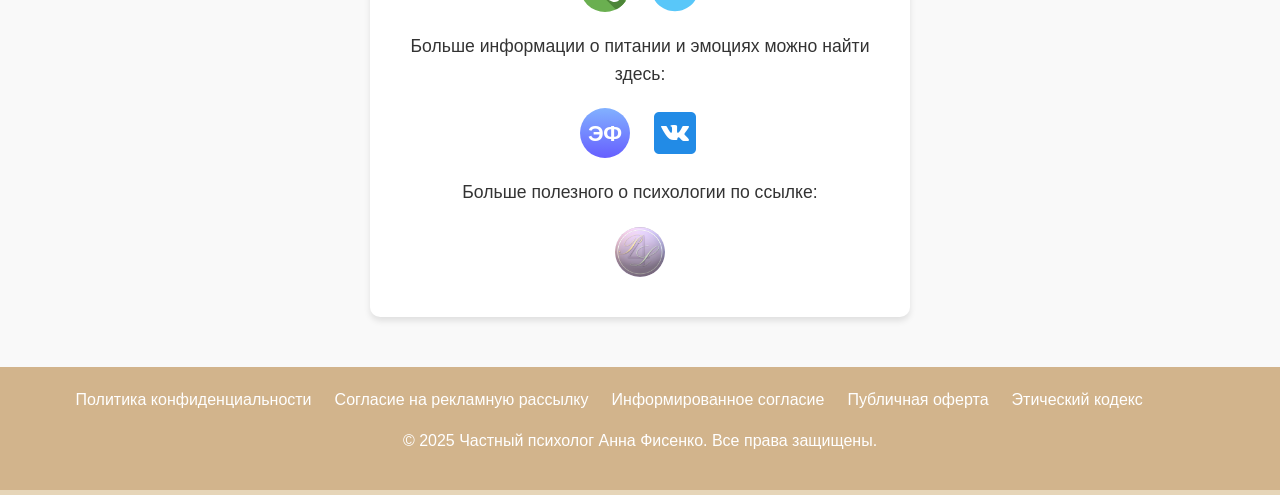
==== commit 7dc5f27d: "add docs" ====
--- a/docs/index.html
+++ b/docs/index.html
@@ -518,16 +518,19 @@
     <div class="container">
       <div class="footer-docs">
         <div class = "footer-doc">
-          <a href = "/documents/Политика_конфиденциальности_от_03_12_25.doc">Политика конфиденциальности</a>
+          <a href = "documents/docs_20_Jan/Политика_конфиденциальности_от_03_12_25.pdf">Политика конфиденциальности</a>
         </div>
         <div class = "footer-doc">
-          <a href = "documents/Согласие_на_рекламную_рассылку_от_03_12_25.doc">Согласие на рекламную рассылку</a>
+          <a href = "documents/docs_20_Jan/Согласие_на_рекламную_рассылку_от_03_12_25.pdf">Согласие на рекламную рассылку</a>
         </div>
         <div class = "footer-doc">
-          <a href = "documents/Информированное_добровольное_согласие_на_консультирование_от_04.doc">Информированное согласие</a>
+          <a href = "documents/docs_20_Jan/Информированное_добровольное_согласие_на_консультирование_от_04.pdf">Информированное согласие</a>
         </div>
         <div class = "footer-doc">
-          <a href = "documents/Публичная оферта от 04.12.25.doc">Публичная оферта</a>
+          <a href = "documents/docs_20_Jan/Публичная оферта от 04.12.25.pdf">Публичная оферта</a>
+        </div>
+        <div class = "footer-doc">
+          <a href = "documents/docs_20_Jan/ЭКП от 14.02.2012.pdf">Этический кодекc</a>
         </div>
       </div>
       <p class="footer__text">© 2025 Частный психолог Анна Фисенко. Все права защищены.</p>
--- a/docs/styles.css
+++ b/docs/styles.css
@@ -1052,8 +1052,9 @@
 .footer-docs{
   display: flex;
   align-items: center;
-  width: 80%; /* Задайте ширину */
+  width: 100%; /* Задайте ширину */
   margin: 0 auto;
+  font-size: 12pt;
 }
 .footer-doc{
   margin-left: 1%;
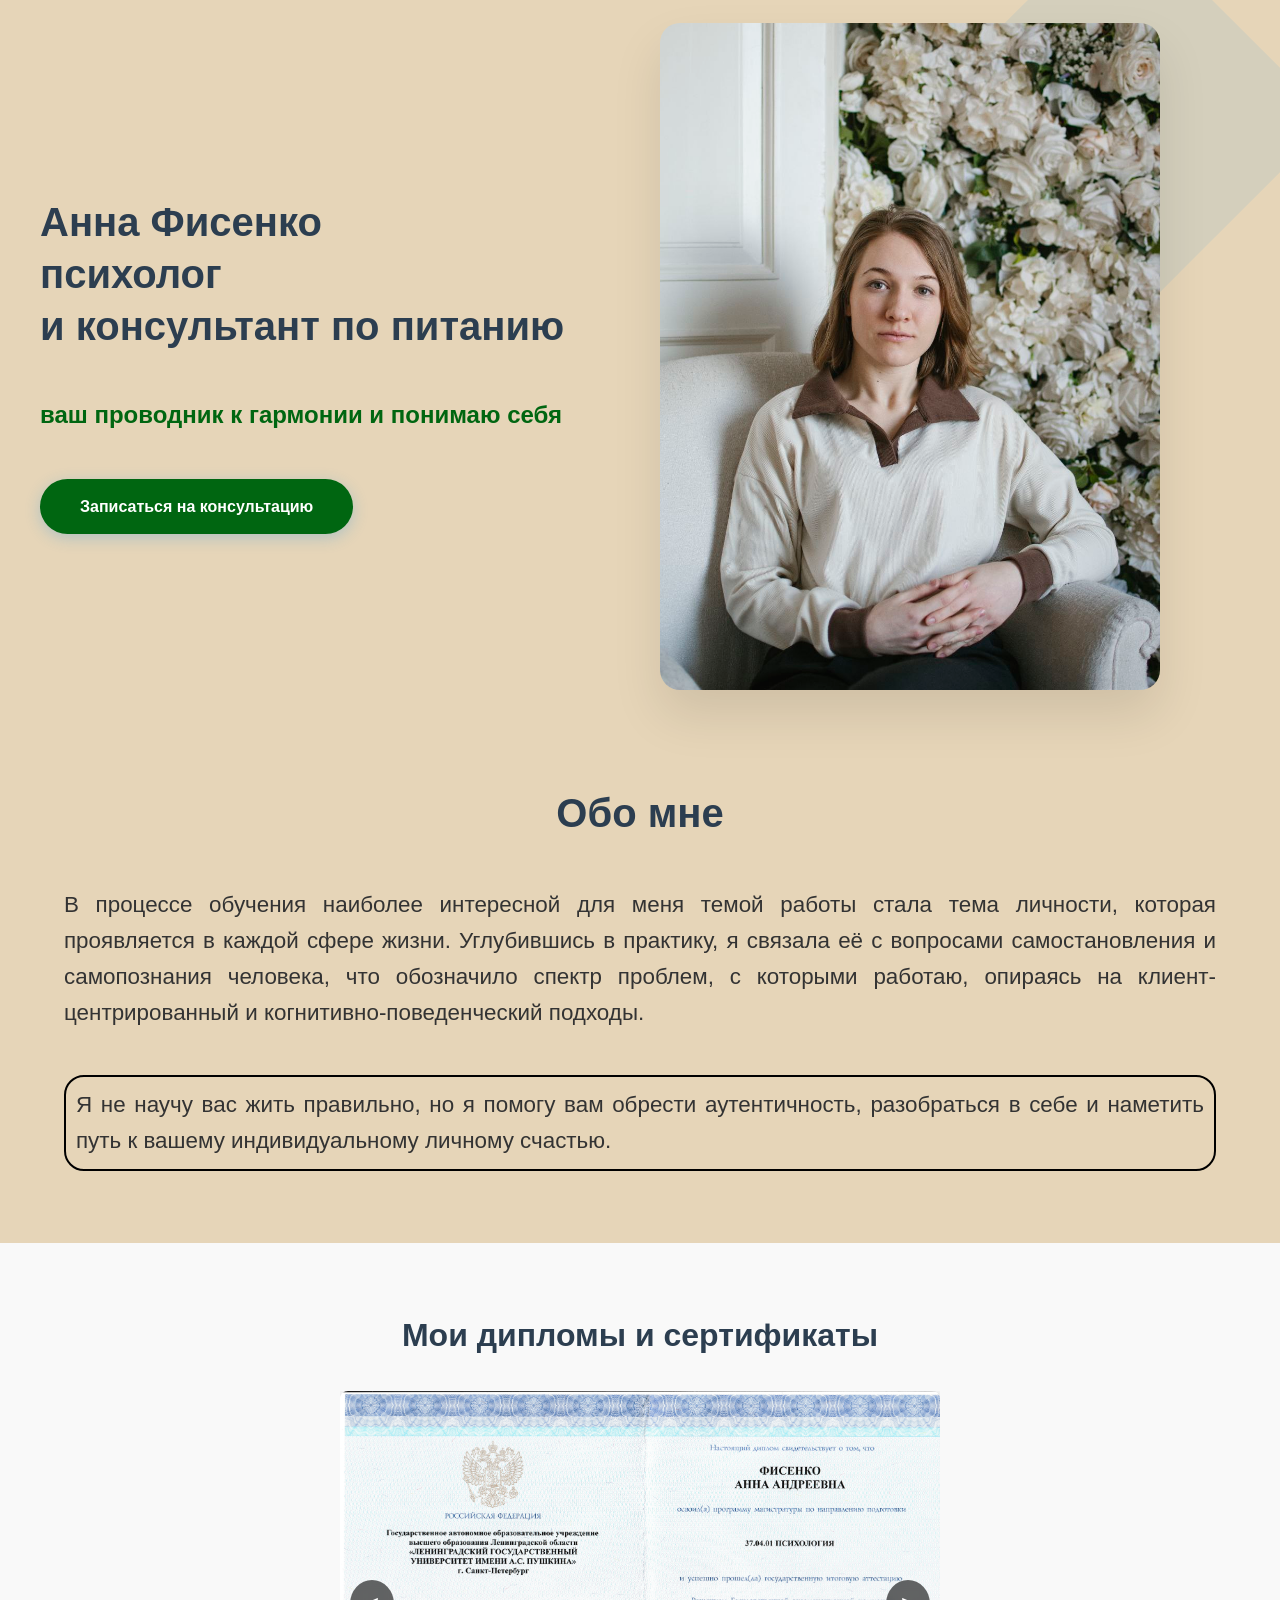
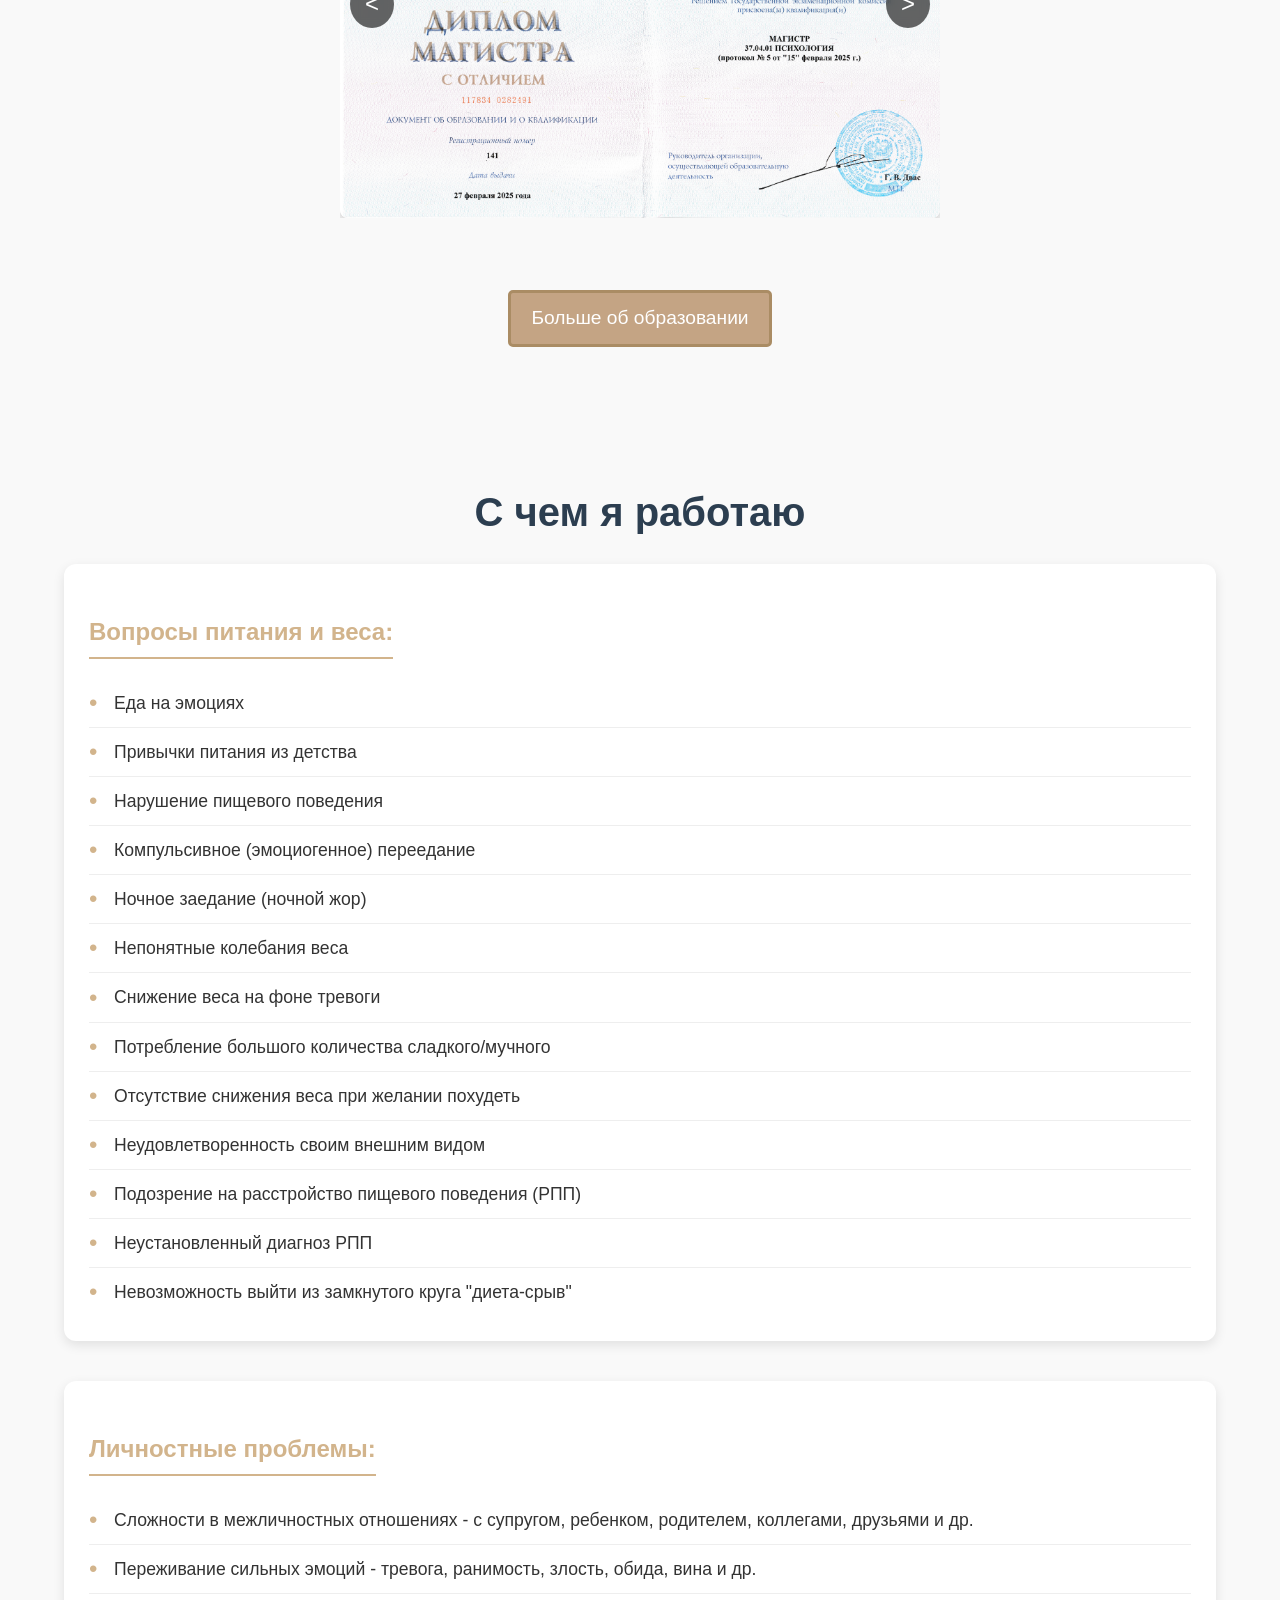
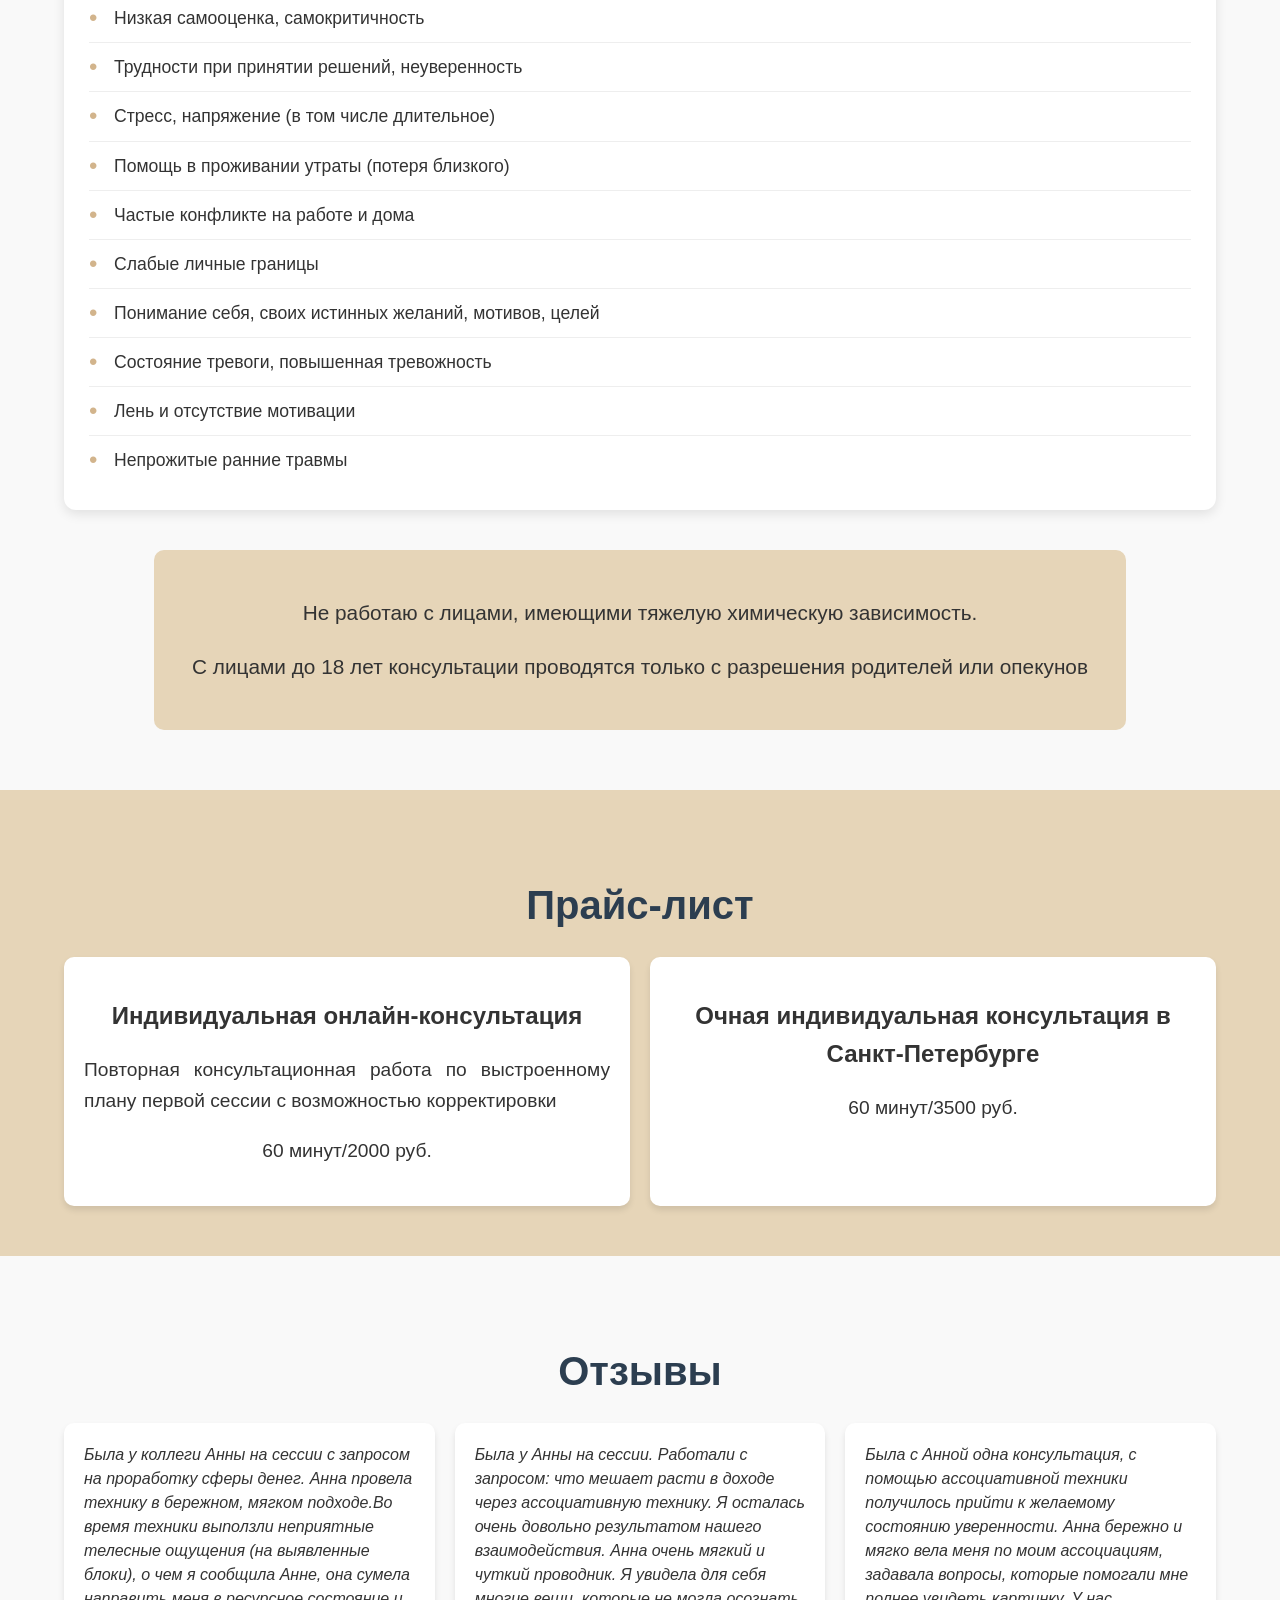
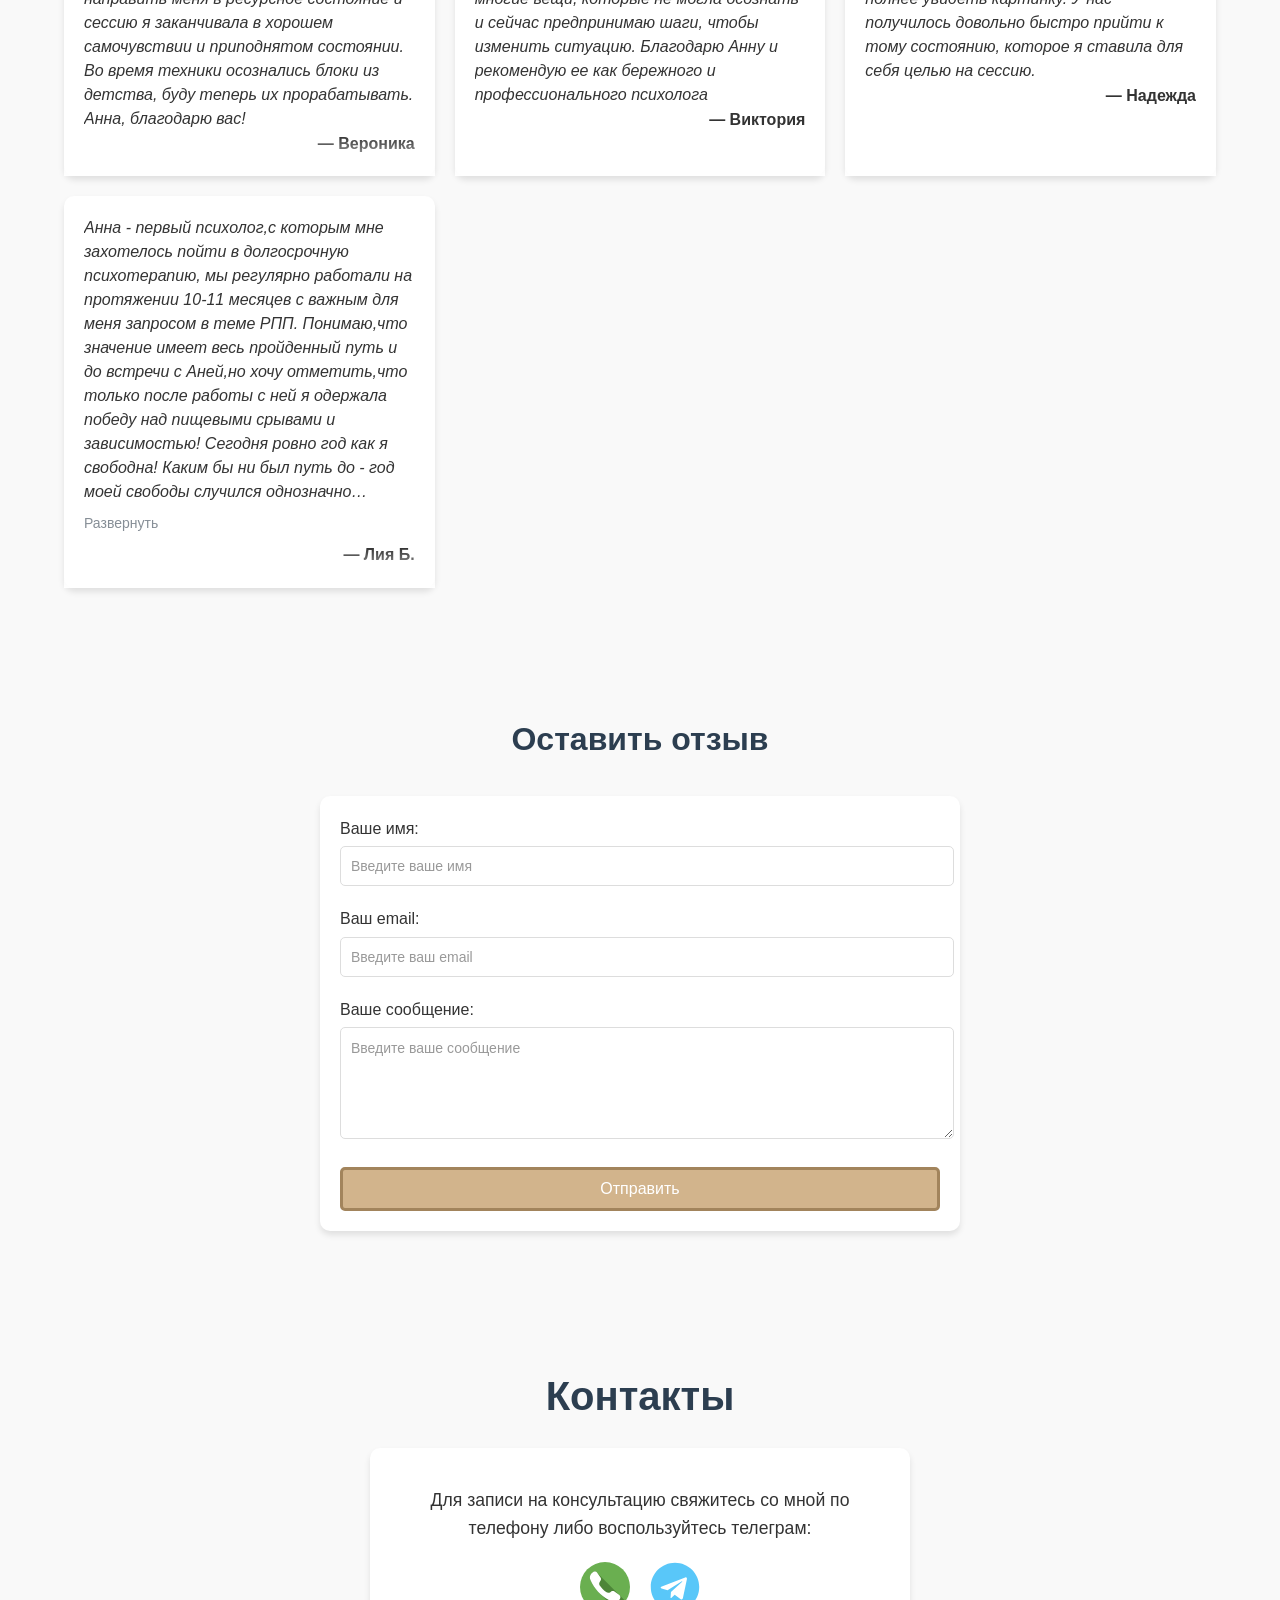
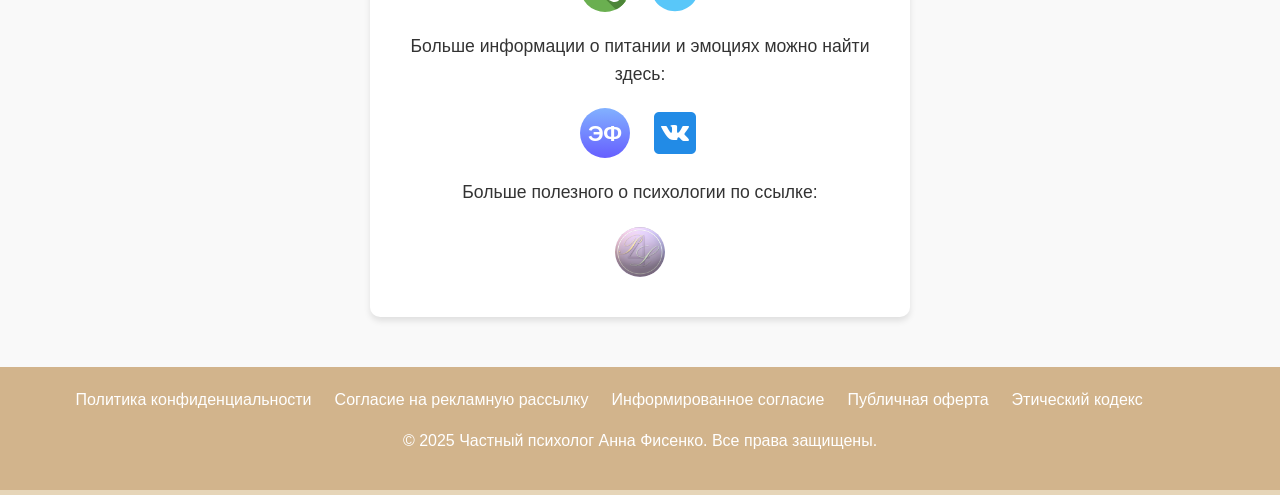
==== commit 984cf688: "change price" ====
--- a/docs/index.html
+++ b/docs/index.html
@@ -10,6 +10,21 @@
   <meta name="geo.placename" content="Санкт-Петербург, Россия">
   <meta name="geo.region" content="RU-SPE">
   <meta name="language" content="Russian">
+
+<!-- Yandex.Metrika counter -->
+<script type="text/javascript">
+    (function(m,e,t,r,i,k,a){
+        m[i]=m[i]||function(){(m[i].a=m[i].a||[]).push(arguments)};
+        m[i].l=1*new Date();
+        for (var j = 0; j < document.scripts.length; j++) {if (document.scripts[j].src === r) { return; }}
+        k=e.createElement(t),a=e.getElementsByTagName(t)[0],k.async=1,k.src=r,a.parentNode.insertBefore(k,a)
+    })(window, document,'script','https://mc.yandex.ru/metrika/tag.js?id=106427238', 'ym');
+
+    ym(106427238, 'init', {ssr:true, webvisor:true, clickmap:true, ecommerce:"dataLayer", referrer: document.referrer, url: location.href, accurateTrackBounce:true, trackLinks:true});
+</script>
+<noscript><div><img src="https://mc.yandex.ru/watch/106427238" style="position:absolute; left:-9999px;" alt="" /></div></noscript>
+<!-- /Yandex.Metrika counter -->
+
   <title>Психолог и консультант по питанию Анна Фисенко | Помощь при РПП, тревожности в СПб</title>
   <link rel="stylesheet" href="styles.css">
   <script src="script.js"></script>
@@ -373,7 +388,7 @@
         </div>
                 <div class="pricing__item">
           <h2 class="pricing__title">Очная индивидуальная консультация в Санкт-Петербурге</h2>
-          <p  class="pricing__price_2" >60 минут/3000 руб.</p>
+          <p  class="pricing__price_2" >60 минут/3500 руб.</p>
         </div>
 
       </div>
